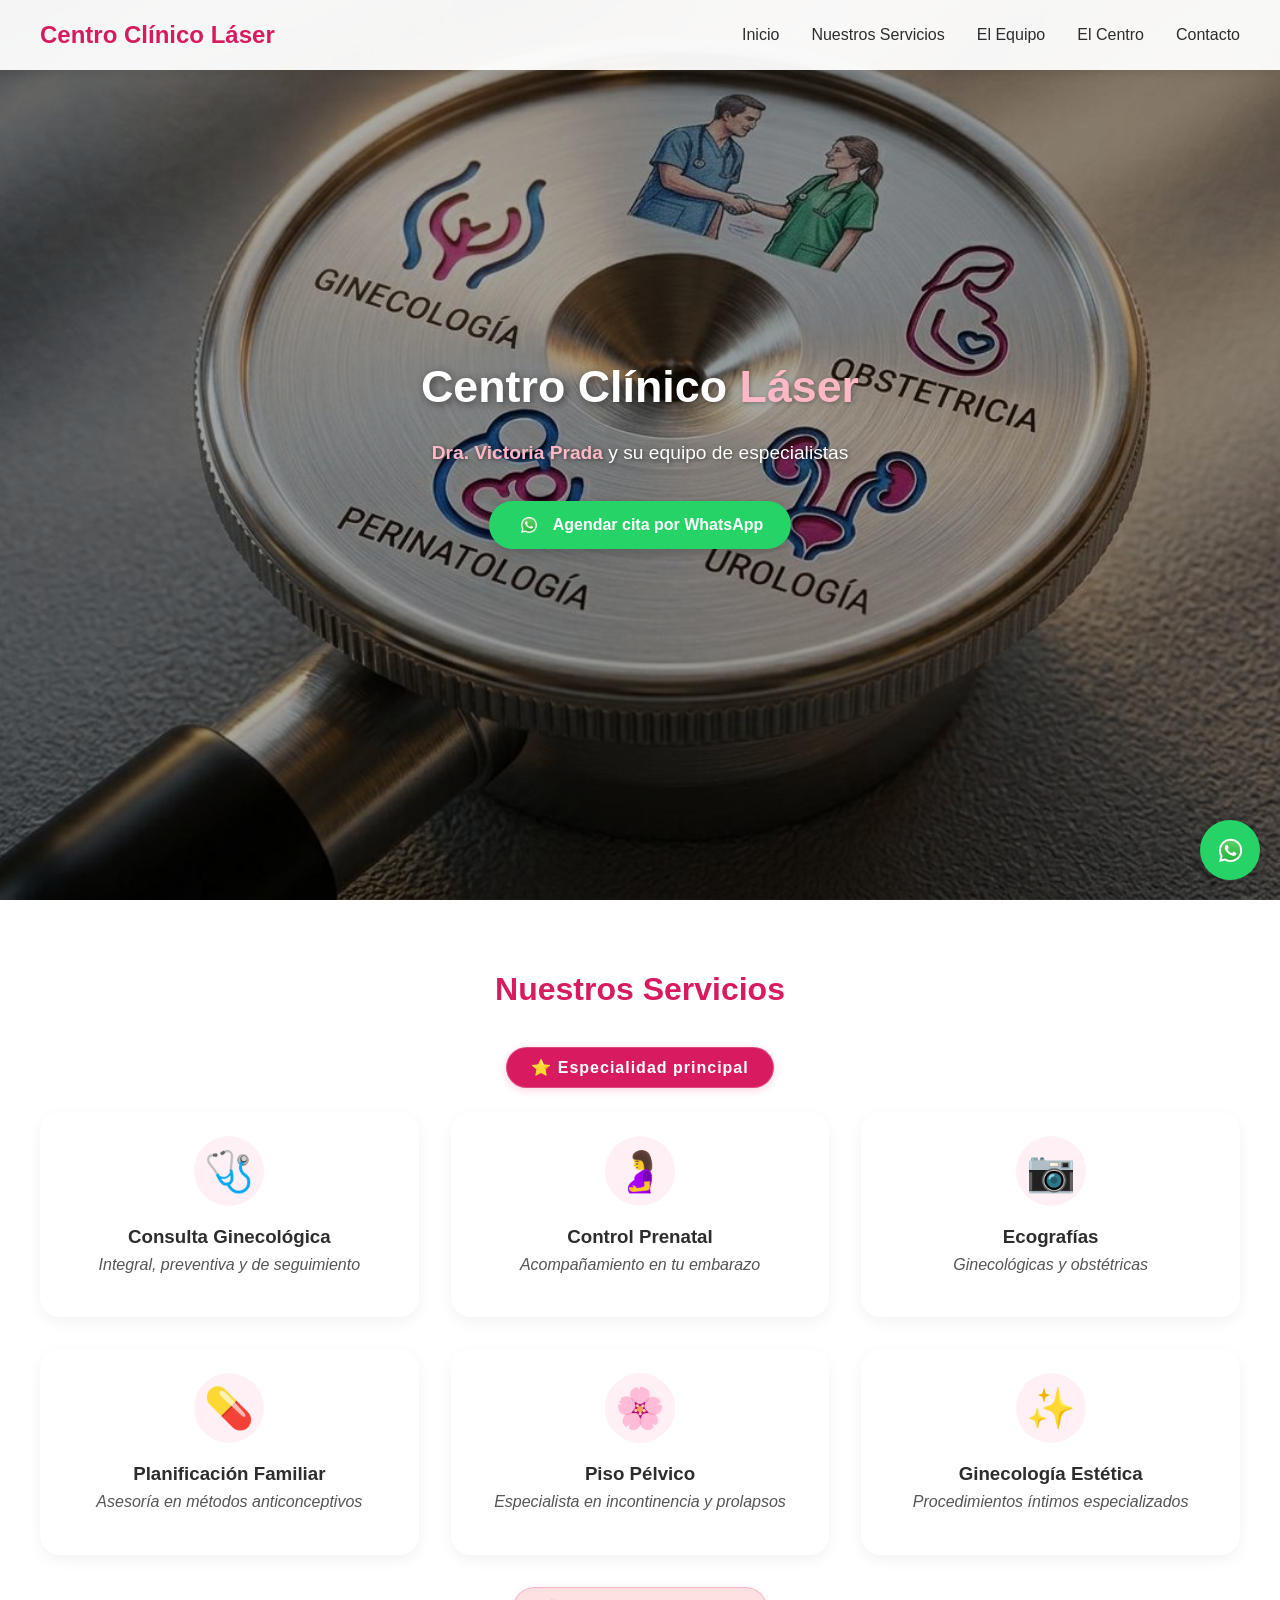
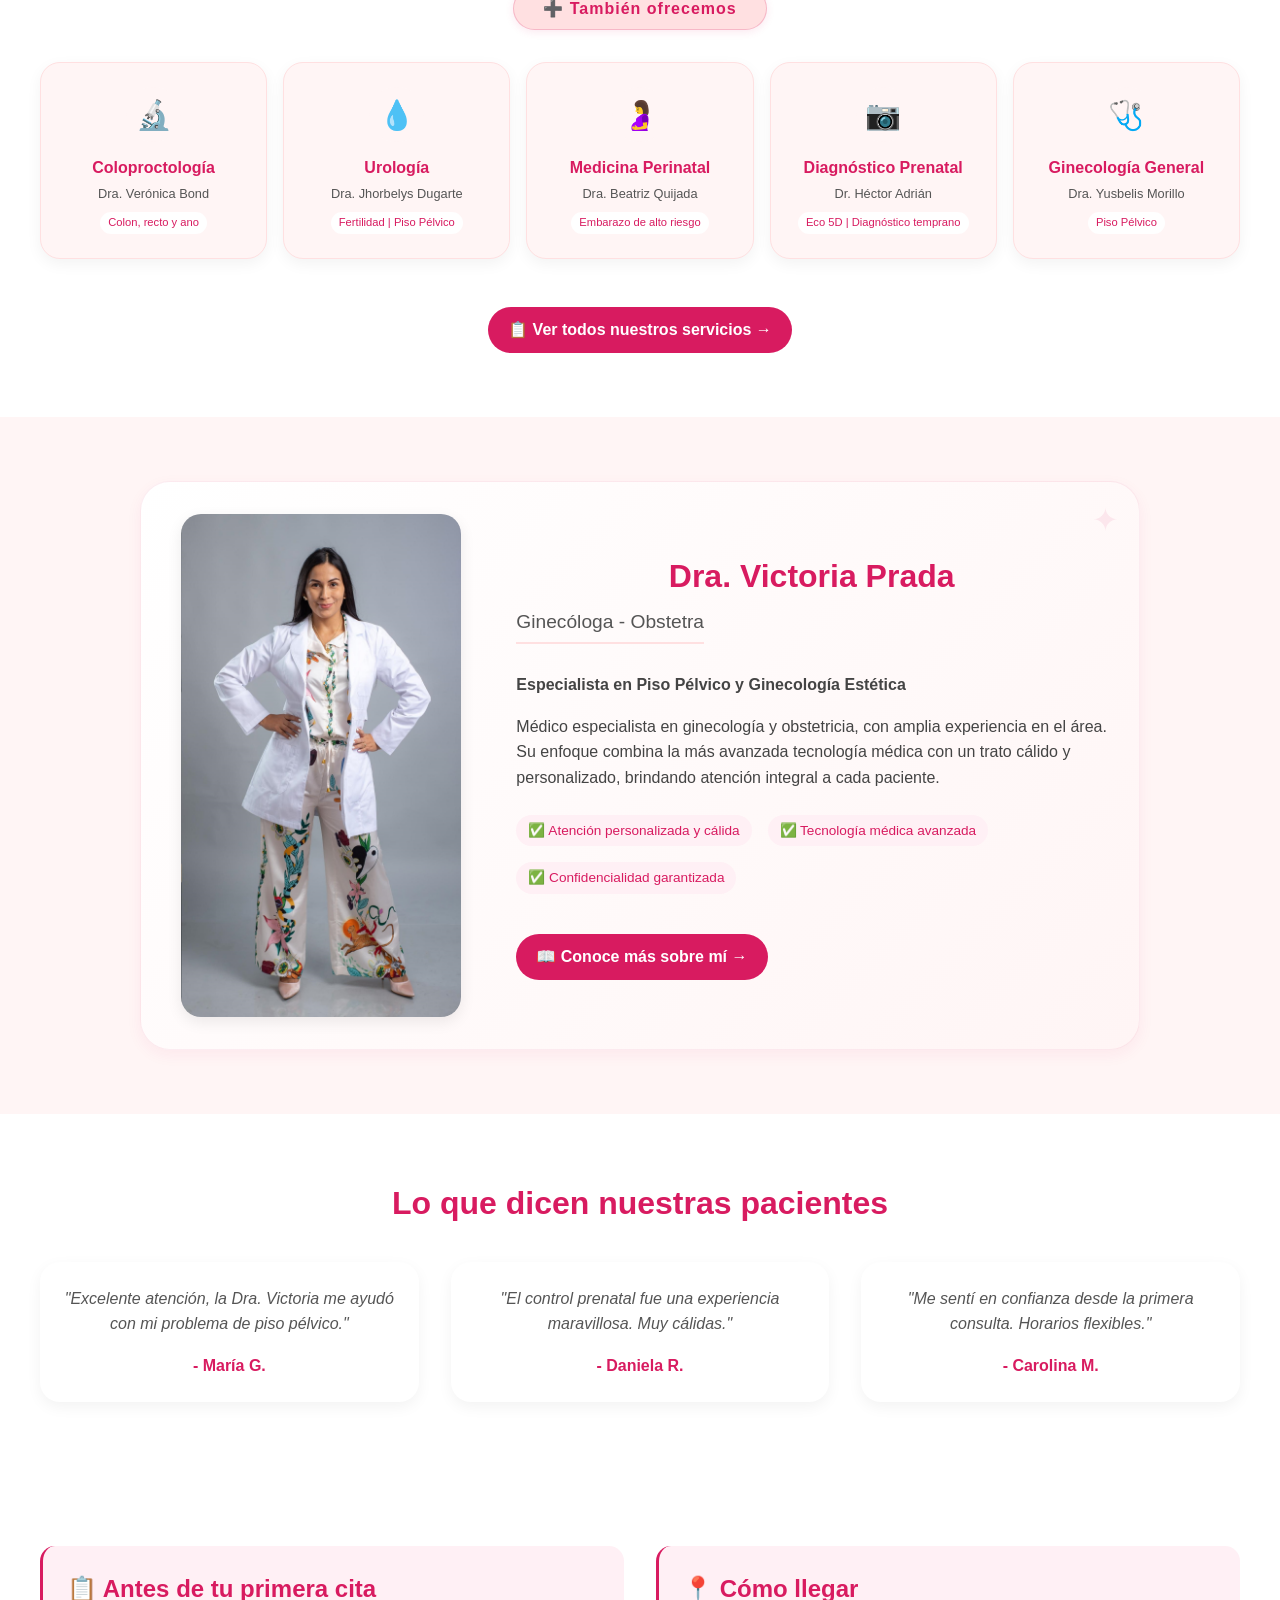
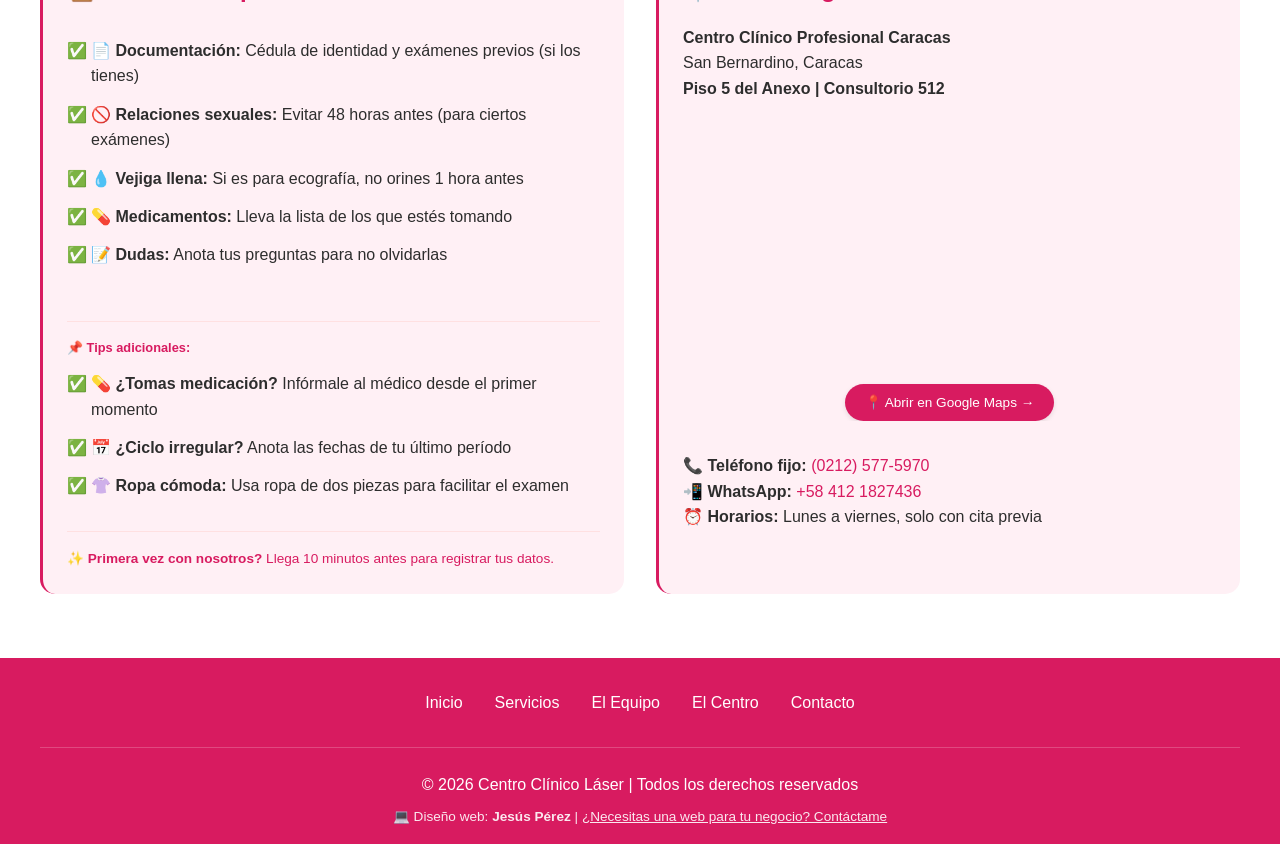
==== index.html @ b069aa0d "Add files via upload" ====
<!DOCTYPE html>
<html lang="es">
<head>
    <meta charset="UTF-8">
    <meta name="viewport" content="width=device-width, initial-scale=1.0, user-scalable=yes">
    <title>Centro Clínico Láser | Ginecología, Coloproctología, Urología y más en Caracas</title>
    <link rel="stylesheet" href="style.css">
    <link rel="icon" type="image/x-icon" href="img/favicon.ico">
</head>
<body>

    <!-- NAVBAR -->
    <nav class="navbar">
        <div class="container">
            <a href="index.html" class="logo">Centro Clínico Láser</a>
            <div class="menu-icon" id="menuIcon">☰</div>
            <ul class="nav-links" id="navLinks">
                <li><a href="index.html">Inicio</a></li>
                <li><a href="servicios.html">Nuestros Servicios</a></li>
                <li><a href="equipo-colaborador.html">El Equipo</a></li>
                <li><a href="sobre-nosotros.html">El Centro</a></li>
                <li><a href="index.html#contacto">Contacto</a></li>
            </ul>
        </div>
    </nav>

    <!-- HERO CON FONDO + FILTRO -->
    <section class="hero">
        <div class="hero-content">
            <h1>Centro Clínico <span class="destacar">Láser</span></h1>
            <p><span class="dra-destacar">Dra. Victoria Prada</span> y su equipo de especialistas</p>
            <a href="https://wa.me/584121827436" class="btn-whatsapp" target="_blank" rel="noopener noreferrer">
                <img src="img/whatsapp-icon.png" alt="WhatsApp" class="wa-icon">
                <span>Agendar cita por WhatsApp</span>
            </a>
        </div>
    </section>

    <!-- NUESTROS SERVICIOS (PRINCIPALES + COLABORADORES) -->
    <section id="servicios" class="section">
        <div class="container">
            <h2>Nuestros Servicios</h2>

            <!-- Servicios principales (Dra. Victoria) -->
            <div class="badge-especialidad-principal">
                <span>⭐ Especialidad principal</span>
            </div>
            <div class="testimonios-grid">
                <div class="testimonio-card">
                    <div class="servicio-icono-circular">🩺</div>
                    <h3>Consulta Ginecológica</h3>
                    <p>Integral, preventiva y de seguimiento</p>
                </div>
                <div class="testimonio-card">
                    <div class="servicio-icono-circular">🤰</div>
                    <h3>Control Prenatal</h3>
                    <p>Acompañamiento en tu embarazo</p>
                </div>
                <div class="testimonio-card">
                    <div class="servicio-icono-circular">📷</div>
                    <h3>Ecografías</h3>
                    <p>Ginecológicas y obstétricas</p>
                </div>
                <div class="testimonio-card">
                    <div class="servicio-icono-circular">💊</div>
                    <h3>Planificación Familiar</h3>
                    <p>Asesoría en métodos anticonceptivos</p>
                </div>
                <div class="testimonio-card">
                    <div class="servicio-icono-circular">🌸</div>
                    <h3>Piso Pélvico</h3>
                    <p>Especialista en incontinencia y prolapsos</p>
                </div>
                <div class="testimonio-card">
                    <div class="servicio-icono-circular">✨</div>
                    <h3>Ginecología Estética</h3>
                    <p>Procedimientos íntimos especializados</p>
                </div>
            </div>

            <!-- Separador visual (agrandado) -->
            <div class="separador-servicios">
                <span>➕ También ofrecemos</span>
            </div>

            <!-- Servicios de especialistas colaboradores -->
            <div class="servicios-colaboradores-grid">
                <div class="servicio-colab-card">
                    <div class="servicio-icono-pequeno">🔬</div>
                    <h3>Coloproctología</h3>
                    <p>Dra. Verónica Bond</p>
                    <span class="servicio-tag">Colon, recto y ano</span>
                </div>
                <div class="servicio-colab-card">
                    <div class="servicio-icono-pequeno">💧</div>
                    <h3>Urología</h3>
                    <p>Dra. Jhorbelys Dugarte</p>
                    <span class="servicio-tag">Fertilidad | Piso Pélvico</span>
                </div>
                <div class="servicio-colab-card">
                    <div class="servicio-icono-pequeno">🤰</div>
                    <h3>Medicina Perinatal</h3>
                    <p>Dra. Beatriz Quijada</p>
                    <span class="servicio-tag">Embarazo de alto riesgo</span>
                </div>
                <div class="servicio-colab-card">
                    <div class="servicio-icono-pequeno">📷</div>
                    <h3>Diagnóstico Prenatal</h3>
                    <p>Dr. Héctor Adrián</p>
                    <span class="servicio-tag">Eco 5D | Diagnóstico temprano</span>
                </div>
                <div class="servicio-colab-card">
                    <div class="servicio-icono-pequeno">🩺</div>
                    <h3>Ginecología General</h3>
                    <p>Dra. Yusbelis Morillo</p>
                    <span class="servicio-tag">Piso Pélvico</span>
                </div>
            </div>

            <div style="text-align: center; margin-top: 2rem;">
                <a href="servicios.html" class="btn-secundario">📋 Ver todos nuestros servicios →</a>
            </div>
        </div>
    </section>

    <!-- SECCIÓN PRINCIPAL: DRA. VICTORIA PRADA -->
    <section id="dra-principal" class="section" style="background: #FFF5F5;">
        <div class="container">
            <div class="dra-destacada dra-index">
                <div class="dra-foto">
                    <img src="Recursos/img4.jpeg" alt="Dra. Victoria Prada">
                </div>
                <div class="dra-info">
                    <h2>Dra. Victoria Prada</h2>
                    <h3>Ginecóloga - Obstetra</h3>
                    <p><strong>Especialista en Piso Pélvico y Ginecología Estética</strong></p>
                    <p>Médico especialista en ginecología y obstetricia, con amplia experiencia en el área. Su enfoque combina la más avanzada tecnología médica con un trato cálido y personalizado, brindando atención integral a cada paciente.</p>
                    <div class="dra-destacados">
                        <span>✅ Atención personalizada y cálida</span>
                        <span>✅ Tecnología médica avanzada</span>
                        <span>✅ Confidencialidad garantizada</span>
                    </div>
                    <a href="sobre-nosotros.html" class="btn-secundario">📖 Conoce más sobre mí →</a>
                </div>
            </div>
        </div>
    </section>

    <!-- TESTIMONIOS -->
    <section class="section">
        <div class="container">
            <h2>Lo que dicen nuestras pacientes</h2>
            <div class="testimonios-grid">
                <div class="testimonio-card">
                    <p>"Excelente atención, la Dra. Victoria me ayudó con mi problema de piso pélvico."</p>
                    <div class="paciente">- María G.</div>
                </div>
                <div class="testimonio-card">
                    <p>"El control prenatal fue una experiencia maravillosa. Muy cálidas."</p>
                    <div class="paciente">- Daniela R.</div>
                </div>
                <div class="testimonio-card">
                    <p>"Me sentí en confianza desde la primera consulta. Horarios flexibles."</p>
                    <div class="paciente">- Carolina M.</div>
                </div>
            </div>
        </div>
    </section>

    <!-- CÓMO PREPARAR TU CONSULTA + UBICACIÓN + TIPS -->
    <section id="contacto" class="section">
        <div class="container">
            <div class="flex-dos-columnas">

                <!-- Columna izquierda: Cómo preparar tu consulta -->
                <div class="preparacion-card">
                    <h3>📋 Antes de tu primera cita</h3>
                    <ul>
                        <li>📄 <strong>Documentación:</strong> Cédula de identidad y exámenes previos (si los tienes)</li>
                        <li>🚫 <strong>Relaciones sexuales:</strong> Evitar 48 horas antes (para ciertos exámenes)</li>
                        <li>💧 <strong>Vejiga llena:</strong> Si es para ecografía, no orines 1 hora antes</li>
                        <li>💊 <strong>Medicamentos:</strong> Lleva la lista de los que estés tomando</li>
                        <li>📝 <strong>Dudas:</strong> Anota tus preguntas para no olvidarlas</li>
                    </ul>

                    <div style="margin-top: 1.5rem; padding-top: 1rem; border-top: 1px solid #FFE0E1;">
                        <p style="font-size: 0.8rem; color: #D81B60; margin-bottom: 0.5rem;">📌 <strong>Tips adicionales:</strong></p>
                        <ul>
                            <li>💊 <strong>¿Tomas medicación?</strong> Infórmale al médico desde el primer momento</li>
                            <li>📅 <strong>¿Ciclo irregular?</strong> Anota las fechas de tu último período</li>
                            <li>👚 <strong>Ropa cómoda:</strong> Usa ropa de dos piezas para facilitar el examen</li>
                        </ul>
                    </div>

                    <div style="margin-top: 1rem; padding-top: 1rem; border-top: 1px solid #FFE0E1;">
                        <p style="font-size: 0.85rem; color: #D81B60;">✨ <strong>Primera vez con nosotros?</strong> Llega 10 minutos antes para registrar tus datos.</p>
                    </div>
                </div>

                <!-- Columna derecha: Ubicación -->
                <div class="ubicacion-card">
                    <h3>📍 Cómo llegar</h3>
                    <p><strong>Centro Clínico Profesional Caracas</strong><br>San Bernardino, Caracas</p>
                    <p><strong>Piso 5 del Anexo | Consultorio 512</strong></p>

                    <div class="mapa">
                        <iframe 
                            src="https://www.google.com/maps/embed?pb=!1m18!1m12!1m3!1d3922.882932880826!2d-66.90144372483553!3d10.509885889623112!2m3!1f0!2f0!3f0!3m2!1i1024!2i768!4f13.1!3m3!1m2!1s0x8c2a5933c9a17fd3%3A0xaadf5f044b56b763!2sHospital%20de%20Cl%C3%ADnicas%20Caracas!5e0!3m2!1ses-419!2sve!4v1777513761220!5m2!1ses-419!2sve" 
                            width="100%" 
                            height="250" 
                            style="border:0; border-radius: 12px;" 
                            allowfullscreen="" 
                            loading="lazy" 
                            referrerpolicy="no-referrer-when-downgrade">
                        </iframe>
                        <div style="text-align: center;">
                            <a href="https://www.google.com/maps?ll=10.509886,-66.898869&z=15&t=m&hl=es-419&gl=VE&mapclient=embed&cid=12312664378302707555" class="btn-maps" target="_blank" rel="noopener noreferrer" style="margin-top: 1rem">📍 Abrir en Google Maps →</a>
                        </div>
                    </div>

                    <div style="margin-top: 1rem;">
                        <p>📞 <strong>Teléfono fijo:</strong> <a href="tel:+582125775970" style="color: #D81B60; text-decoration: none;">(0212) 577-5970</a><br>
                        📲 <strong>WhatsApp:</strong> <a href="https://wa.me/584121827436" style="color: #D81B60; text-decoration: none;" target="_blank" rel="noopener noreferrer">+58 412 1827436</a><br>
                        ⏰ <strong>Horarios:</strong> Lunes a viernes, solo con cita previa</p>
                    </div>
                </div>
            </div>
        </div>
    </section>

    <!-- FOOTER -->
    <footer style="background: #D81B60; color: white; padding: 2rem 0 1rem 0;">
        <div class="container">
            <div style="display: flex; justify-content: center; gap: 2rem; flex-wrap: wrap; margin-bottom: 2rem;">
                <a href="index.html" style="color: white; text-decoration: none;">Inicio</a>
                <a href="servicios.html" style="color: white; text-decoration: none;">Servicios</a>
                <a href="equipo-colaborador.html" style="color: white; text-decoration: none;">El Equipo</a>
                <a href="sobre-nosotros.html" style="color: white; text-decoration: none;">El Centro</a>
                <a href="index.html#contacto" style="color: white; text-decoration: none;">Contacto</a>
            </div>

            <div style="text-align: center; border-top: 1px solid rgba(255,255,255,0.2); padding-top: 1.5rem;">
                <p style="margin-bottom: 0.5rem;">© 2026 Centro Clínico Láser | Todos los derechos reservados</p>
                <p style="font-size: 0.85rem; opacity: 0.9;">
                    💻 Diseño web: <strong>Jesús Pérez</strong> | 
                    <a href="https://forms.gle/ci2whmRBoocPAq5g7" style="color: white; text-decoration: underline;" target="_blank" rel="noopener noreferrer">¿Necesitas una web para tu negocio? Contáctame</a>
                </p>
            </div>
        </div>
    </footer>

    <!-- WHATSAPP FLOTANTE -->
    <a href="https://wa.me/584121827436" class="whatsapp-flotante" target="_blank" rel="noopener noreferrer">
        <img src="img/whatsapp-icon.png" alt="WhatsApp" style="width: 35px; height: 35px;">
    </a>

    <script>
        const menuIcon = document.getElementById('menuIcon');
        const navLinks = document.getElementById('navLinks');
        if (menuIcon) {
            menuIcon.addEventListener('click', () => {
                navLinks.classList.toggle('active');
            });
        }
    </script>
</body>
</html>
---- style.css ----
/* ============================================
   1. RESET Y BASE
   ============================================ */
* {
    margin: 0;
    padding: 0;
    box-sizing: border-box;
}

body {
    font-family: 'Segoe UI', Tahoma, Geneva, Verdana, sans-serif;
    line-height: 1.6;
    color: #2D2D2D;
}

.container {
    max-width: 1200px;
    margin: 0 auto;
}

.section {
    padding: 4rem 2rem;
}

.section h2 {
    text-align: center;
    color: #D81B60;
    font-size: 2rem;
    margin-bottom: 2rem;
}

/* ============================================
   2. NAVBAR Y MENÚ
   ============================================ */
.navbar {
    position: fixed;
    top: 0;
    width: 100%;
    background: rgba(255, 255, 255, 0.95);
    box-shadow: 0 2px 10px rgba(0,0,0,0.1);
    z-index: 1000;
    padding: 1rem 2rem;
}

.navbar .container {
    display: flex;
    justify-content: space-between;
    align-items: center;
    flex-wrap: wrap;
}

.logo {
    font-size: 1.5rem;
    font-weight: bold;
    color: #D81B60;
    text-decoration: none;
}

.nav-links {
    display: flex;
    gap: 2rem;
    list-style: none;
}

.nav-links a {
    text-decoration: none;
    color: #2D2D2D;
    font-weight: 500;
    transition: color 0.2s ease;
}

.nav-links a:hover { color: #D81B60; }

.menu-icon {
    display: none;
    font-size: 1.8rem;
    cursor: pointer;
}

/* ============================================
   3. HERO
   ============================================ */
.hero {
    height: 100vh;
    background-image: url('fondo-clinica-ia.jpg');
    background-size: cover;
    background-position: center;
    position: relative;
    display: flex;
    align-items: center;
    justify-content: center;
    text-align: center;
}

.hero::before {
    content: "";
    position: absolute;
    top: 0;
    left: 0;
    width: 100%;
    height: 100%;
    background: rgba(0, 0, 0, 0.35);
    z-index: 1;
}

.hero-content {
    position: relative;
    z-index: 2;
    max-width: 800px;
    padding: 2rem;
}

.hero-content h1 {
    font-size: 2.8rem;
    margin-bottom: 1rem;
    color: white;
    text-shadow: 2px 2px 8px rgba(0, 0, 0, 0.5);
}

.hero-content h1 .destacar {
    color: #FFB7C5;
    text-shadow: 1px 1px 4px rgba(0, 0, 0, 0.3);
}

.hero-content p {
    font-size: 1.2rem;
    margin-bottom: 2rem;
    color: white;
    text-shadow: 1px 1px 4px rgba(0, 0, 0, 0.5);
    font-weight: 500;
}

.hero-content p .dra-destacar {
    color: #FFB7C5;
    font-weight: bold;
}

/* ============================================
   4. BOTONES
   ============================================ */
.btn-whatsapp {
    background-color: #25D366;
    color: white;
    padding: 12px 28px;
    border-radius: 60px;
    text-decoration: none;
    font-weight: bold;
    display: inline-flex;
    align-items: center;
    justify-content: center;
    gap: 12px;
    transition: transform 0.15s ease, background-color 0.2s ease;
    font-size: 1rem;
    line-height: 1;
    border: none;
    cursor: pointer;
    box-shadow: 0 4px 12px rgba(0, 0, 0, 0.2);
}

.btn-whatsapp:hover {
    background-color: #128C7E;
    transform: scale(1.01);
}

.btn-whatsapp .wa-icon {
    width: 24px;
    height: 24px;
    display: block;
    flex-shrink: 0;
}

.btn-secundario {
    background-color: #D81B60;
    color: white;
    padding: 10px 20px;
    border-radius: 50px;
    text-decoration: none;
    font-weight: bold;
    display: inline-block;
    margin-top: 1rem;
    transition: background-color 0.2s ease;
}

.btn-secundario:hover { background-color: #AD1457; }

.whatsapp-flotante {
    position: fixed;
    bottom: 20px;
    right: 20px;
    background-color: #25D366;
    width: 60px;
    height: 60px;
    border-radius: 50%;
    display: flex;
    align-items: center;
    justify-content: center;
    text-decoration: none;
    box-shadow: 0 2px 10px rgba(0,0,0,0.2);
    transition: transform 0.2s ease;
    z-index: 1000;
}

.whatsapp-flotante:hover { transform: scale(1.05); }
.whatsapp-flotante img { width: 35px; height: 35px; }

.btn-wa-card {
    background-color: #25D366;
    color: white;
    border: none;
    padding: 10px 15px;
    border-radius: 30px;
    font-size: 0.9rem;
    font-weight: bold;
    cursor: pointer;
    margin-top: 1rem;
    width: 100%;
    transition: background-color 0.2s ease;
    font-family: inherit;
}

.btn-wa-card:hover { background-color: #128C7E; }

.btn-maps {
    display: inline-block;
    background-color: #D81B60;
    color: white;
    font-size: 0.85rem;
    font-weight: 500;
    text-decoration: none;
    padding: 8px 20px;
    border-radius: 30px;
    margin-top: 0.5rem;
    transition: background-color 0.2s ease, transform 0.15s ease;
    box-shadow: 0 2px 5px rgba(0, 0, 0, 0.1);
}

.btn-maps:hover {
    background-color: #AD1457;
    transform: translateY(-1px);
    box-shadow: 0 4px 8px rgba(0, 0, 0, 0.1);
}

/* ============================================
   5. GRIDS Y TARJETAS
   ============================================ */
.testimonios-grid,
.servicios-grid,
.especialidades-grid {
    display: grid;
    grid-template-columns: repeat(auto-fit, minmax(280px, 1fr));
    gap: 2rem;
    margin-top: 1rem;
}

.servicios-colaboradores-grid {
    display: grid;
    grid-template-columns: repeat(auto-fit, minmax(200px, 1fr));
    gap: 1rem;
    margin-top: 1rem;
}

.objetivos-grid {
    display: grid;
    grid-template-columns: repeat(2, 1fr);
    gap: 2rem;
    margin-top: 1rem;
    max-width: 900px;
    margin-left: auto;
    margin-right: auto;
}

.equipo-grid {
    display: grid;
    grid-template-columns: repeat(auto-fit, minmax(280px, 1fr));
    gap: 2rem;
    justify-content: center;
}

/* Estilo base de tarjetas */
.testimonio-card,
.servicio-card,
.especialidad-card,
.servicio-colab-card,
.equipo-card {
    background: white;
    border-radius: 20px;
    padding: 1.5rem;
    text-align: center;
    box-shadow: 0 5px 15px rgba(0,0,0,0.05);
    transition: transform 0.2s ease, box-shadow 0.2s ease;
}

.testimonio-card:hover,
.servicio-card:hover,
.especialidad-card:hover,
.servicio-colab-card:hover,
.equipo-card:hover {
    transform: translateY(-3px);
    box-shadow: 0 8px 20px rgba(0,0,0,0.08);
}

/* Testimonios */
.testimonio-card p {
    font-style: italic;
    margin-bottom: 1rem;
    color: #555;
}

.testimonio-card .paciente {
    font-weight: bold;
    color: #D81B60;
}

/* Servicios y especialidades */
.servicio-card h3,
.especialidad-card h3 {
    color: #D81B60;
    margin: 1rem 0 0.5rem;
}

.servicio-card p,
.especialidad-card p {
    color: #555;
    font-size: 0.9rem;
}

/* Servicios colaboradores */
.servicio-colab-card {
    background: #FFF5F5;
    border: 1px solid #FFE0E1;
}

.servicio-colab-card:hover { border-color: #FFB7C5; }

.servicio-colab-card h3 {
    color: #D81B60;
    font-size: 1rem;
    margin: 0.5rem 0 0.2rem;
}

.servicio-colab-card p {
    color: #555;
    font-size: 0.8rem;
    margin: 0;
}

.servicio-colab-card .servicio-tag {
    display: inline-block;
    background: white;
    color: #D81B60;
    font-size: 0.7rem;
    padding: 2px 8px;
    border-radius: 20px;
    margin-top: 0.5rem;
}

/* Iconos */
.especialidad-icono,
.servicio-icono {
    font-size: 3rem;
    margin-bottom: 1rem;
}

/* Imagen circular para servicios */
.servicio-card .servicio-imagen {
    font-size: 3rem;
    background: #FFF0F5;
    width: 80px;
    height: 80px;
    display: flex;
    align-items: center;
    justify-content: center;
    border-radius: 50%;
    margin: 0 auto 1rem;
    transition: transform 0.2s ease;
}

.servicio-card:hover .servicio-imagen { transform: scale(1.03); }

/* Tarjetas de valores (destacadas) */
.objetivo-card {
    background: linear-gradient(135deg, #FFFFFF 0%, #FFF5F5 100%);
    border-radius: 24px;
    padding: 2rem 1.5rem;
    text-align: center;
    box-shadow: 0 5px 12px rgba(216, 27, 96, 0.05);
    transition: transform 0.2s ease, box-shadow 0.2s ease;
    position: relative;
    border: 1px solid rgba(216, 27, 96, 0.1);
    cursor: default;
}

.objetivo-card:hover {
    transform: translateY(-4px);
    box-shadow: 0 10px 20px rgba(216, 27, 96, 0.1);
    border-color: rgba(216, 27, 96, 0.2);
}

.objetivo-card::before {
    content: "✦";
    position: absolute;
    top: 10px;
    right: 15px;
    font-size: 2rem;
    color: rgba(216, 27, 96, 0.08);
    font-family: monospace;
    pointer-events: none;
    transition: opacity 0.2s ease;
}

.objetivo-card:hover::before {
    color: rgba(216, 27, 96, 0.15);
}

.objetivo-card h3 {
    color: #D81B60;
    margin-bottom: 1rem;
    font-size: 1.4rem;
    font-weight: 600;
    display: inline-block;
    background: #FFF0F5;
    padding: 0.3rem 1rem;
    border-radius: 40px;
    letter-spacing: 0.5px;
}

.objetivo-card p {
    color: #4A4A4A;
    font-size: 0.95rem;
    line-height: 1.6;
    margin: 0;
}

/* ============================================
   6. EQUIPO COLABORADOR
   ============================================ */
.equipo-foto {
    width: 130px;
    height: 130px;
    border-radius: 50%;
    object-fit: cover;
    margin: 0 auto 1rem;
    background: #FFE0E1;
    display: block;
}

.equipo-card h3 {
    color: #D81B60;
    margin-bottom: 0.5rem;
    font-size: 1.2rem;
}

.equipo-card p { color: #555; font-size: 0.9rem; }

.equipo-card-destacado {
    background: linear-gradient(135deg, #FFF5F5 0%, #FFF0F5 100%);
    border: 2px solid #D81B60;
    box-shadow: 0 8px 20px rgba(216, 27, 96, 0.1);
    will-change: transform;
    transform: translateZ(0);
}

.equipo-card-destacado .equipo-foto {
    border: 3px solid #D81B60;
    margin-top: 0.5rem;
}

.equipo-card-destacado h3 { font-size: 1.3rem; }

.especialidad-badge {
    display: inline-block;
    font-size: 0.7rem;
    padding: 4px 14px;
    border-radius: 30px;
    margin-bottom: 12px;
    font-weight: 500;
    letter-spacing: 0.5px;
}

.badge-principal {
    background: #D81B60;
    color: white;
    box-shadow: 0 2px 5px rgba(0,0,0,0.1);
}

.badge-secundario {
    background: #FFE0E1;
    color: #D81B60;
    border: 1px solid #FFB7C5;
}

.especialista-detalle {
    display: none;
    background: #FFF5F5;
    border-radius: 20px;
    padding: 2rem;
    margin: 1rem auto 2rem;
    max-width: 800px;
    box-shadow: 0 5px 15px rgba(0,0,0,0.05);
    scroll-margin-top: 80px;
}

.especialista-detalle.active { display: block; }

/* ============================================
   7. SOBRE NOSOTROS Y DR. VICTORIA
   ============================================ */
.sobre-header {
    background: #FFF0F5;
    padding: 120px 2rem 4rem;
    text-align: center;
}

.sobre-header h1 {
    color: #D81B60;
    font-size: 2.5rem;
}

/* Tarjeta de historia y misión */
.dra-destacada {
    background: linear-gradient(135deg, #FFFFFF 0%, #FFF5F5 100%);
    border-radius: 30px;
    padding: 2rem;
    box-shadow: 0 5px 15px rgba(216, 27, 96, 0.06);
    transition: transform 0.2s ease, box-shadow 0.2s ease, border 0.2s ease;
    max-width: 1000px;
    margin: 0 auto;
    position: relative;
    border: 1px solid rgba(216, 27, 96, 0.08);
}

.dra-destacada:hover {
    transform: translateY(-4px);
    box-shadow: 0 15px 30px rgba(216, 27, 96, 0.12);
    background: linear-gradient(135deg, #FFF5F5 0%, #FFE0E1 100%);
    border: 2px solid #D81B60;
}

.dra-destacada::before {
    content: "✦";
    position: absolute;
    top: 15px;
    right: 20px;
    font-size: 2rem;
    color: rgba(216, 27, 96, 0.08);
    font-family: monospace;
    pointer-events: none;
    transition: opacity 0.2s ease;
}

.dra-destacada:hover::before {
    color: rgba(216, 27, 96, 0.2);
}

.dra-destacada h2 .destacar {
    color: #D81B60;
    position: relative;
    display: inline-block;
}

.dra-destacada h2 .destacar::after {
    content: "";
    position: absolute;
    bottom: -2px;
    left: 0;
    width: 100%;
    height: 2px;
    background: #D81B60;
    transform: scaleX(0);
    transition: transform 0.2s ease;
    transform-origin: bottom right;
}

.dra-destacada:hover h2 .destacar::after {
    transform: scaleX(1);
    transform-origin: bottom left;
}

.dra-foto { flex: 1; min-width: 200px; }
.dra-foto img {
    width: 100%;
    max-width: 280px;
    border-radius: 20px;
    object-fit: cover;
    display: block;
    margin: 0 auto;
    box-shadow: 0 5px 15px rgba(0, 0, 0, 0.08);
}

.dra-info { flex: 2; }
.dra-info h2 {
    color: #D81B60;
    font-size: 2rem;
    margin-bottom: 0.25rem;
}

.dra-info h3 {
    color: #555;
    font-size: 1.2rem;
    font-weight: normal;
    margin-bottom: 0.75rem;
    border-bottom: 2px solid #FFE0E1;
    display: inline-block;
    padding-bottom: 5px;
}

.dra-info p { color: #444; line-height: 1.6; margin: 1rem 0; }

.dra-destacados {
    display: flex;
    flex-wrap: wrap;
    gap: 1rem;
    margin: 1.5rem 0;
}

.dra-destacados span {
    background: #FFF0F5;
    padding: 5px 12px;
    border-radius: 20px;
    font-size: 0.85rem;
    color: #D81B60;
}

.socia-detalle {
    background: white;
    border-radius: 20px;
    padding: 2rem;
    margin-bottom: 2rem;
    box-shadow: 0 5px 20px rgba(0,0,0,0.05);
    display: grid;
    grid-template-columns: 200px 1fr;
    gap: 2rem;
    align-items: start;
}

.socia-detalle img {
    width: 100%;
    border-radius: 15px;
    object-fit: cover;
}

.socia-detalle h3 {
    color: #D81B60;
    font-size: 1.8rem;
    margin-bottom: 0.5rem;
}

.socia-detalle .especialidad {
    color: #D81B60;
    font-weight: bold;
    margin-bottom: 1rem;
}

/* ============================================
   8. PREPARACIÓN CONSULTA Y UBICACIÓN
   ============================================ */
.flex-dos-columnas {
    display: grid;
    grid-template-columns: 1fr 1fr;
    gap: 2rem;
    margin-top: 1rem;
    align-items: stretch;
}

.preparacion-card, .ubicacion-card {
    background: #FFF0F5;
    padding: 1.5rem;
    border-radius: 15px;
    border-left: 3px solid #D81B60;
    display: flex;
    flex-direction: column;
    height: 100%;
}

.preparacion-card h3, .ubicacion-card h3 {
    color: #D81B60;
    margin-bottom: 1rem;
    font-size: 1.5rem;
}

.preparacion-card ul {
    list-style: none;
    padding-left: 0;
    flex: 1;
    margin-bottom: 1rem;
}

.preparacion-card li {
    margin: 0.8rem 0;
    padding-left: 1.5rem;
    position: relative;
}

.preparacion-card li::before {
    content: "✅";
    position: absolute;
    left: 0;
    color: #25D366;
}

.preparacion-card > div:last-child { margin-top: auto; }

.mapa {
    margin: 1rem 0;
    border-radius: 10px;
    overflow: hidden;
}

.mapa iframe {
    width: 100%;
    height: 250px;
    border-radius: 12px;
    display: block;
}

/* ============================================
   9. SERVICIO DETALLE Y FAQ
   ============================================ */
.servicio-detalle {
    background: white;
    border-radius: 20px;
    padding: 2rem;
    margin-bottom: 2rem;
    box-shadow: 0 5px 15px rgba(0,0,0,0.05);
    display: grid;
    grid-template-columns: 100px 1fr;
    gap: 1.5rem;
    align-items: start;
}

.servicio-detalle .servicio-icono {
    font-size: 3rem;
    text-align: center;
    background: #FFF0F5;
    border-radius: 15px;
    padding: 1rem;
}

.servicio-info h3 {
    color: #D81B60;
    font-size: 1.5rem;
    margin-bottom: 0.5rem;
}

.servicio-info .detalle {
    color: #555;
    font-size: 0.95rem;
    margin-top: 0.8rem;
}

.faq-servicios { max-width: 800px; margin: 2rem auto 0; }
.faq-question {
    background: #FFF5F5;
    margin: 1rem 0;
    padding: 1rem 1.5rem;
    border-radius: 12px;
    cursor: pointer;
    transition: background 0.2s ease;
}

.faq-question:hover { background: #FFE0E1; }
.faq-question h4 {
    color: #D81B60;
    display: flex;
    justify-content: space-between;
    align-items: center;
}

.faq-question .faq-respuesta {
    display: none;
    margin-top: 0.8rem;
    color: #555;
    border-top: 1px solid #FFE0E1;
    padding-top: 0.8rem;
}

.faq-question.active .faq-respuesta { display: block; }

.boton-volver { text-align: center; margin: 2rem 0; }

/* ============================================
   10. RESPONSIVE
   ============================================ */
@media (max-width: 768px) {
    .menu-icon { display: block; }
    .nav-links {
        display: none;
        width: 100%;
        flex-direction: column;
        text-align: center;
        padding: 1rem 0;
    }
    .nav-links.active { display: flex; }
    
    .hero-content h1 { font-size: 2rem; }
    .hero-content p { font-size: 1rem; }
    .btn-whatsapp { padding: 10px 20px; font-size: 0.9rem; }
    .btn-whatsapp .wa-icon { width: 20px; height: 20px; }
    
    .section { padding: 2rem 1rem; }
    
    .flex-dos-columnas,
    .socia-detalle,
    .dra-destacada,
    .servicio-detalle {
        grid-template-columns: 1fr;
        text-align: center;
    }
    
    .especialidades-grid,
    .testimonios-grid,
    .servicios-grid,
    .equipo-grid {
        grid-template-columns: 1fr;
    }
    
    .objetivos-grid {
        grid-template-columns: 1fr;
        gap: 1rem;
    }
    
    .objetivo-card { padding: 1.2rem; }
    .objetivo-card h3 { font-size: 1.2rem; }
    
    .servicios-colaboradores-grid { grid-template-columns: 1fr; gap: 0.8rem; }
    .servicio-colab-card { padding: 0.8rem; }
    
    .equipo-card-destacado { transform: scale(1); }
    .equipo-card-destacado:hover { transform: translateY(-3px); }
    .equipo-foto { width: 100px; height: 100px; }
    
    .especialista-detalle {
        padding: 1.2rem;
        margin: 1rem;
        scroll-margin-top: 70px;
    }
    .especialista-detalle .btn-secundario { margin-top: 1rem; }
    
    .socia-detalle img { max-width: 200px; margin: 0 auto; }
    .dra-foto img { max-width: 200px; }
    .dra-info h2 { font-size: 1.6rem; }
    .dra-destacados { justify-content: center; }
}

/* ============================================
   11. OPTIMIZACIONES DE RENDIMIENTO
   ============================================ */
@media (prefers-reduced-motion: reduce) {
    * {
        animation-duration: 0.01ms !important;
        transition-duration: 0.01ms !important;
    }
}

html {
    scroll-behavior: smooth;
}
/* Estilo para el index (foto a la izquierda) */
.dra-destacada.dra-index {
    display: flex;
    flex-direction: row;
    align-items: center;
    gap: 3rem;
}

.dra-destacada.dra-index .dra-foto {
    flex: 1;
    min-width: 200px;
}

.dra-destacada.dra-index .dra-info {
    flex: 2;
    text-align: left;
}

/* Responsive para móvil en index */
@media (max-width: 768px) {
    .dra-destacada.dra-index {
        flex-direction: column;
        text-align: center;
    }
    
    .dra-destacada.dra-index .dra-info {
        text-align: center;
    }
    
    .dra-destacada.dra-index .dra-destacados {
        justify-content: center;
    }
}

/* ===== ICONOS CIRCULARES PARA TARJETAS DE SERVICIOS ===== */
.servicio-icono-circular {
    font-size: 2.5rem;
    background: #FFF0F5;
    width: 70px;
    height: 70px;
    display: flex;
    align-items: center;
    justify-content: center;
    border-radius: 50%;
    margin: 0 auto 1rem;
    transition: transform 0.2s ease;
}

.testimonio-card:hover .servicio-icono-circular {
    transform: scale(1.05);
}

/* Iconos pequeños para colaboradores */
.servicio-icono-pequeno {
    font-size: 1.8rem;
    background: #FFF5F5;
    width: 55px;
    height: 55px;
    display: flex;
    align-items: center;
    justify-content: center;
    border-radius: 50%;
    margin: 0 auto 0.8rem;
    transition: transform 0.2s ease;
}

.servicio-colab-card:hover .servicio-icono-pequeno {
    transform: scale(1.05);
}

/* ===== SEPARADOR "TAMBIÉN OFRECEMOS" ===== */
.separador-servicios {
    text-align: center;
    margin: 2rem auto;
    max-width: 350px;
}

.separador-servicios span {
    background: #FFE0E1;
    color: #D81B60;
    padding: 0.5rem 1.8rem;
    border-radius: 40px;
    font-size: 1rem;
    font-weight: 600;
    letter-spacing: 1px;
    display: inline-block;
    box-shadow: 0 2px 8px rgba(216, 27, 96, 0.1);
    border: 1px solid rgba(216, 27, 96, 0.2);
}

/* Versión responsive */
@media (max-width: 768px) {
    .separador-servicios span {
        font-size: 0.85rem;
        padding: 0.4rem 1.4rem;
    }
}

/* ===== BADGE DE ESPECIALIDAD PRINCIPAL ===== */
.badge-especialidad-principal {
    text-align: center;
    margin-bottom: 1.5rem;
}

.badge-especialidad-principal span {
    background: #D81B60;
    color: white;
    padding: 0.4rem 1.5rem;
    border-radius: 40px;
    font-size: 1rem;
    font-weight: 600;
    letter-spacing: 1px;
    display: inline-block;
    box-shadow: 0 2px 8px rgba(216, 27, 96, 0.2);
    border: 1px solid rgba(255, 255, 255, 0.2);
}

/* Versión responsive */
@media (max-width: 768px) {
    .badge-especialidad-principal span {
        font-size: 0.85rem;
        padding: 0.4rem 1.4rem;
    }
}
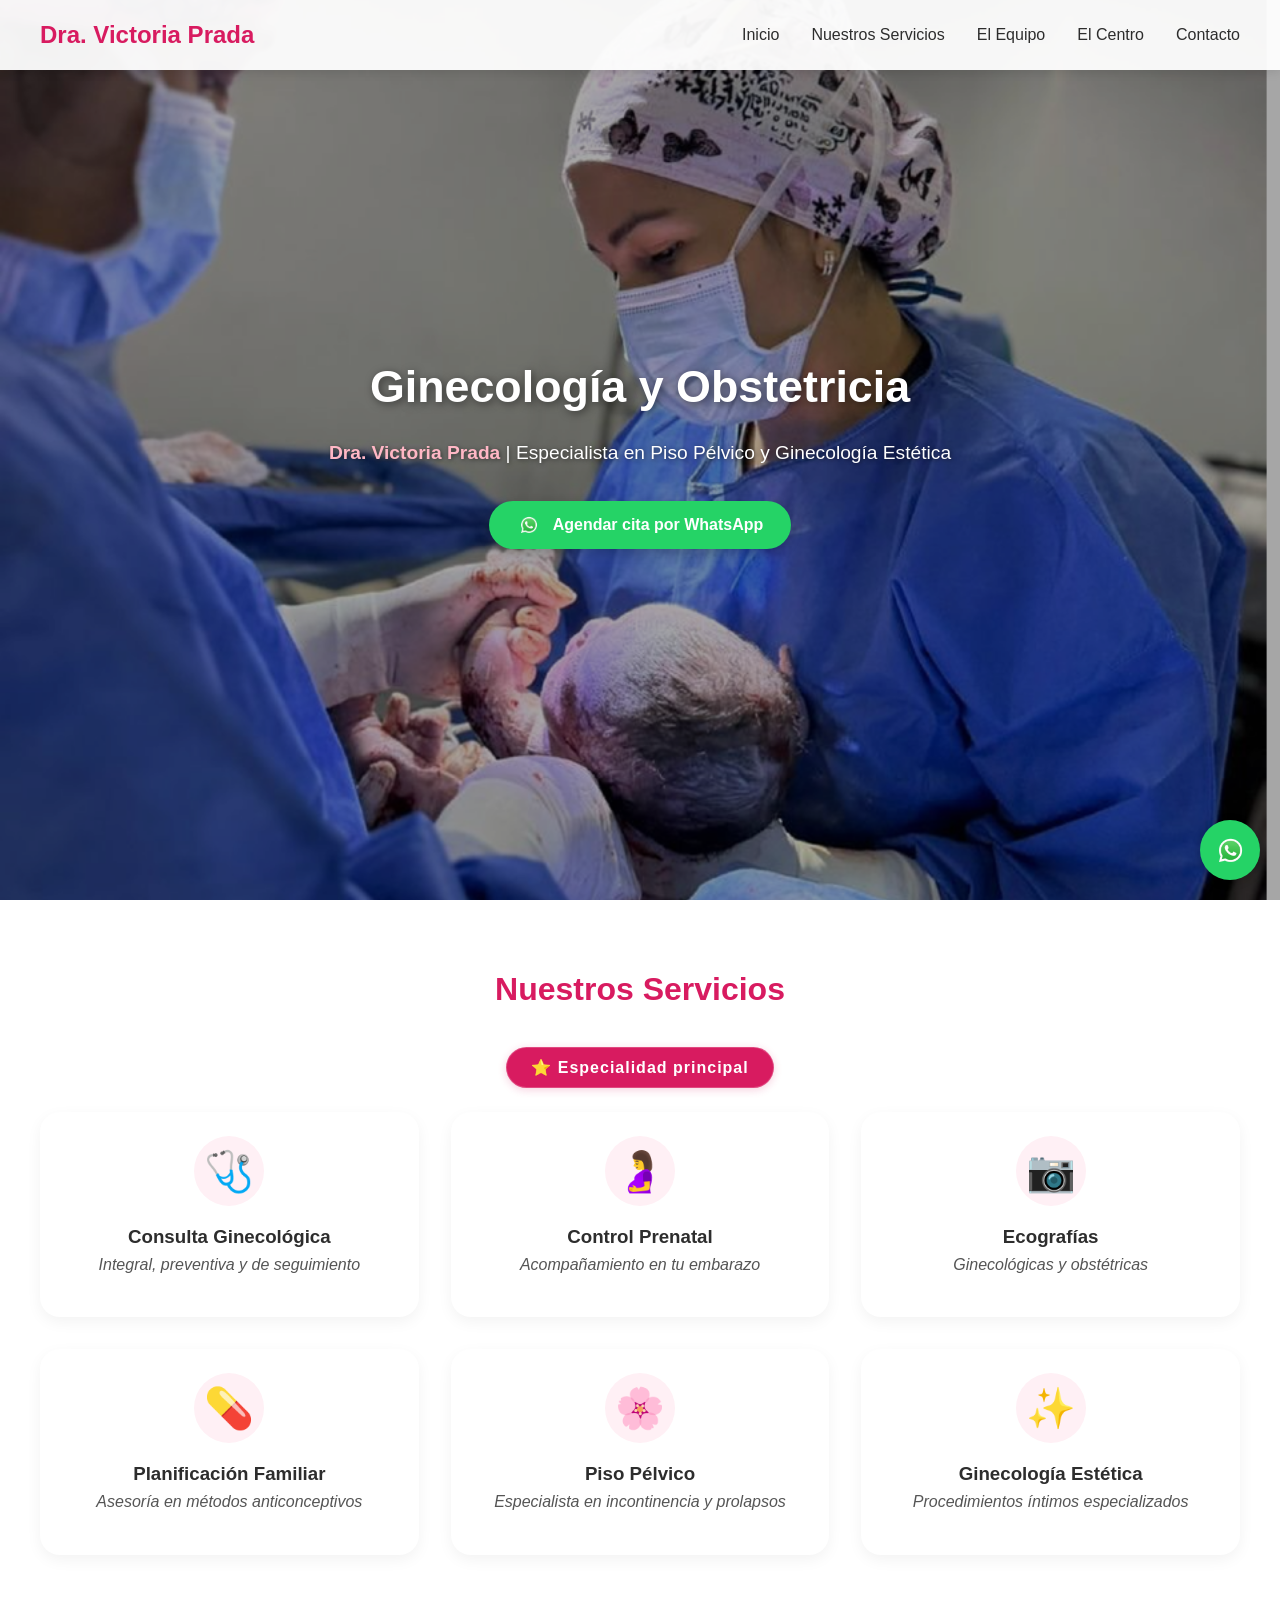
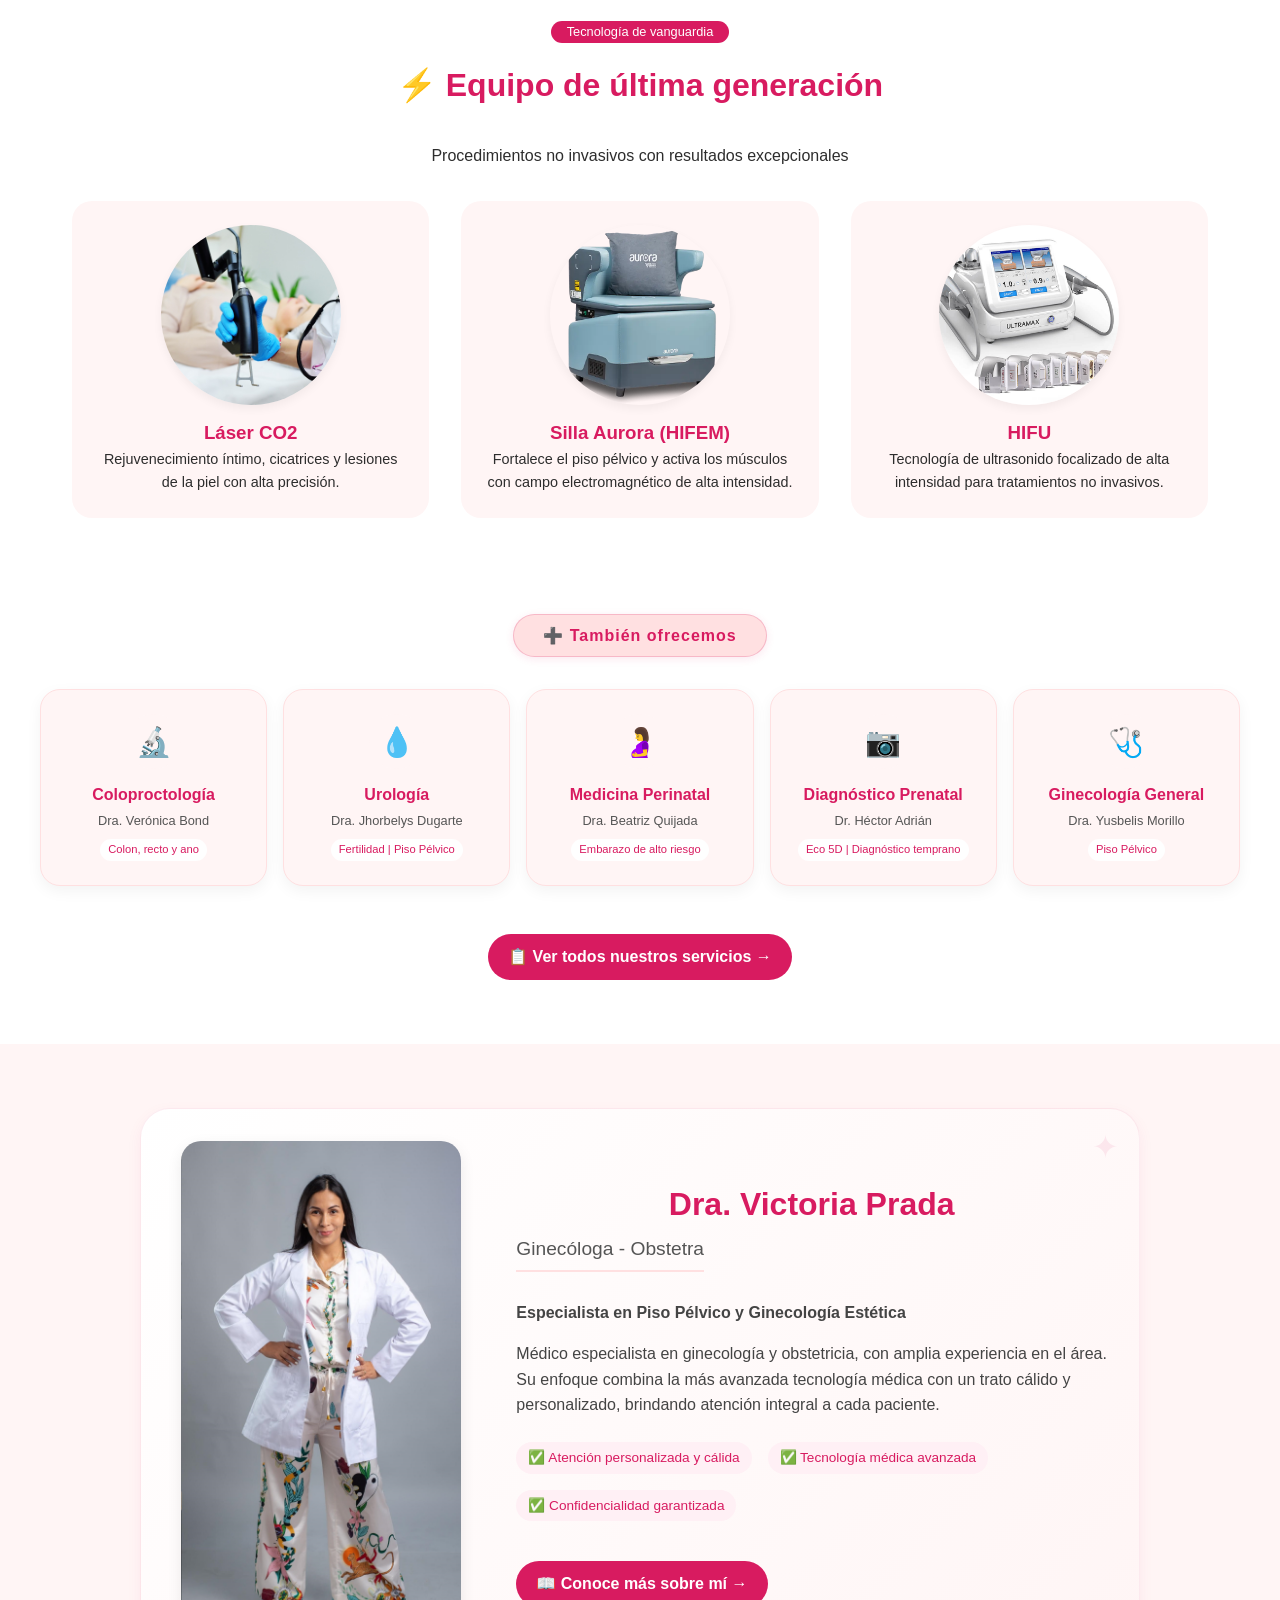
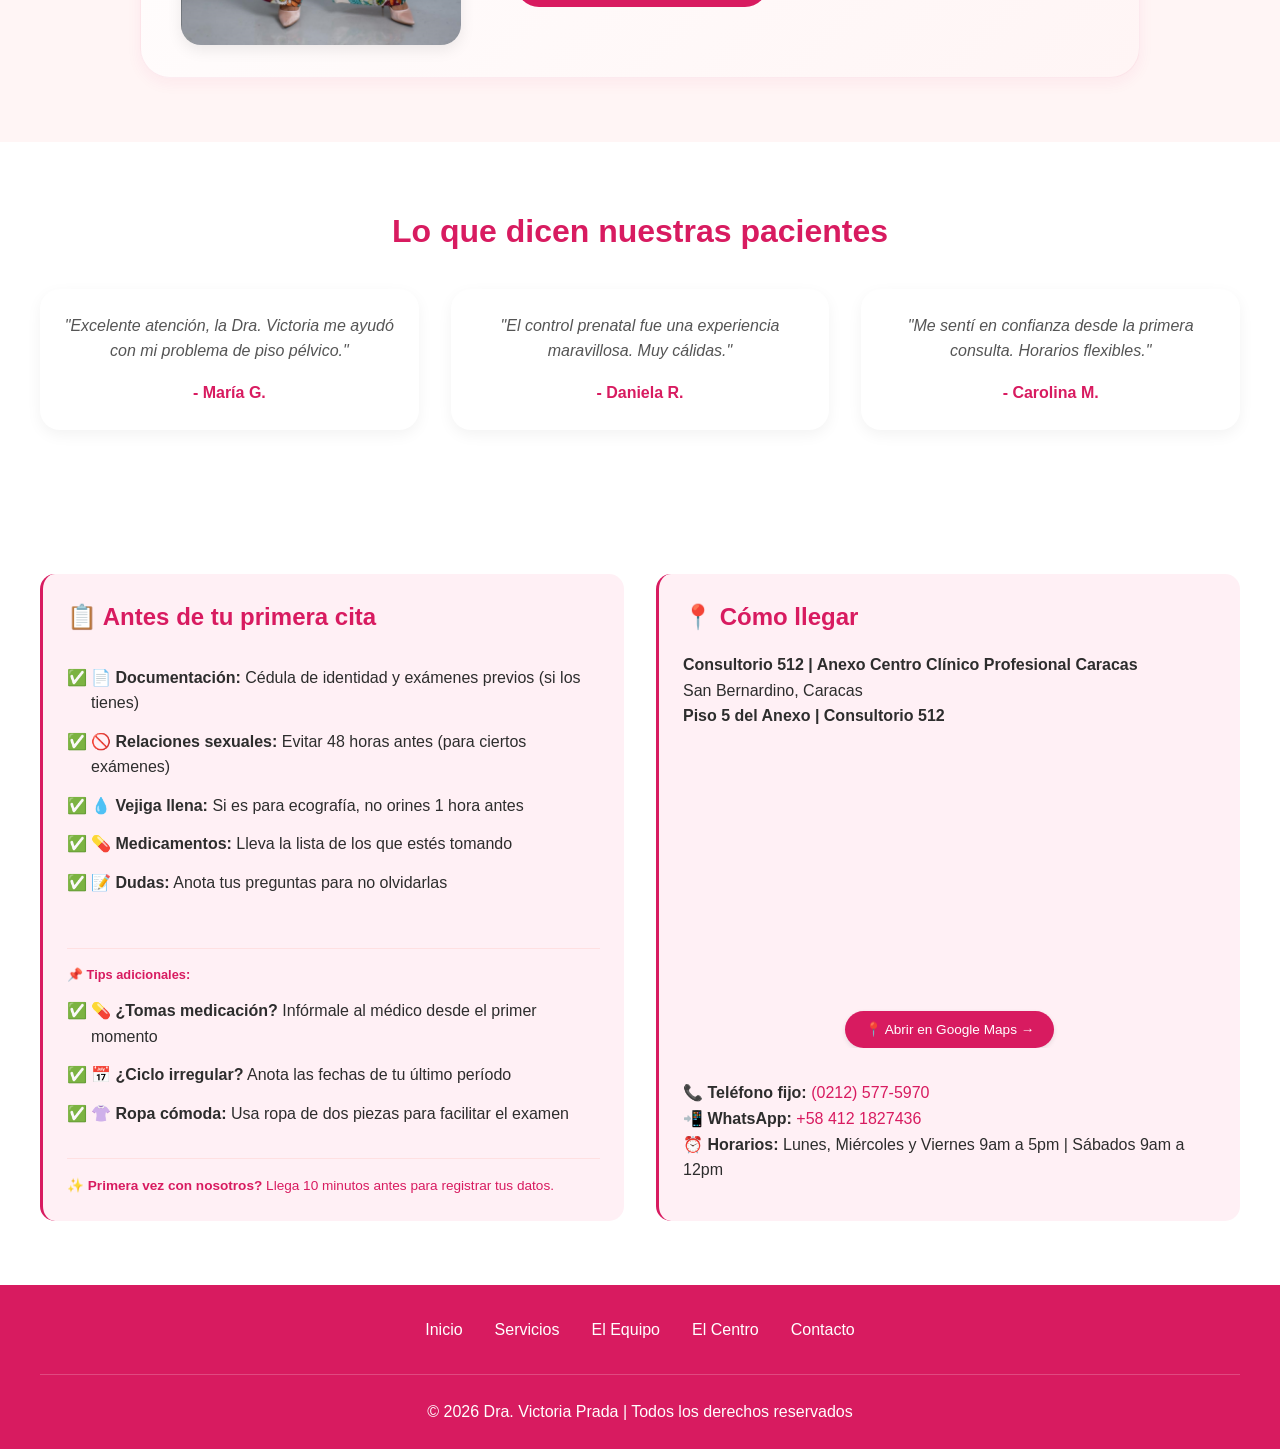
==== commit e5938fd6: "img" ====
--- a/index.html
+++ b/index.html
@@ -3,7 +3,7 @@
 <head>
     <meta charset="UTF-8">
     <meta name="viewport" content="width=device-width, initial-scale=1.0, user-scalable=yes">
-    <title>Centro Clínico Láser | Ginecología, Coloproctología, Urología y más en Caracas</title>
+    <title>Ginecóloga en Caracas | Dra. Victoria Prada - Piso Pélvico y Obstetricia</title>
     <link rel="stylesheet" href="style.css">
     <link rel="icon" type="image/x-icon" href="img/favicon.ico">
 </head>
@@ -12,7 +12,7 @@
     <!-- NAVBAR -->
     <nav class="navbar">
         <div class="container">
-            <a href="index.html" class="logo">Centro Clínico Láser</a>
+            <a href="index.html" class="logo">Dra. Victoria Prada</a>
             <div class="menu-icon" id="menuIcon">☰</div>
             <ul class="nav-links" id="navLinks">
                 <li><a href="index.html">Inicio</a></li>
@@ -27,8 +27,8 @@
     <!-- HERO CON FONDO + FILTRO -->
     <section class="hero">
         <div class="hero-content">
-            <h1>Centro Clínico <span class="destacar">Láser</span></h1>
-            <p><span class="dra-destacar">Dra. Victoria Prada</span> y su equipo de especialistas</p>
+            <h1>Ginecología y Obstetricia</h1>
+            <p><span class="dra-destacar">Dra. Victoria Prada</span> | Especialista en Piso Pélvico y Ginecología Estética</p>
             <a href="https://wa.me/584121827436" class="btn-whatsapp" target="_blank" rel="noopener noreferrer">
                 <img src="img/whatsapp-icon.png" alt="WhatsApp" class="wa-icon">
                 <span>Agendar cita por WhatsApp</span>
@@ -77,6 +77,56 @@
                     <p>Procedimientos íntimos especializados</p>
                 </div>
             </div>
+
+            <!-- SECCIÓN DE TECNOLOGÍA DE PUNTA (CON IMÁGENES) -->
+<section class="section" style="background: #FFFFFF;">
+    <div class="container">
+        <div style="text-align: center; margin-bottom: 2rem;">
+            <span style="background: #D81B60; color: white; padding: 0.2rem 1rem; border-radius: 20px; font-size: 0.8rem;">Tecnología de vanguardia</span>
+            <h2 style="margin-top: 1rem;">⚡ Equipo de última generación</h2>
+            <p style="max-width: 700px; margin: 0 auto;">Procedimientos no invasivos con resultados excepcionales</p>
+        </div>
+        <div style="display: flex; flex-wrap: wrap; justify-content: center; gap: 2rem;">
+            
+            <div class="tecno-card" style="flex: 1; min-width: 200px; text-align: center; background: #FFF5F5; padding: 1.5rem; border-radius: 20px;">
+                <img src="img/co2.jpg" alt="Láser CO2" style="width: 180px; height: 180px; object-fit: cover; border-radius: 50%; margin: 0 auto 0.8rem; display: block; box-shadow: 0 4px 10px rgba(0,0,0,0.05);">
+                <h3 style="color: #D81B60;">Láser CO2</h3>
+                <p style="font-size: 0.9rem;">Rejuvenecimiento íntimo, cicatrices y lesiones de la piel con alta precisión.</p>
+            </div>
+            
+            <div class="tecno-card" style="flex: 1; min-width: 200px; text-align: center; background: #FFF5F5; padding: 1.5rem; border-radius: 20px;">
+                <img src="img/silla-aurora.jpg" alt="Silla Aurora HIFEM" style="width: 180px; height: 180px; object-fit: cover; border-radius: 50%; margin: 0 auto 0.8rem; display: block; box-shadow: 0 4px 10px rgba(0,0,0,0.05);">
+                <h3 style="color: #D81B60;">Silla Aurora (HIFEM)</h3>
+                <p style="font-size: 0.9rem;">Fortalece el piso pélvico y activa los músculos con campo electromagnético de alta intensidad.</p>
+            </div>
+            
+            <div class="tecno-card" style="flex: 1; min-width: 200px; text-align: center; background: #FFF5F5; padding: 1.5rem; border-radius: 20px;">
+                <img src="img/hifu.jpg" alt="HIFU" style="width: 180px; height: 180px; object-fit: cover; border-radius: 50%; margin: 0 auto 0.8rem; display: block; box-shadow: 0 4px 10px rgba(0,0,0,0.05);">
+                <h3 style="color: #D81B60;">HIFU</h3>
+                <p style="font-size: 0.9rem;">Tecnología de ultrasonido focalizado de alta intensidad para tratamientos no invasivos.</p>
+            </div>
+
+        </div>
+    </div>
+</section>
+
+<script>
+    // Animación al hacer scroll para las tarjetas de tecnología
+    const tecnoCards = document.querySelectorAll('.tecno-card');
+    
+    function verificarTecnoCards() {
+        tecnoCards.forEach(card => {
+            const rect = card.getBoundingClientRect();
+            const estaVisible = rect.top < window.innerHeight - 100;
+            if (estaVisible) {
+                card.classList.add('visible');
+            }
+        });
+    }
+    
+    window.addEventListener('load', verificarTecnoCards);
+    window.addEventListener('scroll', verificarTecnoCards);
+</script>
 
             <!-- Separador visual (agrandado) -->
             <div class="separador-servicios">
@@ -200,7 +250,7 @@
                 <!-- Columna derecha: Ubicación -->
                 <div class="ubicacion-card">
                     <h3>📍 Cómo llegar</h3>
-                    <p><strong>Centro Clínico Profesional Caracas</strong><br>San Bernardino, Caracas</p>
+                    <p><strong>Consultorio 512 | Anexo Centro Clínico Profesional Caracas</strong><br>San Bernardino, Caracas</p>
                     <p><strong>Piso 5 del Anexo | Consultorio 512</strong></p>
 
                     <div class="mapa">
@@ -221,7 +271,7 @@
                     <div style="margin-top: 1rem;">
                         <p>📞 <strong>Teléfono fijo:</strong> <a href="tel:+582125775970" style="color: #D81B60; text-decoration: none;">(0212) 577-5970</a><br>
                         📲 <strong>WhatsApp:</strong> <a href="https://wa.me/584121827436" style="color: #D81B60; text-decoration: none;" target="_blank" rel="noopener noreferrer">+58 412 1827436</a><br>
-                        ⏰ <strong>Horarios:</strong> Lunes a viernes, solo con cita previa</p>
+                        ⏰ <strong>Horarios:</strong> Lunes, Miércoles y Viernes 9am a 5pm | Sábados 9am a 12pm</p>
                     </div>
                 </div>
             </div>
@@ -240,11 +290,12 @@
             </div>
 
             <div style="text-align: center; border-top: 1px solid rgba(255,255,255,0.2); padding-top: 1.5rem;">
-                <p style="margin-bottom: 0.5rem;">© 2026 Centro Clínico Láser | Todos los derechos reservados</p>
-                <p style="font-size: 0.85rem; opacity: 0.9;">
+                <p style="margin-bottom: 0.5rem;">© 2026 Dra. Victoria Prada | Todos los derechos reservados</p>
+                                <!--<p style="font-size: 0.85rem; opacity: 0.9;">
                     💻 Diseño web: <strong>Jesús Pérez</strong> | 
                     <a href="https://forms.gle/ci2whmRBoocPAq5g7" style="color: white; text-decoration: underline;" target="_blank" rel="noopener noreferrer">¿Necesitas una web para tu negocio? Contáctame</a>
                 </p>
+            -->
             </div>
         </div>
     </footer>
--- a/style.css
+++ b/style.css
@@ -82,7 +82,7 @@
    ============================================ */
 .hero {
     height: 100vh;
-    background-image: url('fondo-clinica-ia.jpg');
+    background-image: url('../img/background(2).png');
     background-size: cover;
     background-position: center;
     position: relative;
@@ -978,4 +978,59 @@
         font-size: 0.85rem;
         padding: 0.4rem 1.4rem;
     }
-}+}
+
+.btn-emergencia {
+    display: inline-block;
+    background-color: #DC3545;
+    color: white;
+    font-size: 1.2rem;
+    font-weight: bold;
+    padding: 12px 32px;
+    border-radius: 60px;
+    text-decoration: none;
+    transition: all 0.3s ease;
+    box-shadow: 0 4px 15px rgba(220, 53, 69, 0.4);
+    animation: pulse 1.8s infinite;
+    border: none;
+    cursor: pointer;
+    letter-spacing: 1px;
+}
+
+.btn-emergencia:hover {
+    background-color: #B02A37;
+    transform: scale(1.03);
+    box-shadow: 0 8px 25px rgba(220, 53, 69, 0.5);
+}
+
+@keyframes pulse {
+    0% {
+        transform: scale(1);
+        box-shadow: 0 4px 15px rgba(220, 53, 69, 0.4);
+    }
+    50% {
+        transform: scale(1.02);
+        box-shadow: 0 8px 25px rgba(220, 53, 69, 0.6);
+    }
+    100% {
+        transform: scale(1);
+        box-shadow: 0 4px 15px rgba(220, 53, 69, 0.4);
+    }
+}
+
+/* ===== ANIMACIONES PARA TARJETAS DE TECNOLOGÍA ===== */
+.tecno-card {
+    opacity: 0;
+    transform: translateY(30px);
+    transition: opacity 0.6s ease, transform 0.6s ease;
+}
+
+.tecno-card.visible {
+    opacity: 1;
+    transform: translateY(0);
+}
+
+/* Retrasos escalonados para cada tarjeta */
+.tecno-card:nth-child(1) { transition-delay: 0.1s; }
+.tecno-card:nth-child(2) { transition-delay: 0.3s; }
+.tecno-card:nth-child(3) { transition-delay: 0.5s; }
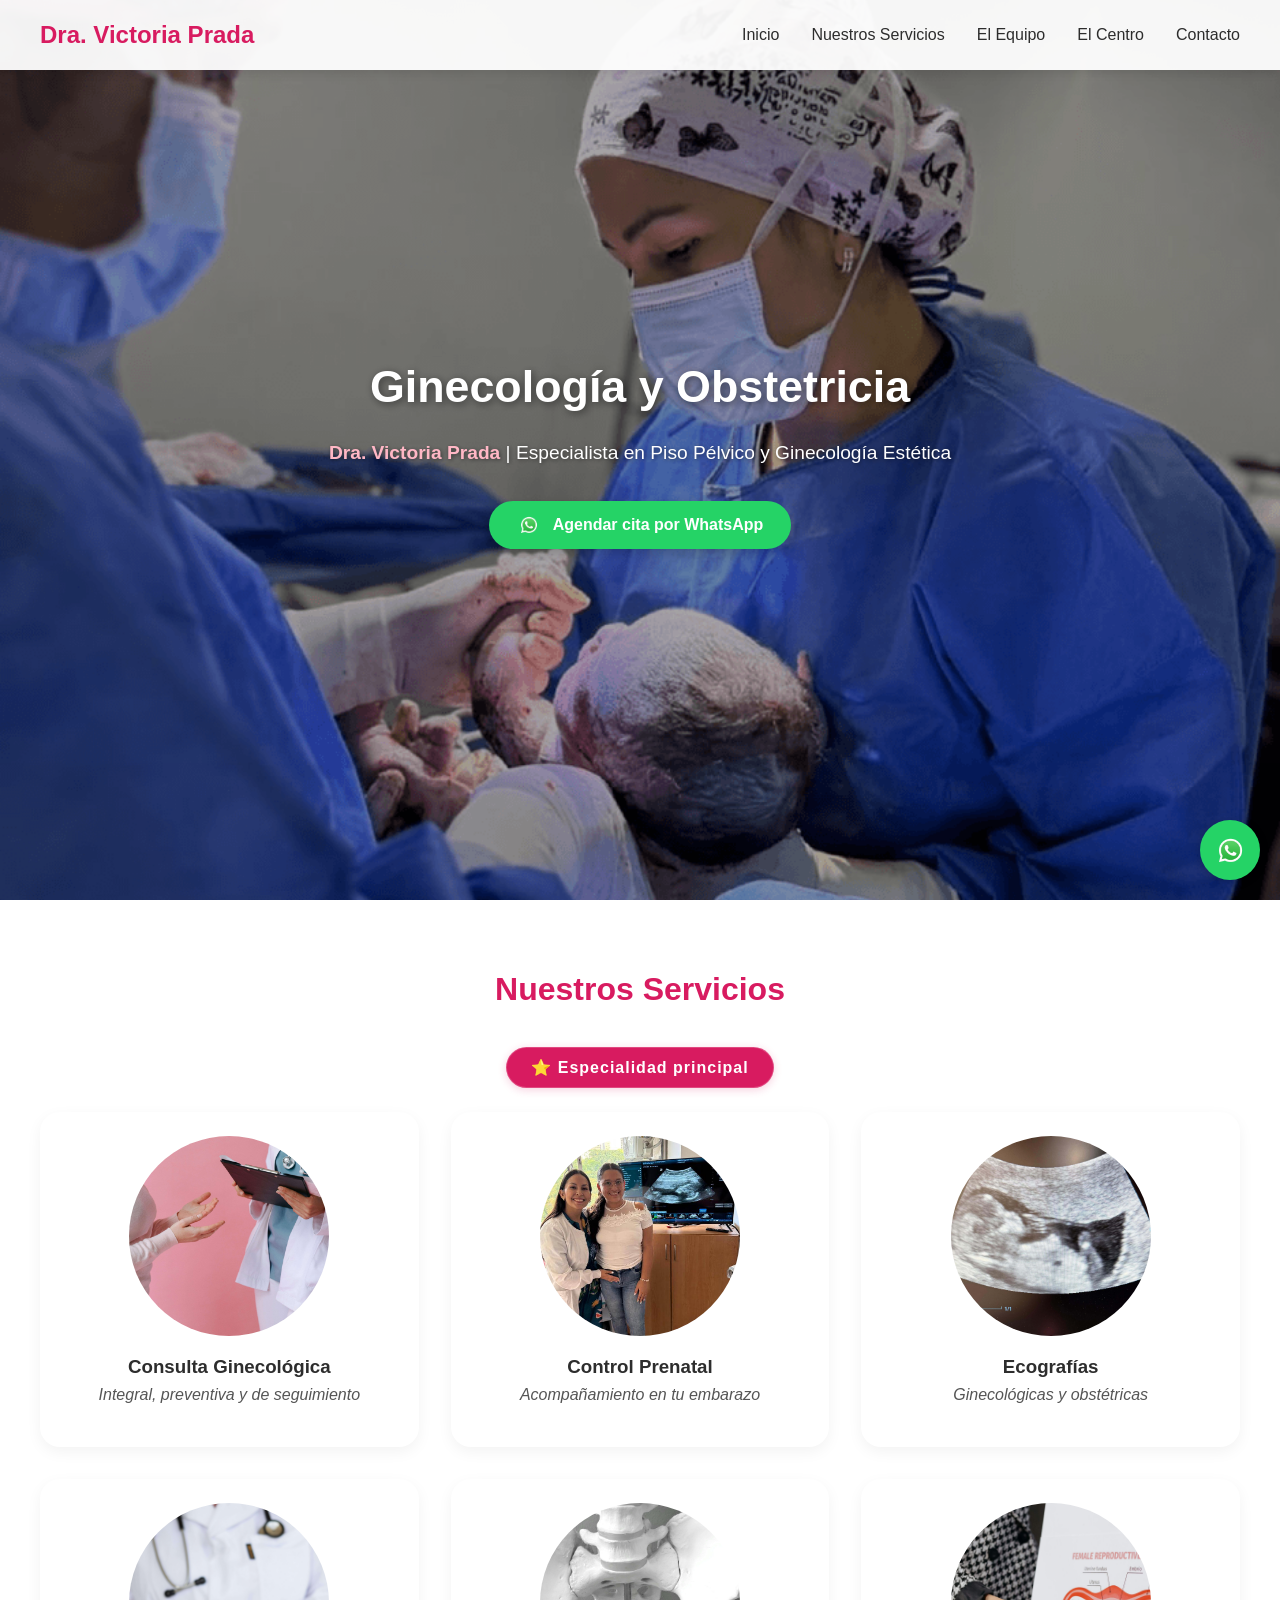
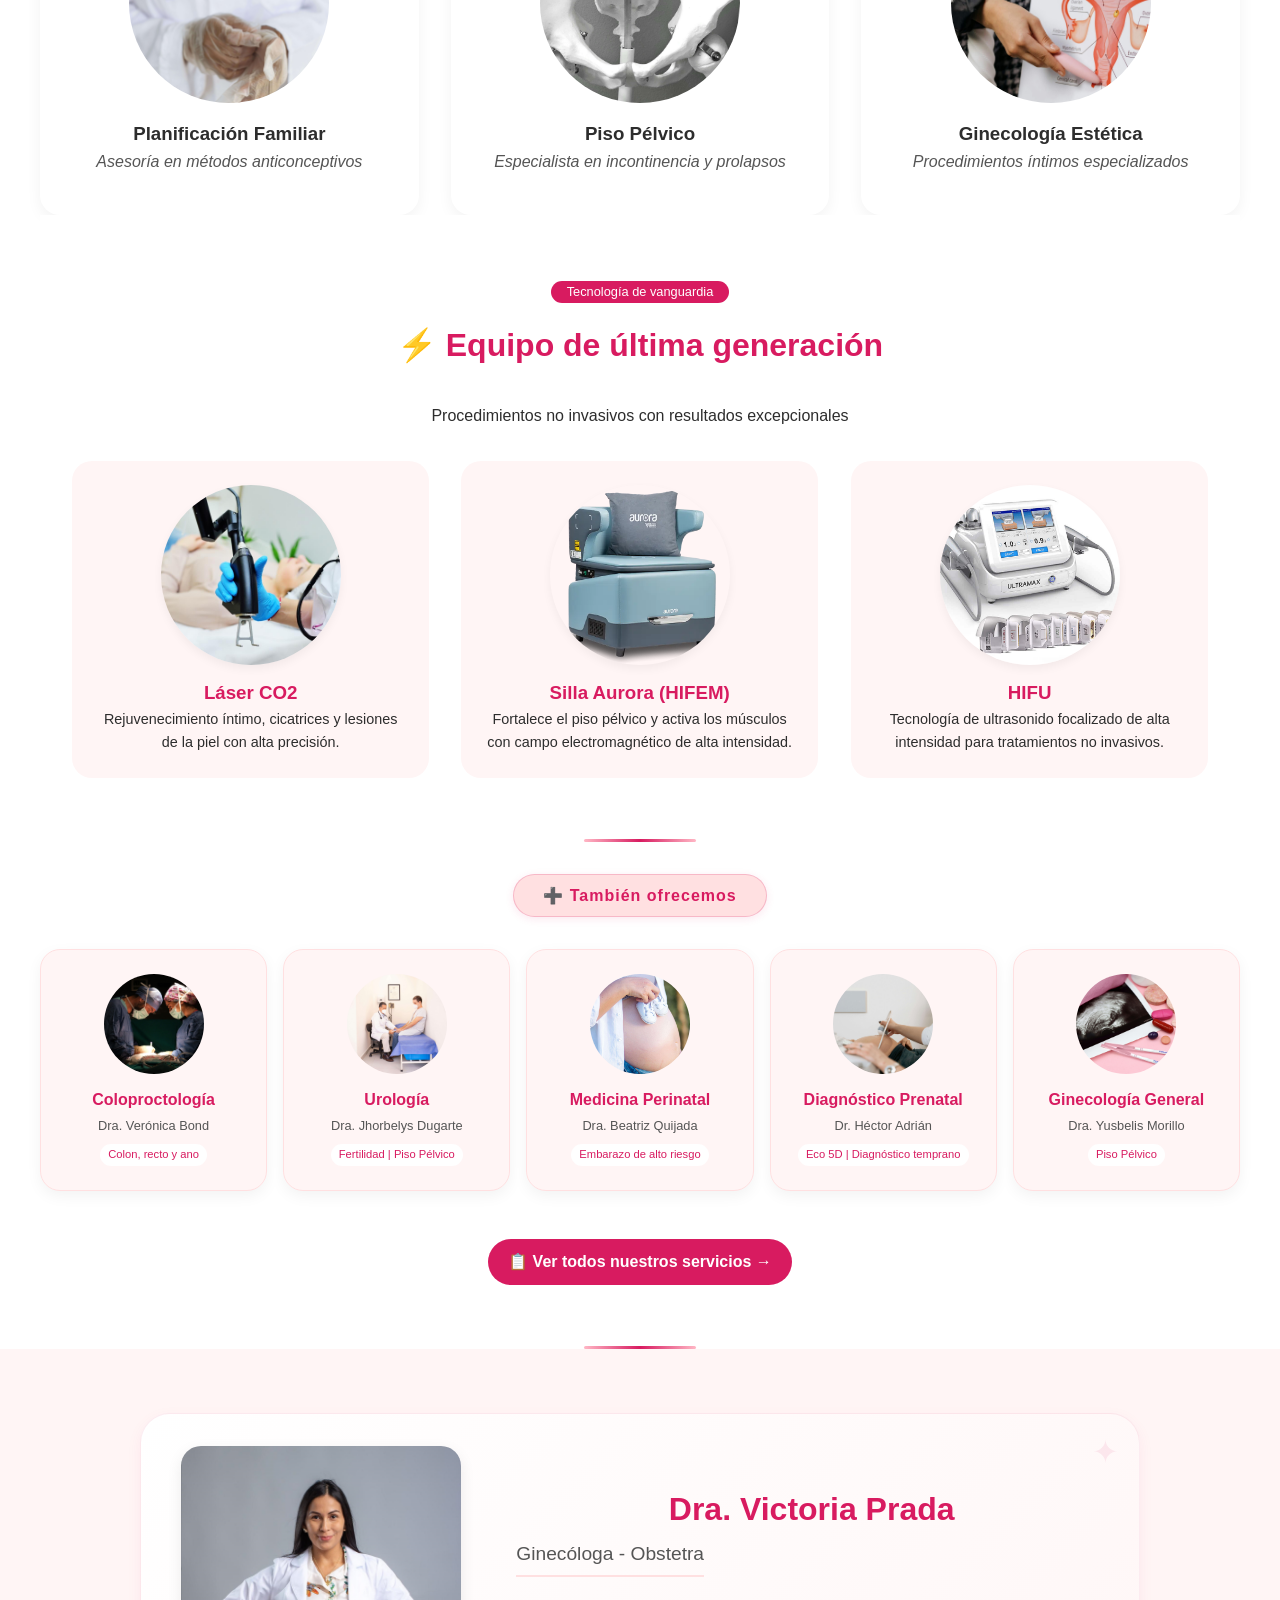
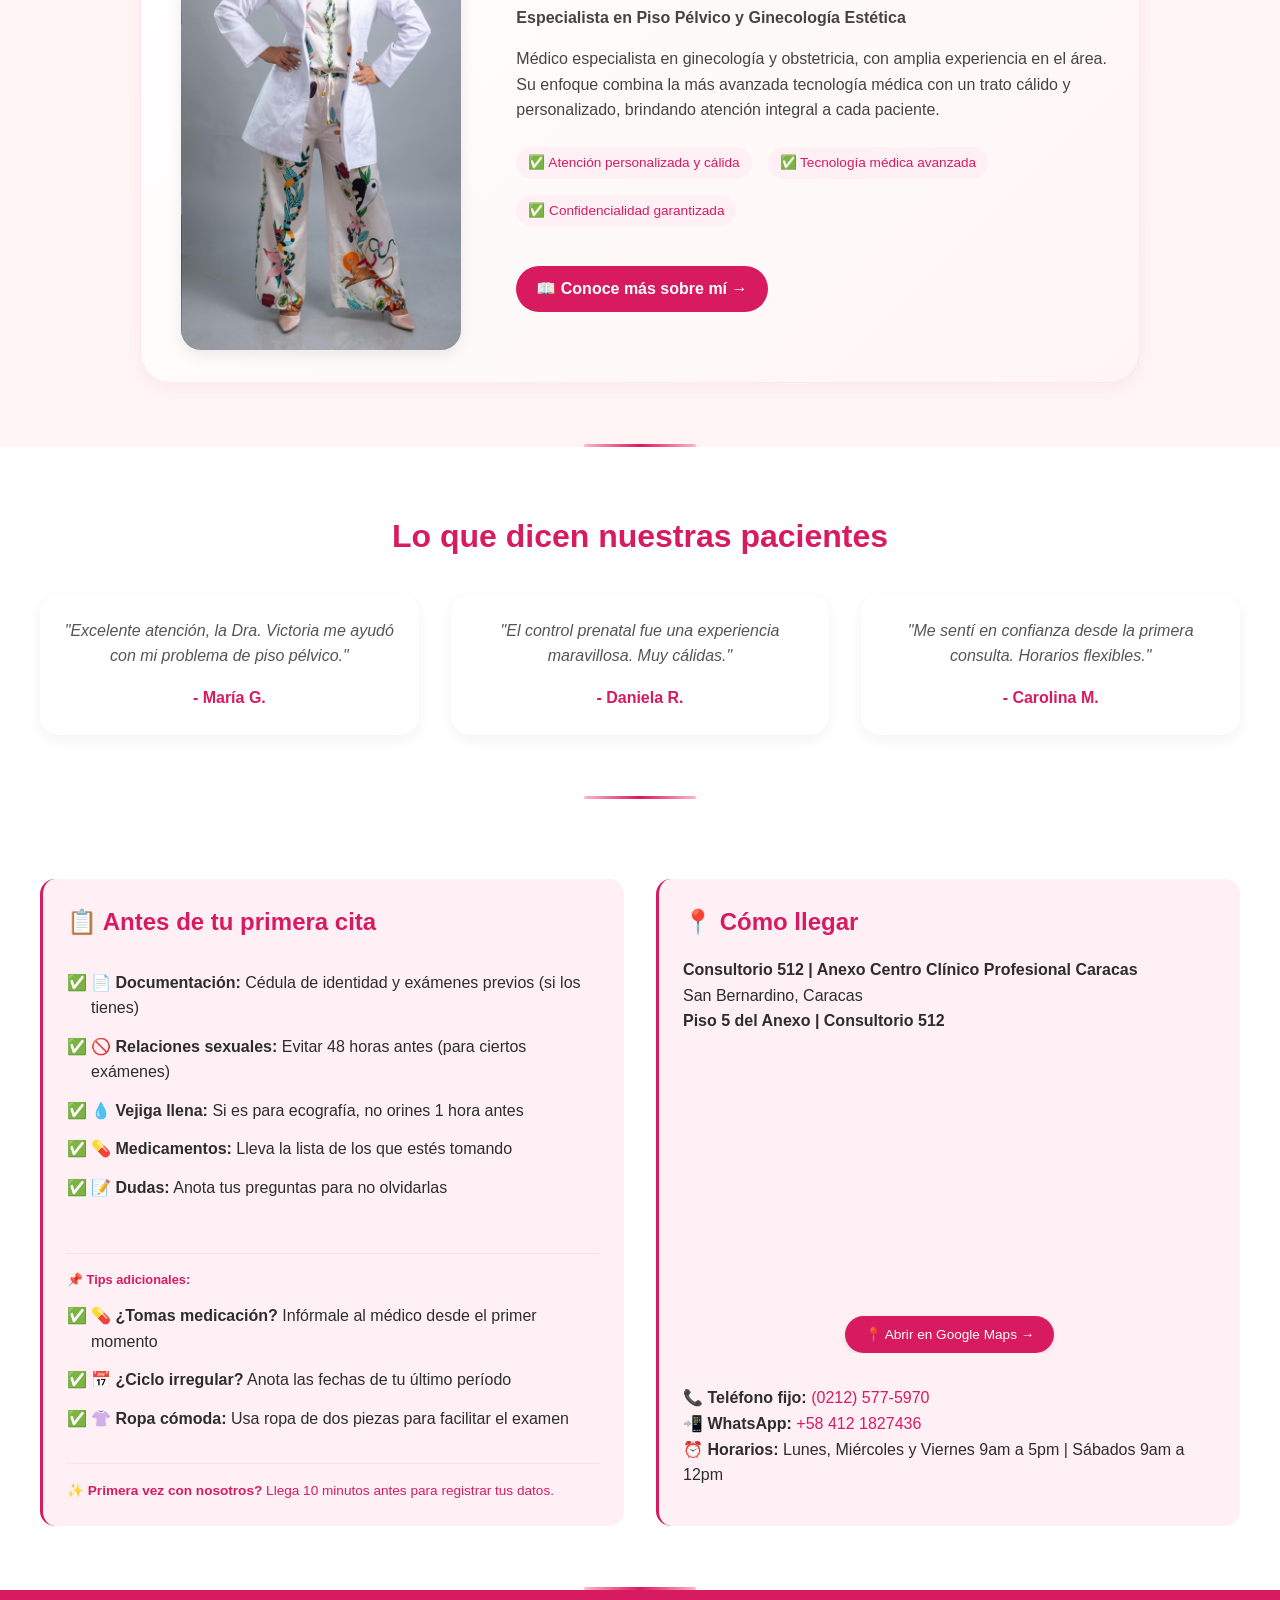
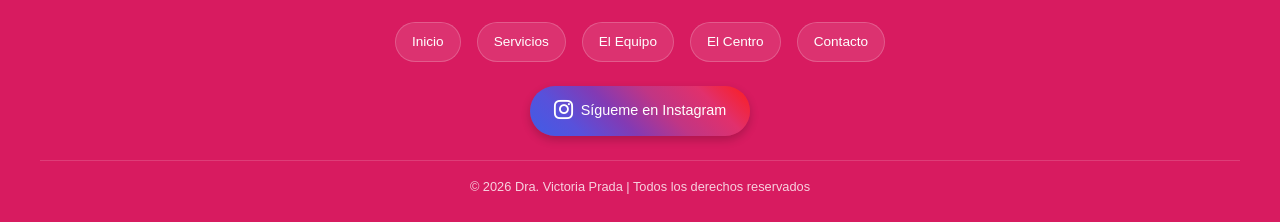
==== commit ff6464d8: "Add files via upload" ====
--- a/index.html
+++ b/index.html
@@ -6,6 +6,7 @@
     <title>Ginecóloga en Caracas | Dra. Victoria Prada - Piso Pélvico y Obstetricia</title>
     <link rel="stylesheet" href="style.css">
     <link rel="icon" type="image/x-icon" href="img/favicon.ico">
+    <link rel="stylesheet" href="https://cdn.jsdelivr.net/npm/bootstrap-icons@1.11.3/font/bootstrap-icons.min.css">
 </head>
 <body>
 
@@ -47,88 +48,70 @@
             </div>
             <div class="testimonios-grid">
                 <div class="testimonio-card">
-                    <div class="servicio-icono-circular">🩺</div>
+                    <img src="img/consulta-ginecologica.jpg" loading="lazy" alt="Consulta Ginecológica" class="servicio-icono-circular" style="width: 200px; height: 200px; object-fit: cover;">
                     <h3>Consulta Ginecológica</h3>
                     <p>Integral, preventiva y de seguimiento</p>
                 </div>
                 <div class="testimonio-card">
-                    <div class="servicio-icono-circular">🤰</div>
+                    <img src="img/control-pre.jpeg" loading="lazy" alt="Control Prenatal" class="servicio-icono-circular" style="width: 200px; height: 200px; object-fit: cover;">
                     <h3>Control Prenatal</h3>
                     <p>Acompañamiento en tu embarazo</p>
                 </div>
                 <div class="testimonio-card">
-                    <div class="servicio-icono-circular">📷</div>
+                    <img src="img/ecografias.jpeg" loading="lazy" alt="Ecografías" class="servicio-icono-circular" style="width: 200px; height: 200px; object-fit: cover;">
                     <h3>Ecografías</h3>
                     <p>Ginecológicas y obstétricas</p>
                 </div>
                 <div class="testimonio-card">
-                    <div class="servicio-icono-circular">💊</div>
+                    <img src="img/planificacion-familiar.jpg" loading="lazy" alt="Planificación Familiar" class="servicio-icono-circular" style="width: 200px; height: 200px; object-fit: cover;">
                     <h3>Planificación Familiar</h3>
                     <p>Asesoría en métodos anticonceptivos</p>
                 </div>
                 <div class="testimonio-card">
-                    <div class="servicio-icono-circular">🌸</div>
+                    <img src="img/piso-pelvico.jpg" loading="lazy" alt="Piso Pélvico" class="servicio-icono-circular" style="width: 200px; height: 200px; object-fit: cover;">
                     <h3>Piso Pélvico</h3>
                     <p>Especialista en incontinencia y prolapsos</p>
                 </div>
                 <div class="testimonio-card">
-                    <div class="servicio-icono-circular">✨</div>
+                    <img src="img/estetica.jpg" loading="lazy" alt="Ginecología Estética" class="servicio-icono-circular" style="width: 200px; height: 200px; object-fit: cover;">
                     <h3>Ginecología Estética</h3>
                     <p>Procedimientos íntimos especializados</p>
                 </div>
             </div>
 
-            <!-- SECCIÓN DE TECNOLOGÍA DE PUNTA (CON IMÁGENES) -->
-<section class="section" style="background: #FFFFFF;">
-    <div class="container">
-        <div style="text-align: center; margin-bottom: 2rem;">
-            <span style="background: #D81B60; color: white; padding: 0.2rem 1rem; border-radius: 20px; font-size: 0.8rem;">Tecnología de vanguardia</span>
-            <h2 style="margin-top: 1rem;">⚡ Equipo de última generación</h2>
-            <p style="max-width: 700px; margin: 0 auto;">Procedimientos no invasivos con resultados excepcionales</p>
-        </div>
-        <div style="display: flex; flex-wrap: wrap; justify-content: center; gap: 2rem;">
-            
-            <div class="tecno-card" style="flex: 1; min-width: 200px; text-align: center; background: #FFF5F5; padding: 1.5rem; border-radius: 20px;">
-                <img src="img/co2.jpg" alt="Láser CO2" style="width: 180px; height: 180px; object-fit: cover; border-radius: 50%; margin: 0 auto 0.8rem; display: block; box-shadow: 0 4px 10px rgba(0,0,0,0.05);">
-                <h3 style="color: #D81B60;">Láser CO2</h3>
-                <p style="font-size: 0.9rem;">Rejuvenecimiento íntimo, cicatrices y lesiones de la piel con alta precisión.</p>
-            </div>
-            
-            <div class="tecno-card" style="flex: 1; min-width: 200px; text-align: center; background: #FFF5F5; padding: 1.5rem; border-radius: 20px;">
-                <img src="img/silla-aurora.jpg" alt="Silla Aurora HIFEM" style="width: 180px; height: 180px; object-fit: cover; border-radius: 50%; margin: 0 auto 0.8rem; display: block; box-shadow: 0 4px 10px rgba(0,0,0,0.05);">
-                <h3 style="color: #D81B60;">Silla Aurora (HIFEM)</h3>
-                <p style="font-size: 0.9rem;">Fortalece el piso pélvico y activa los músculos con campo electromagnético de alta intensidad.</p>
-            </div>
-            
-            <div class="tecno-card" style="flex: 1; min-width: 200px; text-align: center; background: #FFF5F5; padding: 1.5rem; border-radius: 20px;">
-                <img src="img/hifu.jpg" alt="HIFU" style="width: 180px; height: 180px; object-fit: cover; border-radius: 50%; margin: 0 auto 0.8rem; display: block; box-shadow: 0 4px 10px rgba(0,0,0,0.05);">
-                <h3 style="color: #D81B60;">HIFU</h3>
-                <p style="font-size: 0.9rem;">Tecnología de ultrasonido focalizado de alta intensidad para tratamientos no invasivos.</p>
-            </div>
-
-        </div>
-    </div>
-</section>
-
-<script>
-    // Animación al hacer scroll para las tarjetas de tecnología
-    const tecnoCards = document.querySelectorAll('.tecno-card');
-    
-    function verificarTecnoCards() {
-        tecnoCards.forEach(card => {
-            const rect = card.getBoundingClientRect();
-            const estaVisible = rect.top < window.innerHeight - 100;
-            if (estaVisible) {
-                card.classList.add('visible');
-            }
-        });
-    }
-    
-    window.addEventListener('load', verificarTecnoCards);
-    window.addEventListener('scroll', verificarTecnoCards);
-</script>
-
-            <!-- Separador visual (agrandado) -->
+            <!-- SECCIÓN DE TECNOLOGÍA DE PUNTA -->
+            <section class="section" style="background: #FFFFFF;">
+                <div class="container">
+                    <div style="text-align: center; margin-bottom: 2rem;">
+                        <span style="background: #D81B60; color: white; padding: 0.2rem 1rem; border-radius: 20px; font-size: 0.8rem;">Tecnología de vanguardia</span>
+                        <h2 style="margin-top: 1rem;">⚡ Equipo de última generación</h2>
+                        <p style="max-width: 700px; margin: 0 auto;">Procedimientos no invasivos con resultados excepcionales</p>
+                    </div>
+                    <div style="display: flex; flex-wrap: wrap; justify-content: center; gap: 2rem;">
+                        
+                        <div class="tecno-card" style="flex: 1; min-width: 200px; text-align: center; background: #FFF5F5; padding: 1.5rem; border-radius: 20px;">
+                            <img src="img/co2.jpg" loading="lazy" alt="Láser CO2" style="width: 180px; height: 180px; object-fit: cover; border-radius: 50%; margin: 0 auto 0.8rem; display: block; box-shadow: 0 4px 10px rgba(0,0,0,0.05);">
+                            <h3 style="color: #D81B60;">Láser CO2</h3>
+                            <p style="font-size: 0.9rem;">Rejuvenecimiento íntimo, cicatrices y lesiones de la piel con alta precisión.</p>
+                        </div>
+                        
+                        <div class="tecno-card" style="flex: 1; min-width: 200px; text-align: center; background: #FFF5F5; padding: 1.5rem; border-radius: 20px;">
+                            <img src="img/silla-aurora.jpg" loading="lazy" alt="Silla Aurora HIFEM" style="width: 180px; height: 180px; object-fit: cover; border-radius: 50%; margin: 0 auto 0.8rem; display: block; box-shadow: 0 4px 10px rgba(0,0,0,0.05);">
+                            <h3 style="color: #D81B60;">Silla Aurora (HIFEM)</h3>
+                            <p style="font-size: 0.9rem;">Fortalece el piso pélvico y activa los músculos con campo electromagnético de alta intensidad.</p>
+                        </div>
+                        
+                        <div class="tecno-card" style="flex: 1; min-width: 200px; text-align: center; background: #FFF5F5; padding: 1.5rem; border-radius: 20px;">
+                            <img src="img/hifu.jpg" loading="lazy" alt="HIFU" style="width: 180px; height: 180px; object-fit: cover; border-radius: 50%; margin: 0 auto 0.8rem; display: block; box-shadow: 0 4px 10px rgba(0,0,0,0.05);">
+                            <h3 style="color: #D81B60;">HIFU</h3>
+                            <p style="font-size: 0.9rem;">Tecnología de ultrasonido focalizado de alta intensidad para tratamientos no invasivos.</p>
+                        </div>
+
+                    </div>
+                </div>
+            </section>
+
+            <!-- Separador visual -->
             <div class="separador-servicios">
                 <span>➕ También ofrecemos</span>
             </div>
@@ -136,31 +119,31 @@
             <!-- Servicios de especialistas colaboradores -->
             <div class="servicios-colaboradores-grid">
                 <div class="servicio-colab-card">
-                    <div class="servicio-icono-pequeno">🔬</div>
+                    <img src="img/coloproctologia.jpg" loading="lazy" alt="Coloproctología" class="servicio-icono-pequeno" style="width: 100px; height: 100px; object-fit: cover; border-radius: 50%; margin: 0 auto 0.8rem; display: block;">
                     <h3>Coloproctología</h3>
                     <p>Dra. Verónica Bond</p>
                     <span class="servicio-tag">Colon, recto y ano</span>
                 </div>
                 <div class="servicio-colab-card">
-                    <div class="servicio-icono-pequeno">💧</div>
+                    <img src="img/urologia.jpg" loading="lazy" alt="Urología" class="servicio-icono-pequeno" style="width: 100px; height: 100px; object-fit: cover; border-radius: 50%; margin: 0 auto 0.8rem; display: block;">
                     <h3>Urología</h3>
                     <p>Dra. Jhorbelys Dugarte</p>
                     <span class="servicio-tag">Fertilidad | Piso Pélvico</span>
                 </div>
                 <div class="servicio-colab-card">
-                    <div class="servicio-icono-pequeno">🤰</div>
+                    <img src="img/perinatal.jpg" loading="lazy" alt="Medicina Perinatal" class="servicio-icono-pequeno" style="width: 100px; height: 100px; object-fit: cover; border-radius: 50%; margin: 0 auto 0.8rem; display: block;">
                     <h3>Medicina Perinatal</h3>
                     <p>Dra. Beatriz Quijada</p>
                     <span class="servicio-tag">Embarazo de alto riesgo</span>
                 </div>
                 <div class="servicio-colab-card">
-                    <div class="servicio-icono-pequeno">📷</div>
+                    <img src="img/diagnostico-prenatal.jpg" loading="lazy" alt="Diagnóstico Prenatal" class="servicio-icono-pequeno" style="width: 100px; height: 100px; object-fit: cover; border-radius: 50%; margin: 0 auto 0.8rem; display: block;">
                     <h3>Diagnóstico Prenatal</h3>
                     <p>Dr. Héctor Adrián</p>
                     <span class="servicio-tag">Eco 5D | Diagnóstico temprano</span>
                 </div>
                 <div class="servicio-colab-card">
-                    <div class="servicio-icono-pequeno">🩺</div>
+                    <img src="img/ginecologia-general.jpg" loading="lazy" alt="Ginecología General" class="servicio-icono-pequeno" style="width: 100px; height: 100px; object-fit: cover; border-radius: 50%; margin: 0 auto 0.8rem; display: block;">
                     <h3>Ginecología General</h3>
                     <p>Dra. Yusbelis Morillo</p>
                     <span class="servicio-tag">Piso Pélvico</span>
@@ -178,7 +161,7 @@
         <div class="container">
             <div class="dra-destacada dra-index">
                 <div class="dra-foto">
-                    <img src="Recursos/img4.jpeg" alt="Dra. Victoria Prada">
+                    <img src="Recursos/img4.jpeg" loading="lazy" alt="Dra. Victoria Prada">
                 </div>
                 <div class="dra-info">
                     <h2>Dra. Victoria Prada</h2>
@@ -278,27 +261,33 @@
         </div>
     </section>
 
-    <!-- FOOTER -->
-    <footer style="background: #D81B60; color: white; padding: 2rem 0 1rem 0;">
-        <div class="container">
-            <div style="display: flex; justify-content: center; gap: 2rem; flex-wrap: wrap; margin-bottom: 2rem;">
-                <a href="index.html" style="color: white; text-decoration: none;">Inicio</a>
-                <a href="servicios.html" style="color: white; text-decoration: none;">Servicios</a>
-                <a href="equipo-colaborador.html" style="color: white; text-decoration: none;">El Equipo</a>
-                <a href="sobre-nosotros.html" style="color: white; text-decoration: none;">El Centro</a>
-                <a href="index.html#contacto" style="color: white; text-decoration: none;">Contacto</a>
-            </div>
-
-            <div style="text-align: center; border-top: 1px solid rgba(255,255,255,0.2); padding-top: 1.5rem;">
-                <p style="margin-bottom: 0.5rem;">© 2026 Dra. Victoria Prada | Todos los derechos reservados</p>
-                                <!--<p style="font-size: 0.85rem; opacity: 0.9;">
-                    💻 Diseño web: <strong>Jesús Pérez</strong> | 
-                    <a href="https://forms.gle/ci2whmRBoocPAq5g7" style="color: white; text-decoration: underline;" target="_blank" rel="noopener noreferrer">¿Necesitas una web para tu negocio? Contáctame</a>
-                </p>
-            -->
-            </div>
-        </div>
-    </footer>
+<!-- FOOTER MEJORADO -->
+<footer style="background: #D81B60; color: white; padding: 2rem 0 1rem 0;">
+    <div class="container">
+        
+        <!-- Links rápidos con diseño de botones -->
+        <div class="footer-links" style="display: flex; justify-content: center; gap: 1rem; flex-wrap: wrap; margin-bottom: 1.5rem;">
+            <a href="index.html" class="footer-btn">Inicio</a>
+            <a href="servicios.html" class="footer-btn">Servicios</a>
+            <a href="equipo-colaborador.html" class="footer-btn">El Equipo</a>
+            <a href="sobre-nosotros.html" class="footer-btn">El Centro</a>
+            <a href="index.html#contacto" class="footer-btn">Contacto</a>
+        </div>
+
+        <!-- Redes Sociales con botón más elegante -->
+        <div style="text-align: center; margin-bottom: 1.5rem;">
+            <a href="https://www.instagram.com/dravictoriaprada/" target="_blank" rel="noopener noreferrer" class="instagram-btn">
+                <i class="bi bi-instagram"></i>
+                <span>Sígueme en Instagram</span>
+            </a>
+        </div>
+
+        <!-- Copyright -->
+        <div style="text-align: center; border-top: 1px solid rgba(255,255,255,0.15); padding-top: 1rem;">
+            <p style="margin-bottom: 0.5rem; font-size: 0.8rem; opacity: 0.8;">© 2026 Dra. Victoria Prada | Todos los derechos reservados</p>
+        </div>
+    </div>
+</footer>
 
     <!-- WHATSAPP FLOTANTE -->
     <a href="https://wa.me/584121827436" class="whatsapp-flotante" target="_blank" rel="noopener noreferrer">
@@ -313,6 +302,58 @@
                 navLinks.classList.toggle('active');
             });
         }
+
+        // Animación optimizada al hacer scroll
+        const tecnoCards = document.querySelectorAll('.tecno-card');
+        
+        function verificarTecnoCards() {
+            tecnoCards.forEach(card => {
+                if (!card.classList.contains('visible')) {
+                    const rect = card.getBoundingClientRect();
+                    const estaVisible = rect.top < window.innerHeight - 50;
+                    if (estaVisible) {
+                        card.classList.add('visible');
+                    }
+                }
+            });
+        }
+        
+        let ticking = false;
+        window.addEventListener('scroll', () => {
+            if (!ticking) {
+                requestAnimationFrame(() => {
+                    verificarTecnoCards();
+                    ticking = false;
+                });
+                ticking = true;
+            }
+        });
+        
+        window.addEventListener('DOMContentLoaded', verificarTecnoCards);
     </script>
+
+    <!-- NAVBAR INFERIOR (MÓVIL) -->
+<div class="bottom-nav">
+    <a href="index.html" class="bottom-nav-item active">
+        <span>🏠</span>
+        <span><strong>Inicio</strong></span>
+    </a>
+    <a href="servicios.html" class="bottom-nav-item">
+        <span>📋</span>
+        <span><strong>Servicios</strong></span>
+    </a>
+    <a href="equipo-colaborador.html" class="bottom-nav-item">
+        <span>👥</span>
+        <span><strong>Equipo</strong></span>
+    </a>
+    <a href="sobre-nosotros.html" class="bottom-nav-item">
+        <span>📍</span>
+        <span><strong>Centro</strong></span>
+    </a>
+    <a href="index.html#contacto" class="bottom-nav-item">
+        <span>📞</span>
+        <span><strong>Contacto</strong></span>
+    </a>
+</div>
 </body>
 </html>
--- a/style.css
+++ b/style.css
@@ -82,7 +82,7 @@
    ============================================ */
 .hero {
     height: 100vh;
-    background-image: url('../img/background(2).png');
+    background-image: url('img/background(2).png');
     background-size: cover;
     background-position: center;
     position: relative;
@@ -276,108 +276,37 @@
     justify-content: center;
 }
 
-/* Estilo base de tarjetas */
-.testimonio-card,
-.servicio-card,
-.especialidad-card,
-.servicio-colab-card,
+/* Estilo base de tarjetas colaboradores (MEJORADO) */
 .equipo-card {
     background: white;
-    border-radius: 20px;
-    padding: 1.5rem;
+    border-radius: 24px;
+    padding: 1.8rem 1.2rem;
     text-align: center;
     box-shadow: 0 5px 15px rgba(0,0,0,0.05);
-    transition: transform 0.2s ease, box-shadow 0.2s ease;
-}
-
-.testimonio-card:hover,
-.servicio-card:hover,
-.especialidad-card:hover,
-.servicio-colab-card:hover,
+    transition: all 0.3s cubic-bezier(0.2, 0.9, 0.4, 1.1);
+    cursor: pointer;
+    border: 1px solid rgba(216, 27, 96, 0.08);
+}
+
 .equipo-card:hover {
-    transform: translateY(-3px);
-    box-shadow: 0 8px 20px rgba(0,0,0,0.08);
-}
-
-/* Testimonios */
-.testimonio-card p {
-    font-style: italic;
-    margin-bottom: 1rem;
+    transform: translateY(-8px);
+    box-shadow: 0 20px 30px rgba(216, 27, 96, 0.15);
+    border-color: #D81B60;
+}
+
+.equipo-card h3 {
+    color: #D81B60;
+    margin-bottom: 0.5rem;
+    font-size: 1.2rem;
+}
+
+.equipo-card p {
     color: #555;
-}
-
-.testimonio-card .paciente {
-    font-weight: bold;
-    color: #D81B60;
-}
-
-/* Servicios y especialidades */
-.servicio-card h3,
-.especialidad-card h3 {
-    color: #D81B60;
-    margin: 1rem 0 0.5rem;
-}
-
-.servicio-card p,
-.especialidad-card p {
-    color: #555;
-    font-size: 0.9rem;
-}
-
-/* Servicios colaboradores */
-.servicio-colab-card {
-    background: #FFF5F5;
-    border: 1px solid #FFE0E1;
-}
-
-.servicio-colab-card:hover { border-color: #FFB7C5; }
-
-.servicio-colab-card h3 {
-    color: #D81B60;
-    font-size: 1rem;
-    margin: 0.5rem 0 0.2rem;
-}
-
-.servicio-colab-card p {
-    color: #555;
-    font-size: 0.8rem;
-    margin: 0;
-}
-
-.servicio-colab-card .servicio-tag {
-    display: inline-block;
-    background: white;
-    color: #D81B60;
-    font-size: 0.7rem;
-    padding: 2px 8px;
-    border-radius: 20px;
-    margin-top: 0.5rem;
-}
-
-/* Iconos */
-.especialidad-icono,
-.servicio-icono {
-    font-size: 3rem;
-    margin-bottom: 1rem;
-}
-
-/* Imagen circular para servicios */
-.servicio-card .servicio-imagen {
-    font-size: 3rem;
-    background: #FFF0F5;
-    width: 80px;
-    height: 80px;
-    display: flex;
-    align-items: center;
-    justify-content: center;
-    border-radius: 50%;
-    margin: 0 auto 1rem;
-    transition: transform 0.2s ease;
-}
-
-.servicio-card:hover .servicio-imagen { transform: scale(1.03); }
-
-/* Tarjetas de valores (destacadas) */
+    font-size: 0.85rem;
+    margin: 0.5rem 0;
+}
+
+/* Estilo de tarjetas de valores */
 .objetivo-card {
     background: linear-gradient(135deg, #FFFFFF 0%, #FFF5F5 100%);
     border-radius: 24px;
@@ -431,41 +360,17 @@
     margin: 0;
 }
 
-/* ============================================
-   6. EQUIPO COLABORADOR
-   ============================================ */
-.equipo-foto {
-    width: 130px;
-    height: 130px;
-    border-radius: 50%;
-    object-fit: cover;
-    margin: 0 auto 1rem;
-    background: #FFE0E1;
-    display: block;
-}
-
-.equipo-card h3 {
-    color: #D81B60;
-    margin-bottom: 0.5rem;
-    font-size: 1.2rem;
-}
-
-.equipo-card p { color: #555; font-size: 0.9rem; }
-
-.equipo-card-destacado {
-    background: linear-gradient(135deg, #FFF5F5 0%, #FFF0F5 100%);
-    border: 2px solid #D81B60;
-    box-shadow: 0 8px 20px rgba(216, 27, 96, 0.1);
-    will-change: transform;
-    transform: translateZ(0);
-}
-
-.equipo-card-destacado .equipo-foto {
-    border: 3px solid #D81B60;
-    margin-top: 0.5rem;
-}
-
-.equipo-card-destacado h3 { font-size: 1.3rem; }
+/* Testimonios */
+.testimonio-card p {
+    font-style: italic;
+    margin-bottom: 1rem;
+    color: #555;
+}
+
+.testimonio-card .paciente {
+    font-weight: bold;
+    color: #D81B60;
+}
 
 .especialidad-badge {
     display: inline-block;
@@ -489,6 +394,9 @@
     border: 1px solid #FFB7C5;
 }
 
+/* ============================================
+   6. DETALLE DEL ESPECIALISTA
+   ============================================ */
 .especialista-detalle {
     display: none;
     background: #FFF5F5;
@@ -516,7 +424,6 @@
     font-size: 2.5rem;
 }
 
-/* Tarjeta de historia y misión */
 .dra-destacada {
     background: linear-gradient(135deg, #FFFFFF 0%, #FFF5F5 100%);
     border-radius: 30px;
@@ -779,21 +686,58 @@
 .boton-volver { text-align: center; margin: 2rem 0; }
 
 /* ============================================
-   10. RESPONSIVE
+   10. RESPONSIVE (MEDIA QUERIES UNIFICADAS)
    ============================================ */
 @media (max-width: 768px) {
-    .menu-icon { display: block; }
+    .navbar {
+        background: #D81B60;
+        padding: 0.8rem 1rem;
+    }
+    
+    .logo {
+        color: white;
+        font-size: 1.2rem;
+    }
+    
+    .menu-icon {
+        color: white;
+        font-size: 2rem;
+        display: block;
+    }
+    
     .nav-links {
         display: none;
         width: 100%;
         flex-direction: column;
         text-align: center;
-        padding: 1rem 0;
-    }
+        background: #D81B60;
+        margin-top: 0.5rem;
+        border-radius: 12px;
+        overflow: hidden;
+    }
+    
     .nav-links.active { display: flex; }
+    
+    .nav-links a {
+        color: white;
+        padding: 0.8rem 1.2rem;
+        display: block;
+        border-bottom: 1px solid rgba(255, 255, 255, 0.1);
+        transition: all 0.2s ease;
+    }
+    
+    .nav-links a:last-child { border-bottom: none; }
+    
+    .nav-links a:hover {
+        background: rgba(255, 255, 255, 0.2);
+        color: white;
+        padding-left: 1.5rem;
+        border-radius: 8px;
+    }
     
     .hero-content h1 { font-size: 2rem; }
     .hero-content p { font-size: 1rem; }
+    
     .btn-whatsapp { padding: 10px 20px; font-size: 0.9rem; }
     .btn-whatsapp .wa-icon { width: 20px; height: 20px; }
     
@@ -827,7 +771,6 @@
     
     .equipo-card-destacado { transform: scale(1); }
     .equipo-card-destacado:hover { transform: translateY(-3px); }
-    .equipo-foto { width: 100px; height: 100px; }
     
     .especialista-detalle {
         padding: 1.2rem;
@@ -836,10 +779,23 @@
     }
     .especialista-detalle .btn-secundario { margin-top: 1rem; }
     
-    .socia-detalle img { max-width: 200px; margin: 0 auto; }
-    .dra-foto img { max-width: 200px; }
+    .footer-links { display: none !important; }
+    
+    .whatsapp-flotante { bottom: 90px; }
+    
+    body { padding-bottom: 70px; }
+    
+    .socia-detalle img,
+    .dra-foto img { max-width: 200px; margin: 0 auto; }
+    
     .dra-info h2 { font-size: 1.6rem; }
     .dra-destacados { justify-content: center; }
+    
+    .separador-servicios span,
+    .badge-especialidad-principal span {
+        font-size: 0.85rem;
+        padding: 0.4rem 1.4rem;
+    }
 }
 
 /* ============================================
@@ -852,10 +808,11 @@
     }
 }
 
-html {
-    scroll-behavior: smooth;
-}
-/* Estilo para el index (foto a la izquierda) */
+html { scroll-behavior: smooth; }
+
+/* ============================================
+   12. ESTILOS PARA INDEX (FOTO IZQUIERDA)
+   ============================================ */
 .dra-destacada.dra-index {
     display: flex;
     flex-direction: row;
@@ -873,33 +830,29 @@
     text-align: left;
 }
 
-/* Responsive para móvil en index */
 @media (max-width: 768px) {
     .dra-destacada.dra-index {
         flex-direction: column;
         text-align: center;
     }
-    
     .dra-destacada.dra-index .dra-info {
         text-align: center;
     }
-    
     .dra-destacada.dra-index .dra-destacados {
         justify-content: center;
     }
 }
 
-/* ===== ICONOS CIRCULARES PARA TARJETAS DE SERVICIOS ===== */
+/* ============================================
+   13. ICONOS CIRCULARES (PARA SERVICIOS)
+   ============================================ */
 .servicio-icono-circular {
-    font-size: 2.5rem;
-    background: #FFF0F5;
     width: 70px;
     height: 70px;
-    display: flex;
-    align-items: center;
-    justify-content: center;
     border-radius: 50%;
     margin: 0 auto 1rem;
+    display: block;
+    object-fit: cover;
     transition: transform 0.2s ease;
 }
 
@@ -907,17 +860,13 @@
     transform: scale(1.05);
 }
 
-/* Iconos pequeños para colaboradores */
 .servicio-icono-pequeno {
-    font-size: 1.8rem;
-    background: #FFF5F5;
     width: 55px;
     height: 55px;
-    display: flex;
-    align-items: center;
-    justify-content: center;
     border-radius: 50%;
     margin: 0 auto 0.8rem;
+    display: block;
+    object-fit: cover;
     transition: transform 0.2s ease;
 }
 
@@ -925,7 +874,9 @@
     transform: scale(1.05);
 }
 
-/* ===== SEPARADOR "TAMBIÉN OFRECEMOS" ===== */
+/* ============================================
+   14. SEPARADORES Y BADGES
+   ============================================ */
 .separador-servicios {
     text-align: center;
     margin: 2rem auto;
@@ -945,15 +896,6 @@
     border: 1px solid rgba(216, 27, 96, 0.2);
 }
 
-/* Versión responsive */
-@media (max-width: 768px) {
-    .separador-servicios span {
-        font-size: 0.85rem;
-        padding: 0.4rem 1.4rem;
-    }
-}
-
-/* ===== BADGE DE ESPECIALIDAD PRINCIPAL ===== */
 .badge-especialidad-principal {
     text-align: center;
     margin-bottom: 1.5rem;
@@ -972,36 +914,35 @@
     border: 1px solid rgba(255, 255, 255, 0.2);
 }
 
-/* Versión responsive */
-@media (max-width: 768px) {
-    .badge-especialidad-principal span {
-        font-size: 0.85rem;
-        padding: 0.4rem 1.4rem;
-    }
-}
-
+/* ============================================
+   15. BOTÓN DE EMERGENCIA
+   ============================================ */
 .btn-emergencia {
-    display: inline-block;
+    display: inline-flex;
+    align-items: center;
+    justify-content: center;
+    gap: 12px;
     background-color: #DC3545;
     color: white;
-    font-size: 1.2rem;
+    font-size: 1.1rem;
     font-weight: bold;
-    padding: 12px 32px;
+    padding: 12px 28px;
     border-radius: 60px;
     text-decoration: none;
-    transition: all 0.3s ease;
+    transition: transform 0.2s ease, background-color 0.2s ease;
     box-shadow: 0 4px 15px rgba(220, 53, 69, 0.4);
     animation: pulse 1.8s infinite;
     border: none;
     cursor: pointer;
-    letter-spacing: 1px;
 }
 
 .btn-emergencia:hover {
     background-color: #B02A37;
-    transform: scale(1.03);
+    transform: scale(1.02);
     box-shadow: 0 8px 25px rgba(220, 53, 69, 0.5);
 }
+
+.btn-emergencia img { width: 28px; height: 28px; }
 
 @keyframes pulse {
     0% {
@@ -1018,11 +959,14 @@
     }
 }
 
-/* ===== ANIMACIONES PARA TARJETAS DE TECNOLOGÍA ===== */
+/* ============================================
+   16. ANIMACIONES PARA TARJETAS DE TECNOLOGÍA
+   ============================================ */
 .tecno-card {
     opacity: 0;
     transform: translateY(30px);
     transition: opacity 0.6s ease, transform 0.6s ease;
+    will-change: transform, opacity;
 }
 
 .tecno-card.visible {
@@ -1030,7 +974,956 @@
     transform: translateY(0);
 }
 
-/* Retrasos escalonados para cada tarjeta */
 .tecno-card:nth-child(1) { transition-delay: 0.1s; }
 .tecno-card:nth-child(2) { transition-delay: 0.3s; }
-.tecno-card:nth-child(3) { transition-delay: 0.5s; }+.tecno-card:nth-child(3) { transition-delay: 0.5s; }
+
+/* ============================================
+   17. BOTTOM NAVIGATION (MÓVIL)
+   ============================================ */
+.bottom-nav {
+    position: fixed;
+    bottom: 0;
+    left: 0;
+    width: 100%;
+    background: white;
+    display: flex;
+    justify-content: space-around;
+    padding: 8px 0 12px;
+    box-shadow: 0 -2px 10px rgba(0,0,0,0.1);
+    z-index: 1000;
+    border-top: 1px solid #FFE0E1;
+}
+
+.bottom-nav-item {
+    display: flex;
+    flex-direction: column;
+    align-items: center;
+    text-decoration: none;
+    color: #888;
+    font-size: 0.7rem;
+    transition: color 0.2s;
+}
+
+.bottom-nav-item span:first-child {
+    font-size: 1.4rem;
+    margin-bottom: 2px;
+}
+
+.bottom-nav-item.active { color: #D81B60; }
+.bottom-nav-item:hover { color: #D81B60; }
+
+@media (min-width: 769px) {
+    .bottom-nav { display: none; }
+}
+
+/* ============================================
+   18. TARJETA DESTACADA DE DRA. VICTORIA EN EQUIPO
+   ============================================ */
+.dra-destacada-equipo {
+    display: flex;
+    align-items: center;
+    gap: 3rem;
+    background: linear-gradient(135deg, #FFFFFF 0%, #FFF5F5 100%);
+    border-radius: 30px;
+    padding: 2rem;
+    box-shadow: 0 10px 30px rgba(216, 27, 96, 0.1);
+    max-width: 1000px;
+    margin: 0 auto;
+    border: 1px solid rgba(216, 27, 96, 0.2);
+}
+
+.dra-foto-equipo {
+    flex: 1;
+    min-width: 200px;
+}
+
+.dra-foto-equipo img {
+    width: 100%;
+    max-width: 280px;
+    border-radius: 20px;
+    object-fit: cover;
+    display: block;
+    margin: 0 auto;
+    box-shadow: 0 5px 15px rgba(0, 0, 0, 0.1);
+}
+
+.dra-info-equipo { flex: 2; }
+
+.dra-info-equipo h2 {
+    color: #D81B60;
+    font-size: 2rem;
+    margin-bottom: 0.25rem;
+}
+
+.dra-info-equipo h3 {
+    color: #555;
+    font-size: 1.2rem;
+    font-weight: normal;
+    margin-bottom: 0.75rem;
+    border-bottom: 2px solid #FFE0E1;
+    display: inline-block;
+    padding-bottom: 5px;
+}
+
+.dra-info-equipo p { color: #444; line-height: 1.6; margin: 1rem 0; }
+
+.dra-destacados-equipo {
+    display: flex;
+    flex-wrap: wrap;
+    gap: 1rem;
+    margin: 1rem 0;
+}
+
+.dra-destacados-equipo span {
+    background: #FFF0F5;
+    padding: 5px 12px;
+    border-radius: 20px;
+    font-size: 0.85rem;
+    color: #D81B60;
+}
+
+@media (max-width: 768px) {
+    .dra-destacada-equipo {
+        flex-direction: column;
+        text-align: center;
+        padding: 1.5rem;
+        gap: 1.5rem;
+    }
+    .dra-foto-equipo img { max-width: 200px; }
+    .dra-info-equipo h2 { font-size: 1.6rem; }
+    .dra-destacados-equipo { justify-content: center; }
+}
+
+/* ============================================
+   19. ICONOS BOOTSTRAP PARA ESPECIALISTAS (MEJORADO)
+   ============================================ */
+.equipo-icono-bootstrap {
+    width: 100px;
+    height: 100px;
+    border-radius: 50%;
+    display: flex;
+    align-items: center;
+    justify-content: center;
+    margin: 0 auto 1rem;
+    background: linear-gradient(135deg, #FFF5F5 0%, #FFE0E1 100%);
+    transition: all 0.4s cubic-bezier(0.2, 0.9, 0.4, 1.1);
+    box-shadow: 0 8px 20px rgba(216, 27, 96, 0.15);
+    border: 2px solid rgba(216, 27, 96, 0.1);
+    position: relative;
+    overflow: hidden;
+}
+
+/* Efecto de brillo al hacer hover */
+.equipo-icono-bootstrap::before {
+    content: "";
+    position: absolute;
+    top: -50%;
+    left: -50%;
+    width: 200%;
+    height: 200%;
+    background: radial-gradient(circle, rgba(255,255,255,0.3) 0%, rgba(255,255,255,0) 70%);
+    opacity: 0;
+    transition: opacity 0.4s ease;
+}
+
+.equipo-icono-bootstrap i {
+    font-size: 3.2rem;
+    color: #D81B60;
+    transition: all 0.3s ease;
+    position: relative;
+    z-index: 2;
+}
+
+/* Hover effect */
+.equipo-card:hover .equipo-icono-bootstrap {
+    transform: translateY(-8px) scale(1.08);
+    background: linear-gradient(135deg, #FFE0E1 0%, #D81B60 100%);
+    box-shadow: 0 20px 35px rgba(216, 27, 96, 0.35);
+    border-color: white;
+}
+
+.equipo-card:hover .equipo-icono-bootstrap::before {
+    opacity: 1;
+}
+
+.equipo-card:hover .equipo-icono-bootstrap i {
+    color: white;
+    transform: scale(1.15);
+    filter: drop-shadow(0 2px 5px rgba(0,0,0,0.2));
+}
+
+/* Animación de entrada escalonada */
+.equipo-icono-bootstrap {
+    animation: fadeInUp 0.6s ease backwards;
+}
+
+.equipo-card:nth-child(1) .equipo-icono-bootstrap { animation-delay: 0.1s; }
+.equipo-card:nth-child(2) .equipo-icono-bootstrap { animation-delay: 0.2s; }
+.equipo-card:nth-child(3) .equipo-icono-bootstrap { animation-delay: 0.3s; }
+.equipo-card:nth-child(4) .equipo-icono-bootstrap { animation-delay: 0.4s; }
+.equipo-card:nth-child(5) .equipo-icono-bootstrap { animation-delay: 0.5s; }
+.equipo-card:nth-child(6) .equipo-icono-bootstrap { animation-delay: 0.6s; }
+.equipo-card:nth-child(7) .equipo-icono-bootstrap { animation-delay: 0.7s; }
+
+@keyframes fadeInUp {
+    from {
+        opacity: 0;
+        transform: translateY(30px);
+    }
+    to {
+        opacity: 1;
+        transform: translateY(0);
+    }
+}
+
+/* ============================================
+   TARJETAS DE ESPECIALISTAS (DISEÑO PREMIUM)
+   ============================================ */
+.equipo-card {
+    background: white;
+    border-radius: 28px;
+    padding: 1.8rem 1.2rem;
+    text-align: center;
+    box-shadow: 0 10px 25px rgba(0, 0, 0, 0.05);
+    transition: all 0.4s cubic-bezier(0.2, 0.9, 0.4, 1.1);
+    cursor: pointer;
+    border: 1px solid rgba(216, 27, 96, 0.12);
+    position: relative;
+    overflow: hidden;
+}
+
+/* Efecto de borde inferior animado */
+.equipo-card::after {
+    content: "";
+    position: absolute;
+    bottom: 0;
+    left: 0;
+    width: 0;
+    height: 4px;
+    background: linear-gradient(90deg, #D81B60, #FFB7C5);
+    transition: width 0.4s ease;
+    border-radius: 0 0 28px 28px;
+}
+
+.equipo-card:hover::after {
+    width: 100%;
+}
+
+/* Sombra y elevación al hover */
+.equipo-card:hover {
+    transform: translateY(-8px);
+    box-shadow: 0 20px 35px rgba(216, 27, 96, 0.2);
+    border-color: rgba(216, 27, 96, 0.3);
+}
+
+/* Título del especialista */
+.equipo-card h3 {
+    color: #D81B60;
+    margin-bottom: 0.5rem;
+    font-size: 1.25rem;
+    font-weight: 600;
+    transition: color 0.3s ease;
+}
+
+.equipo-card:hover h3 {
+    color: #AD1457;
+}
+
+/* Especialidad / descripción corta */
+.equipo-card p {
+    color: #666;
+    font-size: 0.85rem;
+    margin: 0.5rem 0;
+    line-height: 1.4;
+}
+
+/* Badge de especialidad */
+.especialidad-badge {
+    display: inline-block;
+    font-size: 0.7rem;
+    padding: 4px 14px;
+    border-radius: 30px;
+    margin-bottom: 12px;
+    font-weight: 500;
+    letter-spacing: 0.5px;
+}
+
+.badge-principal {
+    background: #D81B60;
+    color: white;
+    box-shadow: 0 2px 5px rgba(0,0,0,0.1);
+}
+
+.badge-secundario {
+    background: #FFE0E1;
+    color: #D81B60;
+    border: 1px solid #FFB7C5;
+}
+
+/* Botón dentro de tarjeta */
+.btn-wa-card {
+    background-color: #25D366;
+    color: white;
+    border: none;
+    padding: 10px 15px;
+    border-radius: 30px;
+    font-size: 0.85rem;
+    font-weight: bold;
+    cursor: pointer;
+    margin-top: 1rem;
+    width: 100%;
+    transition: all 0.3s ease;
+    font-family: inherit;
+}
+
+.btn-wa-card:hover {
+    background-color: #128C7E;
+    transform: scale(1.02);
+}
+
+/* ============================================
+   ICONOS BOOTSTRAP PARA ESPECIALISTAS (PREMIUM)
+   ============================================ */
+.equipo-icono-bootstrap {
+    width: 100px;
+    height: 100px;
+    border-radius: 50%;
+    display: flex;
+    align-items: center;
+    justify-content: center;
+    margin: 0 auto 1rem;
+    background: linear-gradient(135deg, #FFF5F5 0%, #FFE0E1 100%);
+    transition: all 0.4s cubic-bezier(0.2, 0.9, 0.4, 1.1);
+    box-shadow: 0 10px 20px rgba(216, 27, 96, 0.12);
+    border: 2px solid rgba(216, 27, 96, 0.15);
+    position: relative;
+    overflow: hidden;
+}
+
+/* Efecto de brillo */
+.equipo-icono-bootstrap::before {
+    content: "";
+    position: absolute;
+    top: -50%;
+    left: -50%;
+    width: 200%;
+    height: 200%;
+    background: radial-gradient(circle, rgba(255,255,255,0.4) 0%, rgba(255,255,255,0) 70%);
+    opacity: 0;
+    transition: opacity 0.4s ease;
+}
+
+.equipo-icono-bootstrap i {
+    font-size: 3.2rem;
+    color: #D81B60;
+    transition: all 0.3s ease;
+    position: relative;
+    z-index: 2;
+}
+
+/* Hover effect del icono */
+.equipo-card:hover .equipo-icono-bootstrap {
+    transform: translateY(-6px) scale(1.08);
+    background: linear-gradient(135deg, #D81B60 0%, #AD1457 100%);
+    box-shadow: 0 15px 30px rgba(216, 27, 96, 0.35);
+    border-color: white;
+}
+
+.equipo-card:hover .equipo-icono-bootstrap::before {
+    opacity: 1;
+}
+
+.equipo-card:hover .equipo-icono-bootstrap i {
+    color: white;
+    transform: scale(1.1);
+    filter: drop-shadow(0 2px 5px rgba(0,0,0,0.2));
+}
+
+/* Animación de entrada */
+.equipo-icono-bootstrap {
+    animation: fadeInUp 0.6s ease backwards;
+}
+
+.equipo-card:nth-child(1) .equipo-icono-bootstrap { animation-delay: 0.1s; }
+.equipo-card:nth-child(2) .equipo-icono-bootstrap { animation-delay: 0.2s; }
+.equipo-card:nth-child(3) .equipo-icono-bootstrap { animation-delay: 0.3s; }
+.equipo-card:nth-child(4) .equipo-icono-bootstrap { animation-delay: 0.4s; }
+.equipo-card:nth-child(5) .equipo-icono-bootstrap { animation-delay: 0.5s; }
+.equipo-card:nth-child(6) .equipo-icono-bootstrap { animation-delay: 0.6s; }
+.equipo-card:nth-child(7) .equipo-icono-bootstrap { animation-delay: 0.7s; }
+
+@keyframes fadeInUp {
+    from {
+        opacity: 0;
+        transform: translateY(30px);
+    }
+    to {
+        opacity: 1;
+        transform: translateY(0);
+    }
+}
+
+/* ============================================
+   ESTILOS PARA EL DETALLE DEL ESPECIALISTA (MEJORADO)
+   ============================================ */
+.detalle-nombre {
+    color: #D81B60;
+    font-size: 1.8rem;
+    margin-bottom: 0.5rem;
+    font-weight: 600;
+}
+
+.detalle-especialidad {
+    font-weight: bold;
+    color: #AD1457;
+    font-size: 1.1rem;
+    margin-bottom: 1rem;
+    padding-bottom: 0.8rem;
+    border-bottom: 2px solid #FFE0E1;
+    display: inline-block;
+}
+
+.detalle-descripcion {
+    color: #4A4A4A;
+    line-height: 1.7;
+    font-size: 1rem;
+    margin: 1rem 0;
+    text-align: justify;
+}
+
+.detalle-mensaje-cita {
+    margin-top: 1.5rem;
+    font-style: italic;
+    color: #D81B60;
+    background: #FFF5F5;
+    padding: 0.8rem 1rem;
+    border-radius: 12px;
+    text-align: center;
+    font-size: 0.9rem;
+    border-left: 3px solid #D81B60;
+}
+
+/* Botón de Instagram en footer */
+footer a[href*="instagram"]:hover {
+    background: rgba(255,255,255,0.3) !important;
+    transform: translateY(-2px);
+}
+
+/* ============================================
+   BOTONES DEL FOOTER (DISEÑO MEJORADO)
+   ============================================ */
+.footer-btn {
+    background: rgba(255, 255, 255, 0.1);
+    color: white;
+    text-decoration: none;
+    padding: 8px 16px;
+    border-radius: 30px;
+    font-size: 0.85rem;
+    font-weight: 500;
+    transition: all 0.3s ease;
+    display: inline-block;
+    backdrop-filter: blur(2px);
+    border: 1px solid rgba(255, 255, 255, 0.2);
+}
+
+.footer-btn:hover {
+    background: rgba(255, 255, 255, 0.25);
+    transform: translateY(-2px);
+    border-color: rgba(255, 255, 255, 0.4);
+}
+
+/* Botón de Instagram */
+.instagram-btn {
+    background: linear-gradient(45deg, #405DE6, #5851DB, #833AB4, #C13584, #E1306C, #FD1D1D);
+    color: white;
+    text-decoration: none;
+    display: inline-flex;
+    align-items: center;
+    gap: 8px;
+    padding: 10px 24px;
+    border-radius: 40px;
+    font-size: 0.9rem;
+    font-weight: 500;
+    transition: all 0.3s ease;
+    border: none;
+    box-shadow: 0 4px 10px rgba(0, 0, 0, 0.2);
+}
+
+.instagram-btn:hover {
+    transform: translateY(-3px);
+    box-shadow: 0 8px 20px rgba(0, 0, 0, 0.3);
+}
+
+.instagram-btn i {
+    font-size: 1.2rem;
+}
+
+/* Responsive para móvil */
+@media (max-width: 768px) {
+    .footer-btn {
+        padding: 6px 12px;
+        font-size: 0.75rem;
+    }
+    
+    .instagram-btn {
+        padding: 8px 18px;
+        font-size: 0.8rem;
+    }
+}
+
+/* ============================================
+   TARJETAS DE RESEÑAS Y SERVICIOS (RESTAURADAS)
+   ============================================ */
+.testimonio-card,
+.servicio-colab-card {
+    background: white;
+    border-radius: 20px;
+    padding: 1.5rem;
+    text-align: center;
+    box-shadow: 0 5px 15px rgba(0,0,0,0.05);
+    transition: transform 0.2s ease, box-shadow 0.2s ease;
+}
+
+.testimonio-card:hover,
+.servicio-colab-card:hover {
+    transform: translateY(-3px);
+    box-shadow: 0 8px 20px rgba(0,0,0,0.08);
+}
+
+.testimonio-card p {
+    font-style: italic;
+    margin-bottom: 1rem;
+    color: #555;
+}
+
+.testimonio-card .paciente {
+    font-weight: bold;
+    color: #D81B60;
+}
+
+/* Servicios colaboradores */
+.servicio-colab-card {
+    background: #FFF5F5;
+    border: 1px solid #FFE0E1;
+}
+
+.servicio-colab-card:hover { 
+    border-color: #FFB7C5; 
+}
+
+.servicio-colab-card h3 {
+    color: #D81B60;
+    font-size: 1rem;
+    margin: 0.5rem 0 0.2rem;
+}
+
+.servicio-colab-card p {
+    color: #555;
+    font-size: 0.8rem;
+    margin: 0;
+}
+
+.servicio-colab-card .servicio-tag {
+    display: inline-block;
+    background: white;
+    color: #D81B60;
+    font-size: 0.7rem;
+    padding: 2px 8px;
+    border-radius: 20px;
+    margin-top: 0.5rem;
+}
+
+/* ============================================
+   TARJETAS DE ESPECIALISTAS (EQUIPO COLABORADOR)
+   ============================================ */
+.equipo-card {
+    background: white;
+    border-radius: 28px;
+    padding: 1.8rem 1.2rem;
+    text-align: center;
+    box-shadow: 0 10px 25px rgba(0, 0, 0, 0.05);
+    transition: all 0.4s cubic-bezier(0.2, 0.9, 0.4, 1.1);
+    cursor: pointer;
+    border: 1px solid rgba(216, 27, 96, 0.12);
+    position: relative;
+    overflow: hidden;
+}
+
+/* Efecto de borde inferior animado */
+.equipo-card::after {
+    content: "";
+    position: absolute;
+    bottom: 0;
+    left: 0;
+    width: 0;
+    height: 4px;
+    background: linear-gradient(90deg, #D81B60, #FFB7C5);
+    transition: width 0.4s ease;
+    border-radius: 0 0 28px 28px;
+}
+
+.equipo-card:hover::after {
+    width: 100%;
+}
+
+.equipo-card:hover {
+    transform: translateY(-8px);
+    box-shadow: 0 20px 35px rgba(216, 27, 96, 0.2);
+    border-color: rgba(216, 27, 96, 0.3);
+}
+
+.equipo-card h3 {
+    color: #D81B60;
+    margin-bottom: 0.5rem;
+    font-size: 1.25rem;
+    font-weight: 600;
+    transition: color 0.3s ease;
+}
+
+.equipo-card:hover h3 {
+    color: #AD1457;
+}
+
+.equipo-card p {
+    color: #666;
+    font-size: 0.85rem;
+    margin: 0.5rem 0;
+    line-height: 1.4;
+}
+
+/* Grids */
+.testimonios-grid,
+.servicios-grid,
+.especialidades-grid {
+    display: grid;
+    grid-template-columns: repeat(auto-fit, minmax(280px, 1fr));
+    gap: 2rem;
+    margin-top: 1rem;
+}
+
+.servicios-colaboradores-grid {
+    display: grid;
+    grid-template-columns: repeat(auto-fit, minmax(200px, 1fr));
+    gap: 1rem;
+    margin-top: 1rem;
+}
+
+.equipo-grid {
+    display: grid;
+    grid-template-columns: repeat(auto-fit, minmax(280px, 1fr));
+    gap: 2rem;
+    justify-content: center;
+}
+
+/* ============================================
+   RESTAURAR TARJETAS DE SERVICIOS (PÁGINA SERVICIOS)
+   ============================================ */
+
+/* Tarjetas de servicios principales (Dra. Victoria) */
+.servicio-card {
+    background: white;
+    border-radius: 20px;
+    padding: 1.5rem;
+    text-align: center;
+    box-shadow: 0 5px 15px rgba(0,0,0,0.05);
+    transition: transform 0.2s ease, box-shadow 0.2s ease;
+}
+
+.servicio-card:hover {
+    transform: translateY(-5px);
+    box-shadow: 0 10px 25px rgba(0,0,0,0.1);
+}
+
+.servicio-card h3 {
+    color: #D81B60;
+    margin: 1rem 0 0.5rem;
+    font-size: 1.2rem;
+}
+
+.servicio-card p {
+    color: #555;
+    font-size: 0.9rem;
+    line-height: 1.4;
+}
+
+/* Icono circular para servicios */
+.servicio-icono-circular {
+    width: 80px;
+    height: 80px;
+    border-radius: 50%;
+    margin: 0 auto 1rem;
+    display: block;
+    object-fit: cover;
+    transition: transform 0.2s ease;
+}
+
+.servicio-card:hover .servicio-icono-circular {
+    transform: scale(1.05);
+}
+
+/* Icono pequeño para especialidades colaboradoras */
+.servicio-icono-pequeno {
+    width: 60px;
+    height: 60px;
+    border-radius: 50%;
+    margin: 0 auto 0.8rem;
+    display: block;
+    object-fit: cover;
+    transition: transform 0.2s ease;
+}
+
+.servicio-card:hover .servicio-icono-pequeno {
+    transform: scale(1.05);
+}
+
+/* ============================================
+   RESTAURAR TARJETAS DE ESPECIALIDADES (SOBRE NOSOTROS)
+   ============================================ */
+
+/* Grid de especialidades */
+.especialidades-grid {
+    display: grid;
+    grid-template-columns: repeat(auto-fit, minmax(280px, 1fr));
+    gap: 2rem;
+    margin-top: 1rem;
+}
+
+/* Tarjetas de especialidades */
+.especialidad-card {
+    background: white;
+    border-radius: 20px;
+    padding: 1.5rem;
+    text-align: center;
+    box-shadow: 0 5px 15px rgba(0,0,0,0.05);
+    transition: transform 0.2s ease, box-shadow 0.2s ease;
+}
+
+.especialidad-card:hover {
+    transform: translateY(-5px);
+    box-shadow: 0 10px 25px rgba(0,0,0,0.1);
+}
+
+.especialidad-card h3 {
+    color: #D81B60;
+    margin: 1rem 0 0.5rem;
+    font-size: 1.2rem;
+}
+
+.especialidad-card p {
+    color: #555;
+    font-size: 0.9rem;
+    line-height: 1.4;
+}
+
+/* Iconos de especialidades */
+.especialidad-icono {
+    font-size: 3rem;
+    margin-bottom: 1rem;
+}
+
+/* ============================================
+   ICONOS BOOTSTRAP PARA ESPECIALIDADES (SOBRE NOSOTROS)
+   ============================================ */
+.especialidad-icono-bootstrap {
+    width: 80px;
+    height: 80px;
+    border-radius: 50%;
+    display: flex;
+    align-items: center;
+    justify-content: center;
+    margin: 0 auto 1rem;
+    background: linear-gradient(135deg, #FFF5F5 0%, #FFE0E1 100%);
+    transition: all 0.3s ease;
+    box-shadow: 0 5px 15px rgba(216, 27, 96, 0.1);
+    border: 1px solid rgba(216, 27, 96, 0.1);
+}
+
+.especialidad-icono-bootstrap i {
+    font-size: 2.5rem;
+    color: #D81B60;
+    transition: all 0.3s ease;
+}
+
+.especialidad-card:hover .especialidad-icono-bootstrap {
+    transform: translateY(-5px);
+    background: linear-gradient(135deg, #FFE0E1 0%, #D81B60 100%);
+    border-color: white;
+    box-shadow: 0 8px 20px rgba(216, 27, 96, 0.2);
+}
+
+.especialidad-card:hover .especialidad-icono-bootstrap i {
+    color: white;
+    transform: scale(1.05);
+}
+
+/* ============================================
+   MEJORAS VISUALES PARA SOBRE NOSOTROS
+   ============================================ */
+
+/* Fondo con patrón de puntos suaves */
+body {
+    background: #FFFFFF;
+    background-image: radial-gradient(#FFE0E1 0.8px, transparent 0.8px);
+    background-size: 50px 50px;
+}
+
+/* Separador decorativo entre secciones */
+.section {
+    position: relative;
+}
+
+.section:not(:last-child)::after {
+    content: "✦";
+    position: absolute;
+    bottom: -1.5rem;
+    left: 50%;
+    transform: translateX(-50%);
+    color: #FFB7C5;
+    font-size: 1.5rem;
+    background: white;
+    padding: 0 1rem;
+    font-family: monospace;
+}
+
+/* Ajuste para que el separador no se vea en la última sección */
+.section:last-child::after {
+    display: none;
+}
+.section {
+    position: relative;
+}
+
+.section:not(:last-child)::after {
+    content: "";
+    position: absolute;
+    bottom: 0;
+    left: 50%;
+    transform: translateX(-50%);
+    width: 80px;
+    height: 3px;
+    background: linear-gradient(90deg, #FFB7C5, #D81B60, #FFB7C5);
+    border-radius: 3px;
+}
+
+/* ============================================
+   FONDO CON TEXTURA DE ACUARELA (SOBRE NOSOTROS)
+   ============================================ */
+body {
+    background: #FFFFFF;
+    position: relative;
+}
+
+body::before {
+    content: "";
+    position: fixed;
+    top: 0;
+    left: 0;
+    width: 100%;
+    height: 100%;
+    background-image: radial-gradient(circle at 20% 30%, rgba(255, 224, 225, 0.2) 0%, transparent 50%),
+                      radial-gradient(circle at 80% 70%, rgba(255, 224, 225, 0.15) 0%, transparent 60%),
+                      radial-gradient(circle at 40% 80%, rgba(216, 27, 96, 0.05) 0%, transparent 70%);
+    pointer-events: none;
+    z-index: -1;
+}
+
+/* ============================================
+   TARJETA PRINCIPAL DE SOBRE NOSOTROS (CON IMAGEN)
+   ============================================ */
+.dra-destacada-sobre {
+    display: flex;
+    align-items: center;
+    gap: 3rem;
+    background: linear-gradient(135deg, #FFFFFF 0%, #FFF5F5 100%);
+    border-radius: 30px;
+    padding: 2rem;
+    box-shadow: 0 10px 30px rgba(216, 27, 96, 0.08);
+    max-width: 1100px;
+    margin: 0 auto;
+    border: 1px solid rgba(216, 27, 96, 0.1);
+    transition: all 0.3s ease;
+}
+
+.dra-destacada-sobre:hover {
+    transform: translateY(-5px);
+    box-shadow: 0 15px 35px rgba(216, 27, 96, 0.15);
+    border-color: rgba(216, 27, 96, 0.2);
+}
+
+.dra-info-sobre {
+    flex: 2;
+}
+
+.dra-info-sobre h2 {
+    color: #D81B60;
+    font-size: 2rem;
+    margin-bottom: 0.5rem;
+}
+
+.dra-info-sobre h2 .destacar {
+    color: #D81B60;
+    position: relative;
+}
+
+.dra-info-sobre h2 .destacar::after {
+    content: "";
+    position: absolute;
+    bottom: -5px;
+    left: 0;
+    width: 100%;
+    height: 3px;
+    background: linear-gradient(90deg, #D81B60, #FFB7C5);
+    border-radius: 3px;
+}
+
+.dra-info-sobre h3 {
+    color: #555;
+    font-size: 1.2rem;
+    font-weight: normal;
+    margin-bottom: 1rem;
+}
+
+.dra-info-sobre p {
+    color: #444;
+    line-height: 1.6;
+    margin: 1rem 0;
+}
+
+.dra-foto-sobre {
+    flex: 1;
+    min-width: 250px;
+}
+
+.dra-foto-sobre img {
+    width: 100%;
+    max-width: 290px;
+    border-radius: 20px;
+    object-fit: cover;
+    display: block;
+    margin: 0 auto;
+    box-shadow: 0 10px 25px rgba(0, 0, 0, 0.1);
+    transition: transform 0.3s ease;
+}
+
+.dra-destacada-sobre:hover .dra-foto-sobre img {
+    transform: scale(1.02);
+}
+
+/* Responsive */
+@media (max-width: 768px) {
+    .dra-destacada-sobre {
+        flex-direction: column-reverse;
+        text-align: center;
+        padding: 1.5rem;
+        gap: 1.5rem;
+    }
+    
+    .dra-foto-sobre img {
+        max-width: 250px;
+    }
+    
+    .dra-info-sobre h2 {
+        font-size: 1.6rem;
+    }
+}
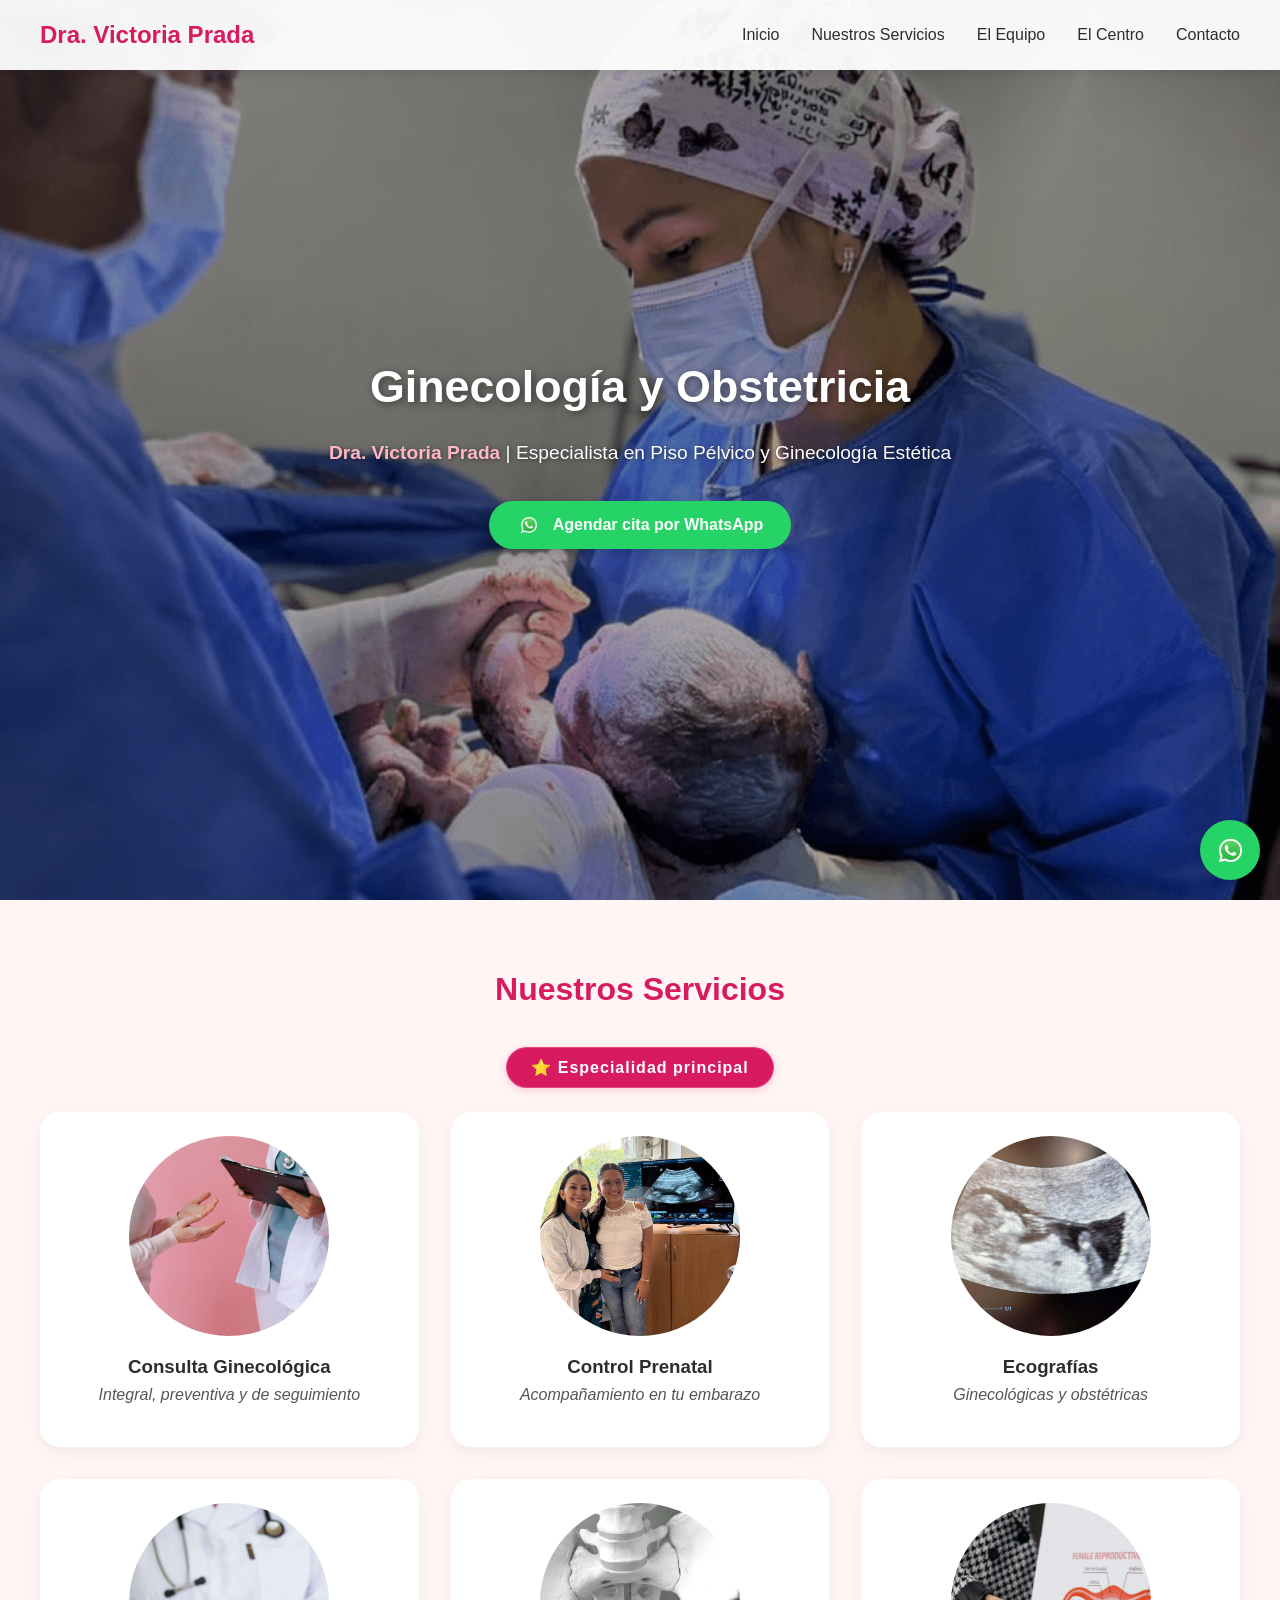
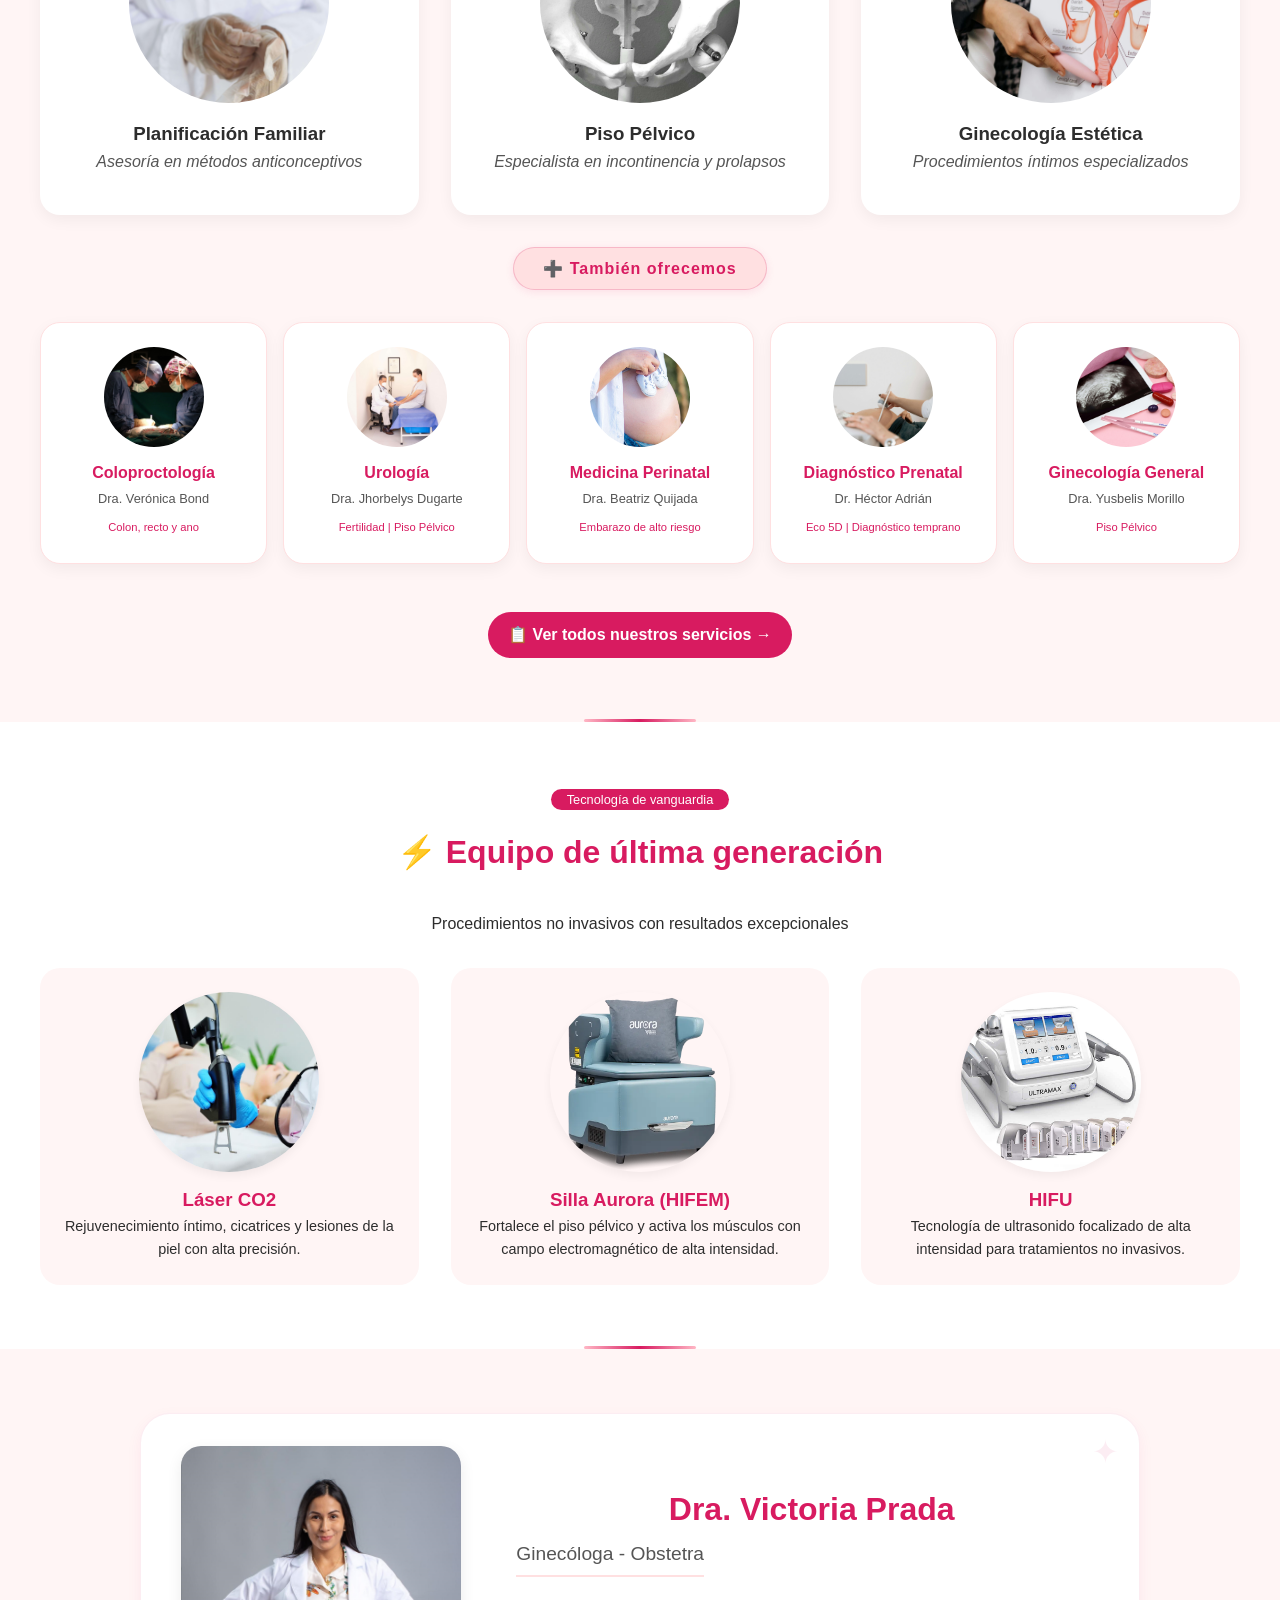
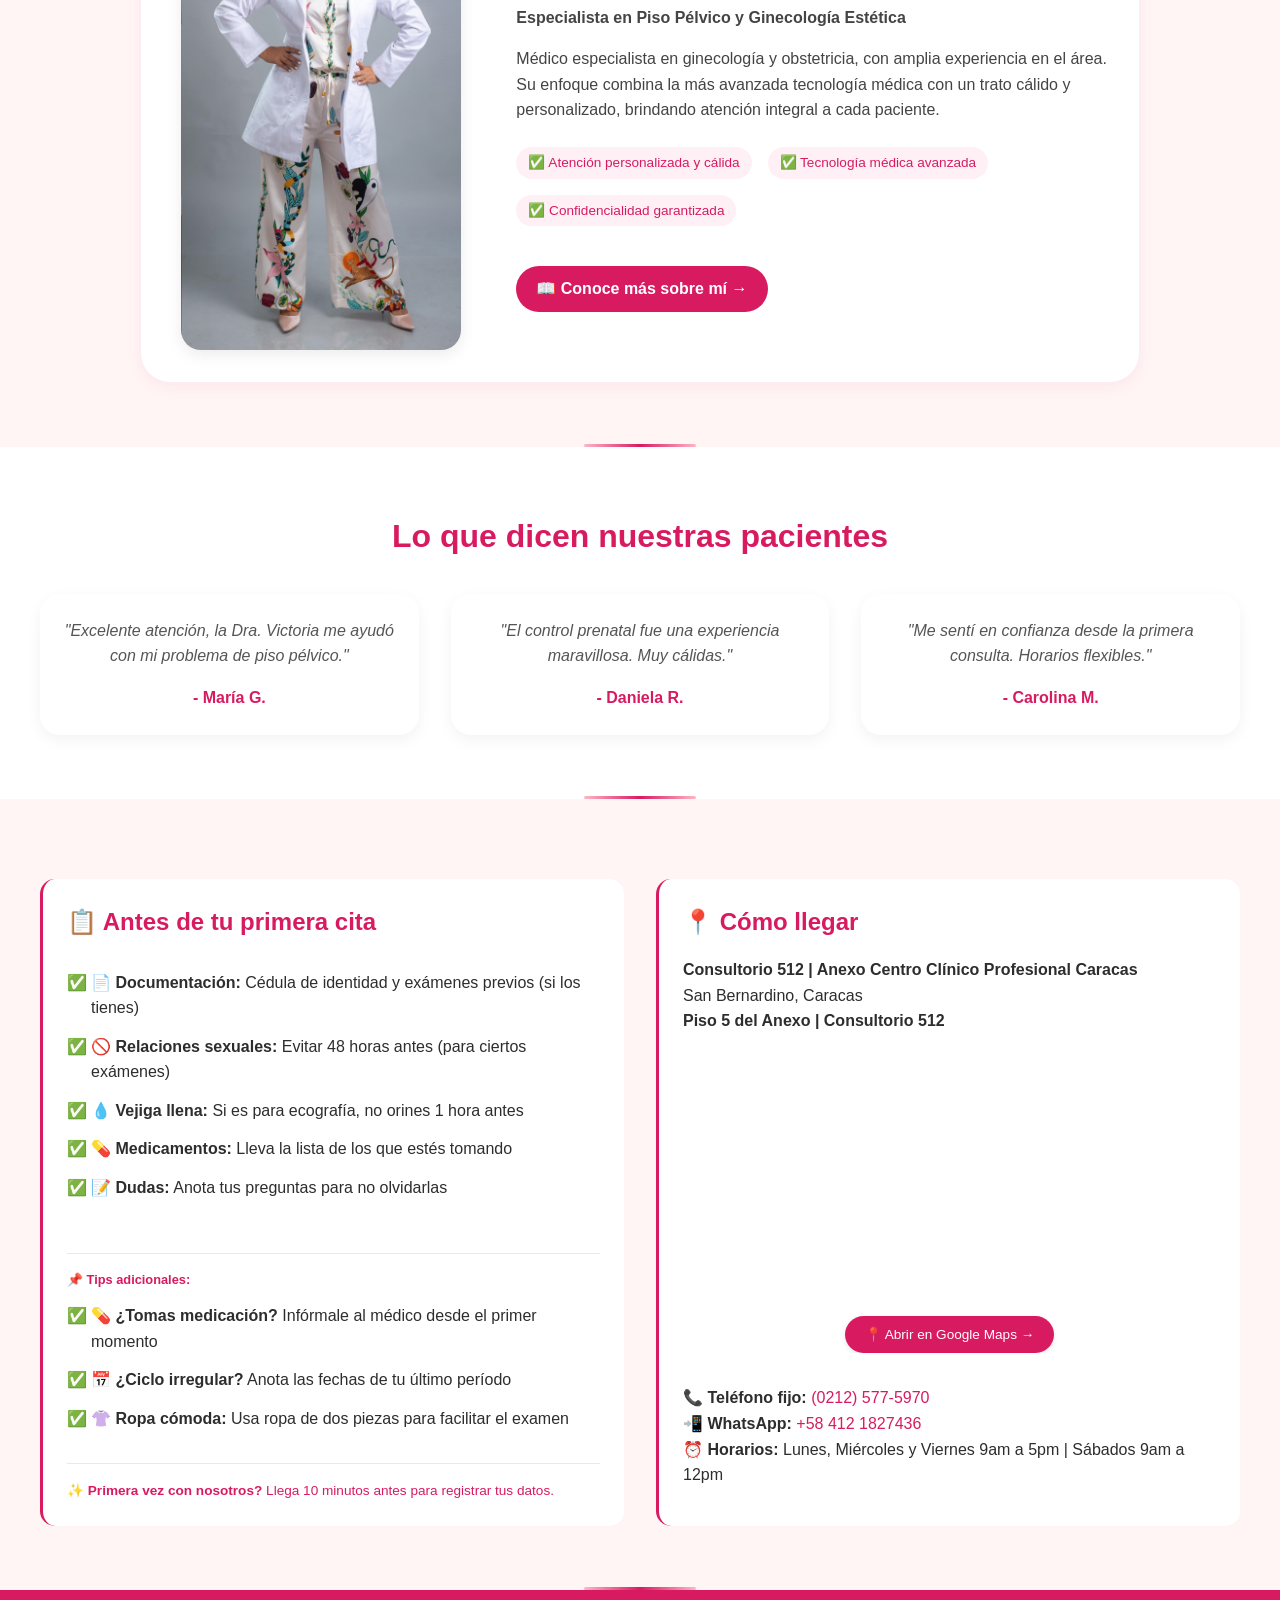
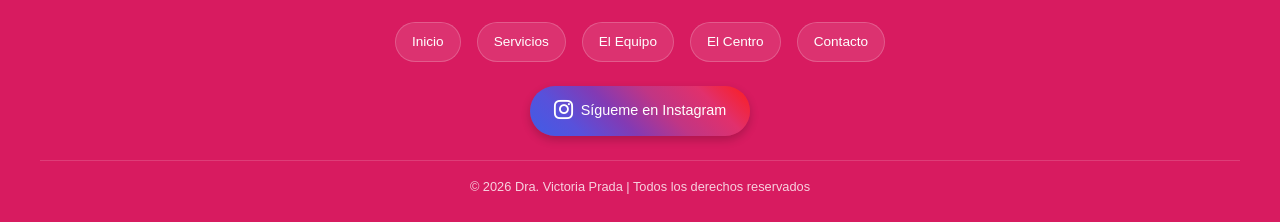
==== commit 31dddfc6: "Add files via upload" ====
--- a/index.html
+++ b/index.html
@@ -37,86 +37,51 @@
         </div>
     </section>
 
-    <!-- NUESTROS SERVICIOS (PRINCIPALES + COLABORADORES) -->
-    <section id="servicios" class="section">
+    <!-- NUESTROS SERVICIOS (FONDO ROSA SUAVE) -->
+    <section id="servicios" class="section" style="background: #FFF5F5;">
         <div class="container">
             <h2>Nuestros Servicios</h2>
 
-            <!-- Servicios principales (Dra. Victoria) -->
             <div class="badge-especialidad-principal">
                 <span>⭐ Especialidad principal</span>
             </div>
             <div class="testimonios-grid">
                 <div class="testimonio-card">
-                    <img src="img/consulta-ginecologica.jpg" loading="lazy" alt="Consulta Ginecológica" class="servicio-icono-circular" style="width: 200px; height: 200px; object-fit: cover;">
+                    <img src="img/consulta-ginecologica.jpg" alt="Consulta Ginecológica" class="servicio-icono-circular" style="width: 200px; height: 200px; object-fit: cover;">
                     <h3>Consulta Ginecológica</h3>
                     <p>Integral, preventiva y de seguimiento</p>
                 </div>
                 <div class="testimonio-card">
-                    <img src="img/control-pre.jpeg" loading="lazy" alt="Control Prenatal" class="servicio-icono-circular" style="width: 200px; height: 200px; object-fit: cover;">
+                    <img src="img/control-pre.jpeg" alt="Control Prenatal" class="servicio-icono-circular" style="width: 200px; height: 200px; object-fit: cover;">
                     <h3>Control Prenatal</h3>
                     <p>Acompañamiento en tu embarazo</p>
                 </div>
                 <div class="testimonio-card">
-                    <img src="img/ecografias.jpeg" loading="lazy" alt="Ecografías" class="servicio-icono-circular" style="width: 200px; height: 200px; object-fit: cover;">
+                    <img src="img/ecografias.jpeg" alt="Ecografías" class="servicio-icono-circular" style="width: 200px; height: 200px; object-fit: cover;">
                     <h3>Ecografías</h3>
                     <p>Ginecológicas y obstétricas</p>
                 </div>
                 <div class="testimonio-card">
-                    <img src="img/planificacion-familiar.jpg" loading="lazy" alt="Planificación Familiar" class="servicio-icono-circular" style="width: 200px; height: 200px; object-fit: cover;">
+                    <img src="img/planificacion-familiar.jpg" alt="Planificación Familiar" class="servicio-icono-circular" style="width: 200px; height: 200px; object-fit: cover;">
                     <h3>Planificación Familiar</h3>
                     <p>Asesoría en métodos anticonceptivos</p>
                 </div>
                 <div class="testimonio-card">
-                    <img src="img/piso-pelvico.jpg" loading="lazy" alt="Piso Pélvico" class="servicio-icono-circular" style="width: 200px; height: 200px; object-fit: cover;">
+                    <img src="img/piso-pelvico.jpg" alt="Piso Pélvico" class="servicio-icono-circular" style="width: 200px; height: 200px; object-fit: cover;">
                     <h3>Piso Pélvico</h3>
                     <p>Especialista en incontinencia y prolapsos</p>
                 </div>
                 <div class="testimonio-card">
-                    <img src="img/estetica.jpg" loading="lazy" alt="Ginecología Estética" class="servicio-icono-circular" style="width: 200px; height: 200px; object-fit: cover;">
+                    <img src="img/estetica.jpg" alt="Ginecología Estética" class="servicio-icono-circular" style="width: 200px; height: 200px; object-fit: cover;">
                     <h3>Ginecología Estética</h3>
                     <p>Procedimientos íntimos especializados</p>
                 </div>
             </div>
 
-            <!-- SECCIÓN DE TECNOLOGÍA DE PUNTA -->
-            <section class="section" style="background: #FFFFFF;">
-                <div class="container">
-                    <div style="text-align: center; margin-bottom: 2rem;">
-                        <span style="background: #D81B60; color: white; padding: 0.2rem 1rem; border-radius: 20px; font-size: 0.8rem;">Tecnología de vanguardia</span>
-                        <h2 style="margin-top: 1rem;">⚡ Equipo de última generación</h2>
-                        <p style="max-width: 700px; margin: 0 auto;">Procedimientos no invasivos con resultados excepcionales</p>
-                    </div>
-                    <div style="display: flex; flex-wrap: wrap; justify-content: center; gap: 2rem;">
-                        
-                        <div class="tecno-card" style="flex: 1; min-width: 200px; text-align: center; background: #FFF5F5; padding: 1.5rem; border-radius: 20px;">
-                            <img src="img/co2.jpg" loading="lazy" alt="Láser CO2" style="width: 180px; height: 180px; object-fit: cover; border-radius: 50%; margin: 0 auto 0.8rem; display: block; box-shadow: 0 4px 10px rgba(0,0,0,0.05);">
-                            <h3 style="color: #D81B60;">Láser CO2</h3>
-                            <p style="font-size: 0.9rem;">Rejuvenecimiento íntimo, cicatrices y lesiones de la piel con alta precisión.</p>
-                        </div>
-                        
-                        <div class="tecno-card" style="flex: 1; min-width: 200px; text-align: center; background: #FFF5F5; padding: 1.5rem; border-radius: 20px;">
-                            <img src="img/silla-aurora.jpg" loading="lazy" alt="Silla Aurora HIFEM" style="width: 180px; height: 180px; object-fit: cover; border-radius: 50%; margin: 0 auto 0.8rem; display: block; box-shadow: 0 4px 10px rgba(0,0,0,0.05);">
-                            <h3 style="color: #D81B60;">Silla Aurora (HIFEM)</h3>
-                            <p style="font-size: 0.9rem;">Fortalece el piso pélvico y activa los músculos con campo electromagnético de alta intensidad.</p>
-                        </div>
-                        
-                        <div class="tecno-card" style="flex: 1; min-width: 200px; text-align: center; background: #FFF5F5; padding: 1.5rem; border-radius: 20px;">
-                            <img src="img/hifu.jpg" loading="lazy" alt="HIFU" style="width: 180px; height: 180px; object-fit: cover; border-radius: 50%; margin: 0 auto 0.8rem; display: block; box-shadow: 0 4px 10px rgba(0,0,0,0.05);">
-                            <h3 style="color: #D81B60;">HIFU</h3>
-                            <p style="font-size: 0.9rem;">Tecnología de ultrasonido focalizado de alta intensidad para tratamientos no invasivos.</p>
-                        </div>
-
-                    </div>
-                </div>
-            </section>
-
-            <!-- Separador visual -->
             <div class="separador-servicios">
                 <span>➕ También ofrecemos</span>
             </div>
 
-            <!-- Servicios de especialistas colaboradores -->
             <div class="servicios-colaboradores-grid">
                 <div class="servicio-colab-card">
                     <img src="img/coloproctologia.jpg" loading="lazy" alt="Coloproctología" class="servicio-icono-pequeno" style="width: 100px; height: 100px; object-fit: cover; border-radius: 50%; margin: 0 auto 0.8rem; display: block;">
@@ -156,12 +121,40 @@
         </div>
     </section>
 
-    <!-- SECCIÓN PRINCIPAL: DRA. VICTORIA PRADA -->
+    <!-- SECCIÓN DE TECNOLOGÍA DE PUNTA (FONDO BLANCO) -->
+    <section class="section" style="background: #FFFFFF;">
+        <div class="container">
+            <div style="text-align: center; margin-bottom: 2rem;">
+                <span style="background: #D81B60; color: white; padding: 0.2rem 1rem; border-radius: 20px; font-size: 0.8rem;">Tecnología de vanguardia</span>
+                <h2 style="margin-top: 1rem;">⚡ Equipo de última generación</h2>
+                <p style="max-width: 700px; margin: 0 auto;">Procedimientos no invasivos con resultados excepcionales</p>
+            </div>
+            <div style="display: flex; flex-wrap: wrap; justify-content: center; gap: 2rem;">
+                <div style="flex: 1; min-width: 200px; text-align: center; background: #FFF5F5; padding: 1.5rem; border-radius: 20px;">
+                    <img src="img/co2.jpg" loading="lazy" alt="Láser CO2" style="width: 180px; height: 180px; object-fit: cover; border-radius: 50%; margin: 0 auto 0.8rem; display: block; box-shadow: 0 4px 10px rgba(0,0,0,0.05);">
+                    <h3 style="color: #D81B60;">Láser CO2</h3>
+                    <p style="font-size: 0.9rem;">Rejuvenecimiento íntimo, cicatrices y lesiones de la piel con alta precisión.</p>
+                </div>
+                <div style="flex: 1; min-width: 200px; text-align: center; background: #FFF5F5; padding: 1.5rem; border-radius: 20px;">
+                    <img src="img/silla-aurora.jpg" loading="lazy" alt="Silla Aurora HIFEM" style="width: 180px; height: 180px; object-fit: cover; border-radius: 50%; margin: 0 auto 0.8rem; display: block; box-shadow: 0 4px 10px rgba(0,0,0,0.05);">
+                    <h3 style="color: #D81B60;">Silla Aurora (HIFEM)</h3>
+                    <p style="font-size: 0.9rem;">Fortalece el piso pélvico y activa los músculos con campo electromagnético de alta intensidad.</p>
+                </div>
+                <div style="flex: 1; min-width: 200px; text-align: center; background: #FFF5F5; padding: 1.5rem; border-radius: 20px;">
+                    <img src="img/hifu.jpg" loading="lazy" alt="HIFU" style="width: 180px; height: 180px; object-fit: cover; border-radius: 50%; margin: 0 auto 0.8rem; display: block; box-shadow: 0 4px 10px rgba(0,0,0,0.05);">
+                    <h3 style="color: #D81B60;">HIFU</h3>
+                    <p style="font-size: 0.9rem;">Tecnología de ultrasonido focalizado de alta intensidad para tratamientos no invasivos.</p>
+                </div>
+            </div>
+        </div>
+    </section>
+
+    <!-- SECCIÓN PRINCIPAL: DRA. VICTORIA PRADA (FONDO ROSA SUAVE) -->
     <section id="dra-principal" class="section" style="background: #FFF5F5;">
         <div class="container">
             <div class="dra-destacada dra-index">
                 <div class="dra-foto">
-                    <img src="Recursos/img4.jpeg" loading="lazy" alt="Dra. Victoria Prada">
+                    <img src="Recursos/img4.jpeg" alt="Dra. Victoria Prada">
                 </div>
                 <div class="dra-info">
                     <h2>Dra. Victoria Prada</h2>
@@ -179,7 +172,7 @@
         </div>
     </section>
 
-    <!-- TESTIMONIOS -->
+    <!-- TESTIMONIOS (FONDO BLANCO) -->
     <section class="section">
         <div class="container">
             <h2>Lo que dicen nuestras pacientes</h2>
@@ -200,12 +193,10 @@
         </div>
     </section>
 
-    <!-- CÓMO PREPARAR TU CONSULTA + UBICACIÓN + TIPS -->
-    <section id="contacto" class="section">
+    <!-- CÓMO PREPARAR TU CONSULTA + UBICACIÓN + TIPS (FONDO ROSA SUAVE) -->
+    <section id="contacto" class="section" style="background: #FFF5F5;">
         <div class="container">
             <div class="flex-dos-columnas">
-
-                <!-- Columna izquierda: Cómo preparar tu consulta -->
                 <div class="preparacion-card">
                     <h3>📋 Antes de tu primera cita</h3>
                     <ul>
@@ -215,7 +206,6 @@
                         <li>💊 <strong>Medicamentos:</strong> Lleva la lista de los que estés tomando</li>
                         <li>📝 <strong>Dudas:</strong> Anota tus preguntas para no olvidarlas</li>
                     </ul>
-
                     <div style="margin-top: 1.5rem; padding-top: 1rem; border-top: 1px solid #FFE0E1;">
                         <p style="font-size: 0.8rem; color: #D81B60; margin-bottom: 0.5rem;">📌 <strong>Tips adicionales:</strong></p>
                         <ul>
@@ -224,18 +214,14 @@
                             <li>👚 <strong>Ropa cómoda:</strong> Usa ropa de dos piezas para facilitar el examen</li>
                         </ul>
                     </div>
-
                     <div style="margin-top: 1rem; padding-top: 1rem; border-top: 1px solid #FFE0E1;">
                         <p style="font-size: 0.85rem; color: #D81B60;">✨ <strong>Primera vez con nosotros?</strong> Llega 10 minutos antes para registrar tus datos.</p>
                     </div>
                 </div>
-
-                <!-- Columna derecha: Ubicación -->
                 <div class="ubicacion-card">
                     <h3>📍 Cómo llegar</h3>
                     <p><strong>Consultorio 512 | Anexo Centro Clínico Profesional Caracas</strong><br>San Bernardino, Caracas</p>
                     <p><strong>Piso 5 del Anexo | Consultorio 512</strong></p>
-
                     <div class="mapa">
                         <iframe 
                             src="https://www.google.com/maps/embed?pb=!1m18!1m12!1m3!1d3922.882932880826!2d-66.90144372483553!3d10.509885889623112!2m3!1f0!2f0!3f0!3m2!1i1024!2i768!4f13.1!3m3!1m2!1s0x8c2a5933c9a17fd3%3A0xaadf5f044b56b763!2sHospital%20de%20Cl%C3%ADnicas%20Caracas!5e0!3m2!1ses-419!2sve!4v1777513761220!5m2!1ses-419!2sve" 
@@ -250,7 +236,6 @@
                             <a href="https://www.google.com/maps?ll=10.509886,-66.898869&z=15&t=m&hl=es-419&gl=VE&mapclient=embed&cid=12312664378302707555" class="btn-maps" target="_blank" rel="noopener noreferrer" style="margin-top: 1rem">📍 Abrir en Google Maps →</a>
                         </div>
                     </div>
-
                     <div style="margin-top: 1rem;">
                         <p>📞 <strong>Teléfono fijo:</strong> <a href="tel:+582125775970" style="color: #D81B60; text-decoration: none;">(0212) 577-5970</a><br>
                         📲 <strong>WhatsApp:</strong> <a href="https://wa.me/584121827436" style="color: #D81B60; text-decoration: none;" target="_blank" rel="noopener noreferrer">+58 412 1827436</a><br>
@@ -261,33 +246,27 @@
         </div>
     </section>
 
-<!-- FOOTER MEJORADO -->
-<footer style="background: #D81B60; color: white; padding: 2rem 0 1rem 0;">
-    <div class="container">
-        
-        <!-- Links rápidos con diseño de botones -->
-        <div class="footer-links" style="display: flex; justify-content: center; gap: 1rem; flex-wrap: wrap; margin-bottom: 1.5rem;">
-            <a href="index.html" class="footer-btn">Inicio</a>
-            <a href="servicios.html" class="footer-btn">Servicios</a>
-            <a href="equipo-colaborador.html" class="footer-btn">El Equipo</a>
-            <a href="sobre-nosotros.html" class="footer-btn">El Centro</a>
-            <a href="index.html#contacto" class="footer-btn">Contacto</a>
-        </div>
-
-        <!-- Redes Sociales con botón más elegante -->
-        <div style="text-align: center; margin-bottom: 1.5rem;">
-            <a href="https://www.instagram.com/dravictoriaprada/" target="_blank" rel="noopener noreferrer" class="instagram-btn">
-                <i class="bi bi-instagram"></i>
-                <span>Sígueme en Instagram</span>
-            </a>
-        </div>
-
-        <!-- Copyright -->
-        <div style="text-align: center; border-top: 1px solid rgba(255,255,255,0.15); padding-top: 1rem;">
-            <p style="margin-bottom: 0.5rem; font-size: 0.8rem; opacity: 0.8;">© 2026 Dra. Victoria Prada | Todos los derechos reservados</p>
-        </div>
-    </div>
-</footer>
+    <!-- FOOTER -->
+    <footer style="background: #D81B60; color: white; padding: 2rem 0 1rem 0;">
+        <div class="container">
+            <div class="footer-links" style="display: flex; justify-content: center; gap: 1rem; flex-wrap: wrap; margin-bottom: 1.5rem;">
+                <a href="index.html" class="footer-btn">Inicio</a>
+                <a href="servicios.html" class="footer-btn">Servicios</a>
+                <a href="equipo-colaborador.html" class="footer-btn">El Equipo</a>
+                <a href="sobre-nosotros.html" class="footer-btn">El Centro</a>
+                <a href="index.html#contacto" class="footer-btn">Contacto</a>
+            </div>
+            <div style="text-align: center; margin-bottom: 1.5rem;">
+                <a href="https://www.instagram.com/dravictoriaprada/" target="_blank" rel="noopener noreferrer" class="instagram-btn">
+                    <i class="bi bi-instagram"></i>
+                    <span>Sígueme en Instagram</span>
+                </a>
+            </div>
+            <div style="text-align: center; border-top: 1px solid rgba(255,255,255,0.15); padding-top: 1rem;">
+                <p style="margin-bottom: 0.5rem; font-size: 0.8rem; opacity: 0.8;">© 2026 Dra. Victoria Prada | Todos los derechos reservados</p>
+            </div>
+        </div>
+    </footer>
 
     <!-- WHATSAPP FLOTANTE -->
     <a href="https://wa.me/584121827436" class="whatsapp-flotante" target="_blank" rel="noopener noreferrer">
@@ -302,58 +281,29 @@
                 navLinks.classList.toggle('active');
             });
         }
-
-        // Animación optimizada al hacer scroll
-        const tecnoCards = document.querySelectorAll('.tecno-card');
-        
-        function verificarTecnoCards() {
-            tecnoCards.forEach(card => {
-                if (!card.classList.contains('visible')) {
-                    const rect = card.getBoundingClientRect();
-                    const estaVisible = rect.top < window.innerHeight - 50;
-                    if (estaVisible) {
-                        card.classList.add('visible');
-                    }
-                }
-            });
-        }
-        
-        let ticking = false;
-        window.addEventListener('scroll', () => {
-            if (!ticking) {
-                requestAnimationFrame(() => {
-                    verificarTecnoCards();
-                    ticking = false;
-                });
-                ticking = true;
-            }
-        });
-        
-        window.addEventListener('DOMContentLoaded', verificarTecnoCards);
     </script>
 
-    <!-- NAVBAR INFERIOR (MÓVIL) -->
-<div class="bottom-nav">
-    <a href="index.html" class="bottom-nav-item active">
-        <span>🏠</span>
-        <span><strong>Inicio</strong></span>
-    </a>
-    <a href="servicios.html" class="bottom-nav-item">
-        <span>📋</span>
-        <span><strong>Servicios</strong></span>
-    </a>
-    <a href="equipo-colaborador.html" class="bottom-nav-item">
-        <span>👥</span>
-        <span><strong>Equipo</strong></span>
-    </a>
-    <a href="sobre-nosotros.html" class="bottom-nav-item">
-        <span>📍</span>
-        <span><strong>Centro</strong></span>
-    </a>
-    <a href="index.html#contacto" class="bottom-nav-item">
-        <span>📞</span>
-        <span><strong>Contacto</strong></span>
-    </a>
-</div>
+    <div class="bottom-nav">
+        <a href="index.html" class="bottom-nav-item active">
+            <span>🏠</span>
+            <span>Inicio</span>
+        </a>
+        <a href="servicios.html" class="bottom-nav-item">
+            <span>📋</span>
+            <span>Servicios</span>
+        </a>
+        <a href="equipo-colaborador.html" class="bottom-nav-item">
+            <span>👥</span>
+            <span>Equipo</span>
+        </a>
+        <a href="sobre-nosotros.html" class="bottom-nav-item">
+            <span>📍</span>
+            <span>Centro</span>
+        </a>
+        <a href="index.html#contacto" class="bottom-nav-item">
+            <span>📞</span>
+            <span>Contacto</span>
+        </a>
+    </div>
 </body>
 </html>
--- a/style.css
+++ b/style.css
@@ -1926,4 +1926,65 @@
     .dra-info-sobre h2 {
         font-size: 1.6rem;
     }
+}
+
+/* ============================================
+   FONDOS INTERCALADOS AUTOMÁTICOS
+   ============================================ */
+
+/* Fondo blanco por defecto para todas las secciones */
+.section {
+    background: #FFFFFF;
+}
+
+/* Las secciones impares (1, 3, 5, 7...) tendrán fondo rosa suave */
+.section:nth-child(odd) {
+    background: #FFF5F5;
+}
+
+/* Excepción: el hero no debe tener fondo rosa (mantiene su imagen) */
+.hero {
+    background: none;
+    background-image: url('img/background(2).png');
+    background-size: cover;
+    background-position: center;
+}
+
+.hero::before {
+    background: rgba(0, 0, 0, 0.35);
+}
+
+/* Excepción: el sobre-header no debe cambiar (ya tiene su propio fondo) */
+.sobre-header {
+    background: #FFF0F5;
+}
+
+/* Excepción: el footer no debe tener fondo rosa */
+footer {
+    background: #D81B60 !important;
+}
+
+/* Asegurar que las tarjetas dentro de secciones no hereden el fondo */
+.preparacion-card,
+.ubicacion-card,
+.dra-destacada,
+.dra-destacada-equipo,
+.dra-destacada-sobre,
+.objetivo-card,
+.especialidad-card,
+.servicio-card,
+.testimonio-card,
+.servicio-colab-card,
+.equipo-card {
+    background: white;
+}
+
+/* Fondo rosa para secciones impares */
+.section:nth-child(odd) {
+    background: #FFFFFF;
+}
+
+/* Fondo blanco para secciones pares */
+.section:nth-child(even) {
+    background: #FFFFFF;
 }
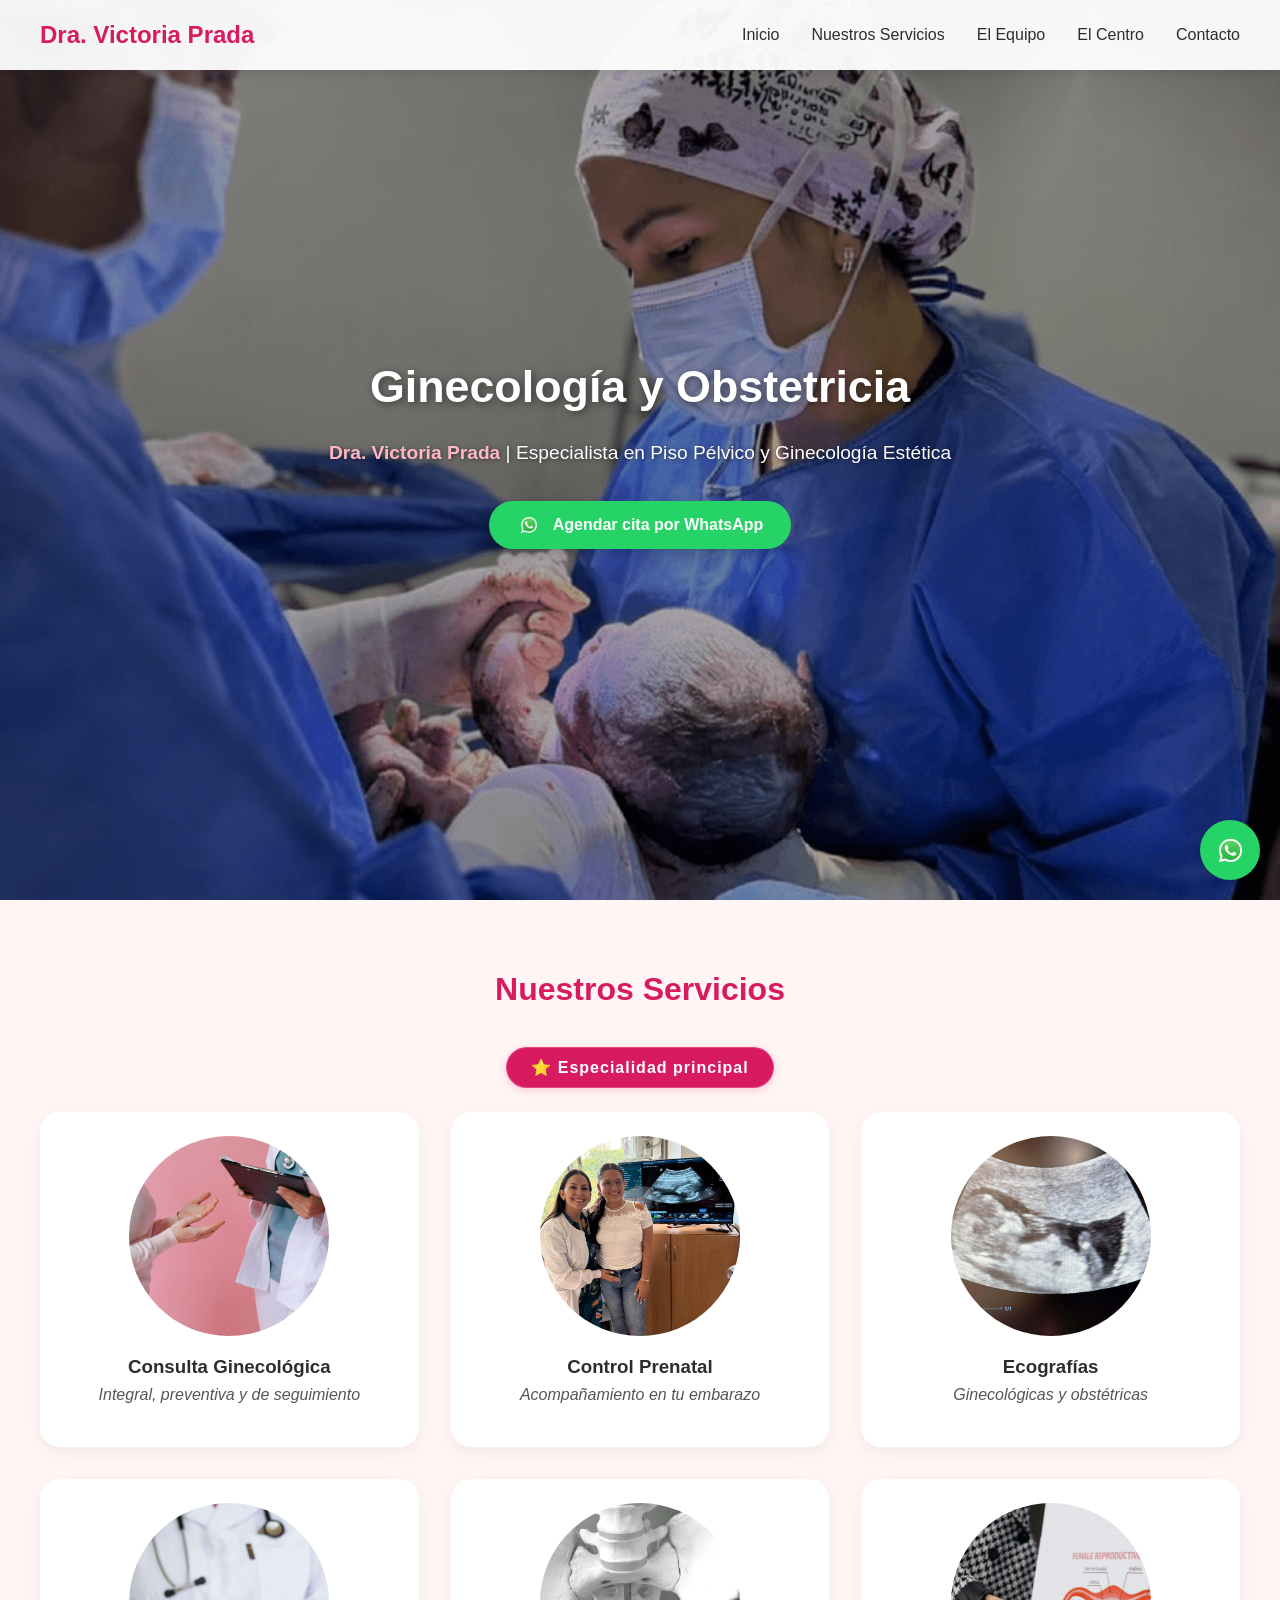
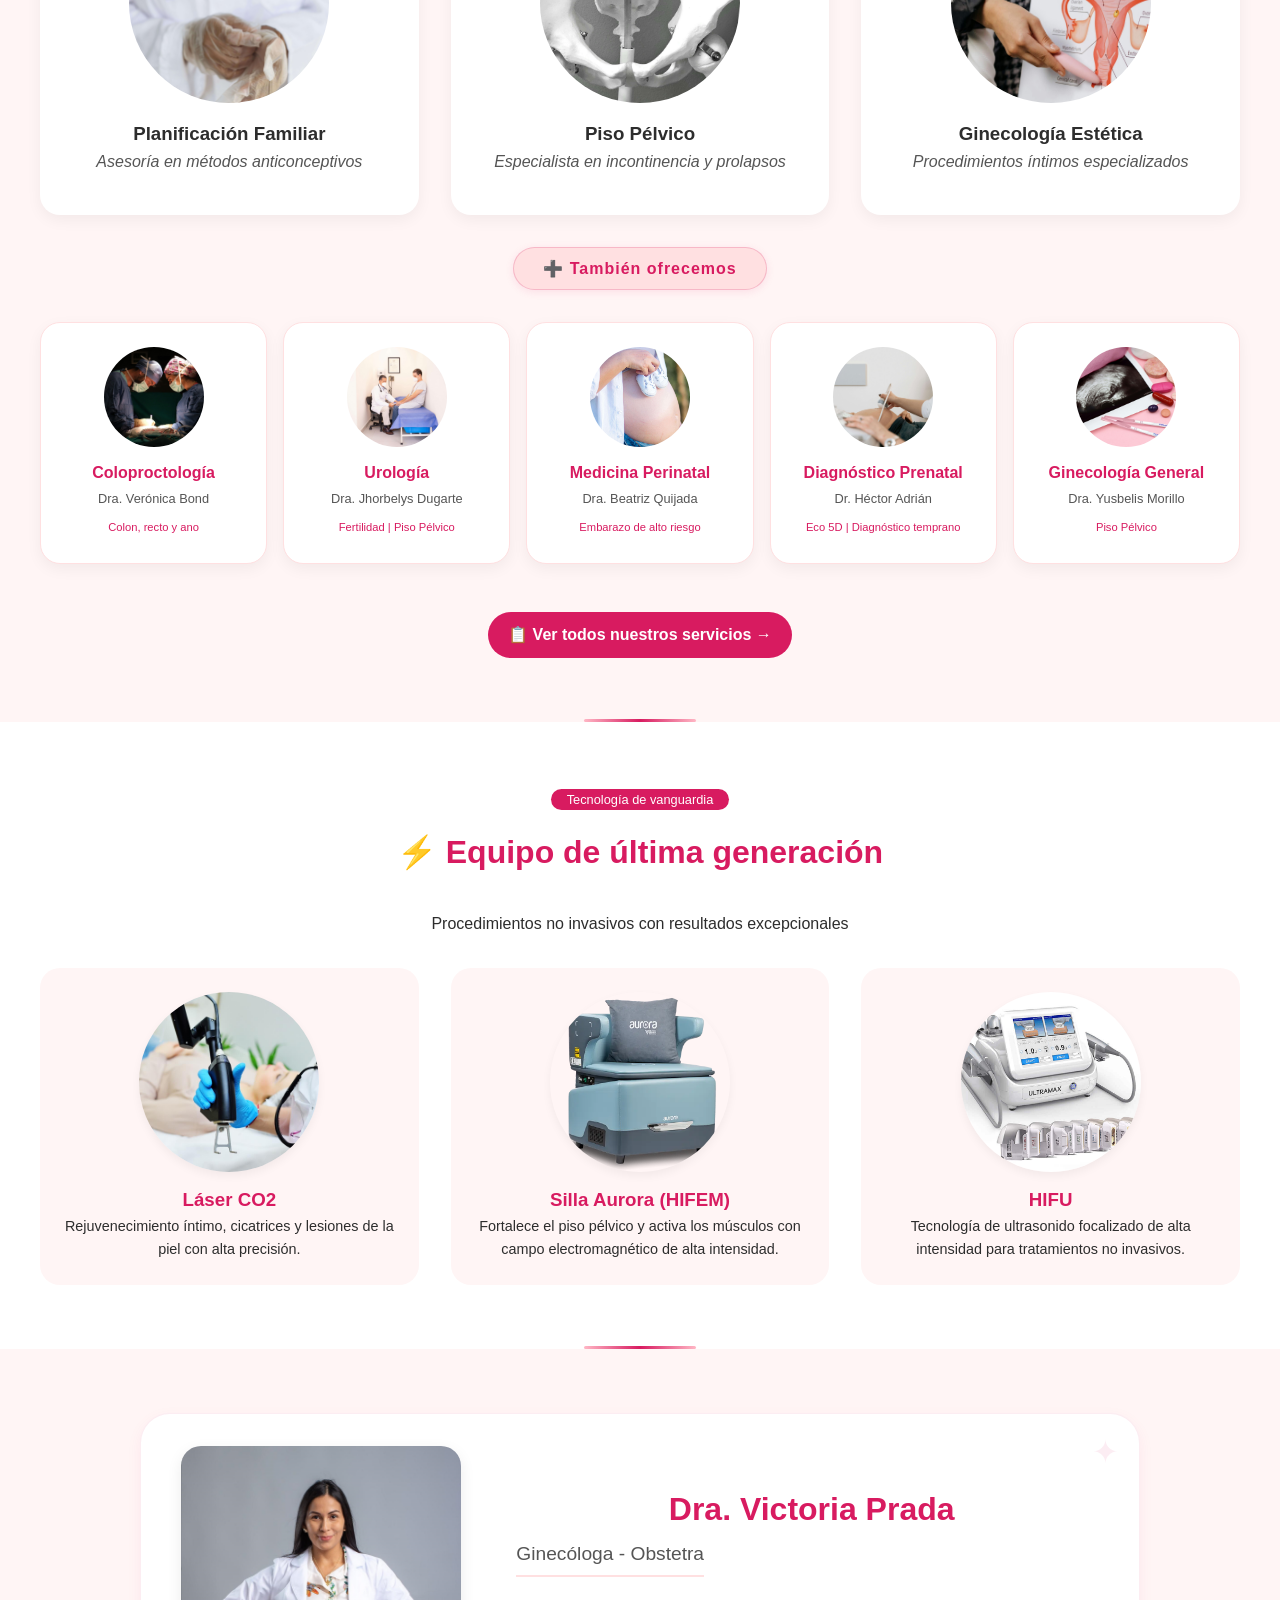
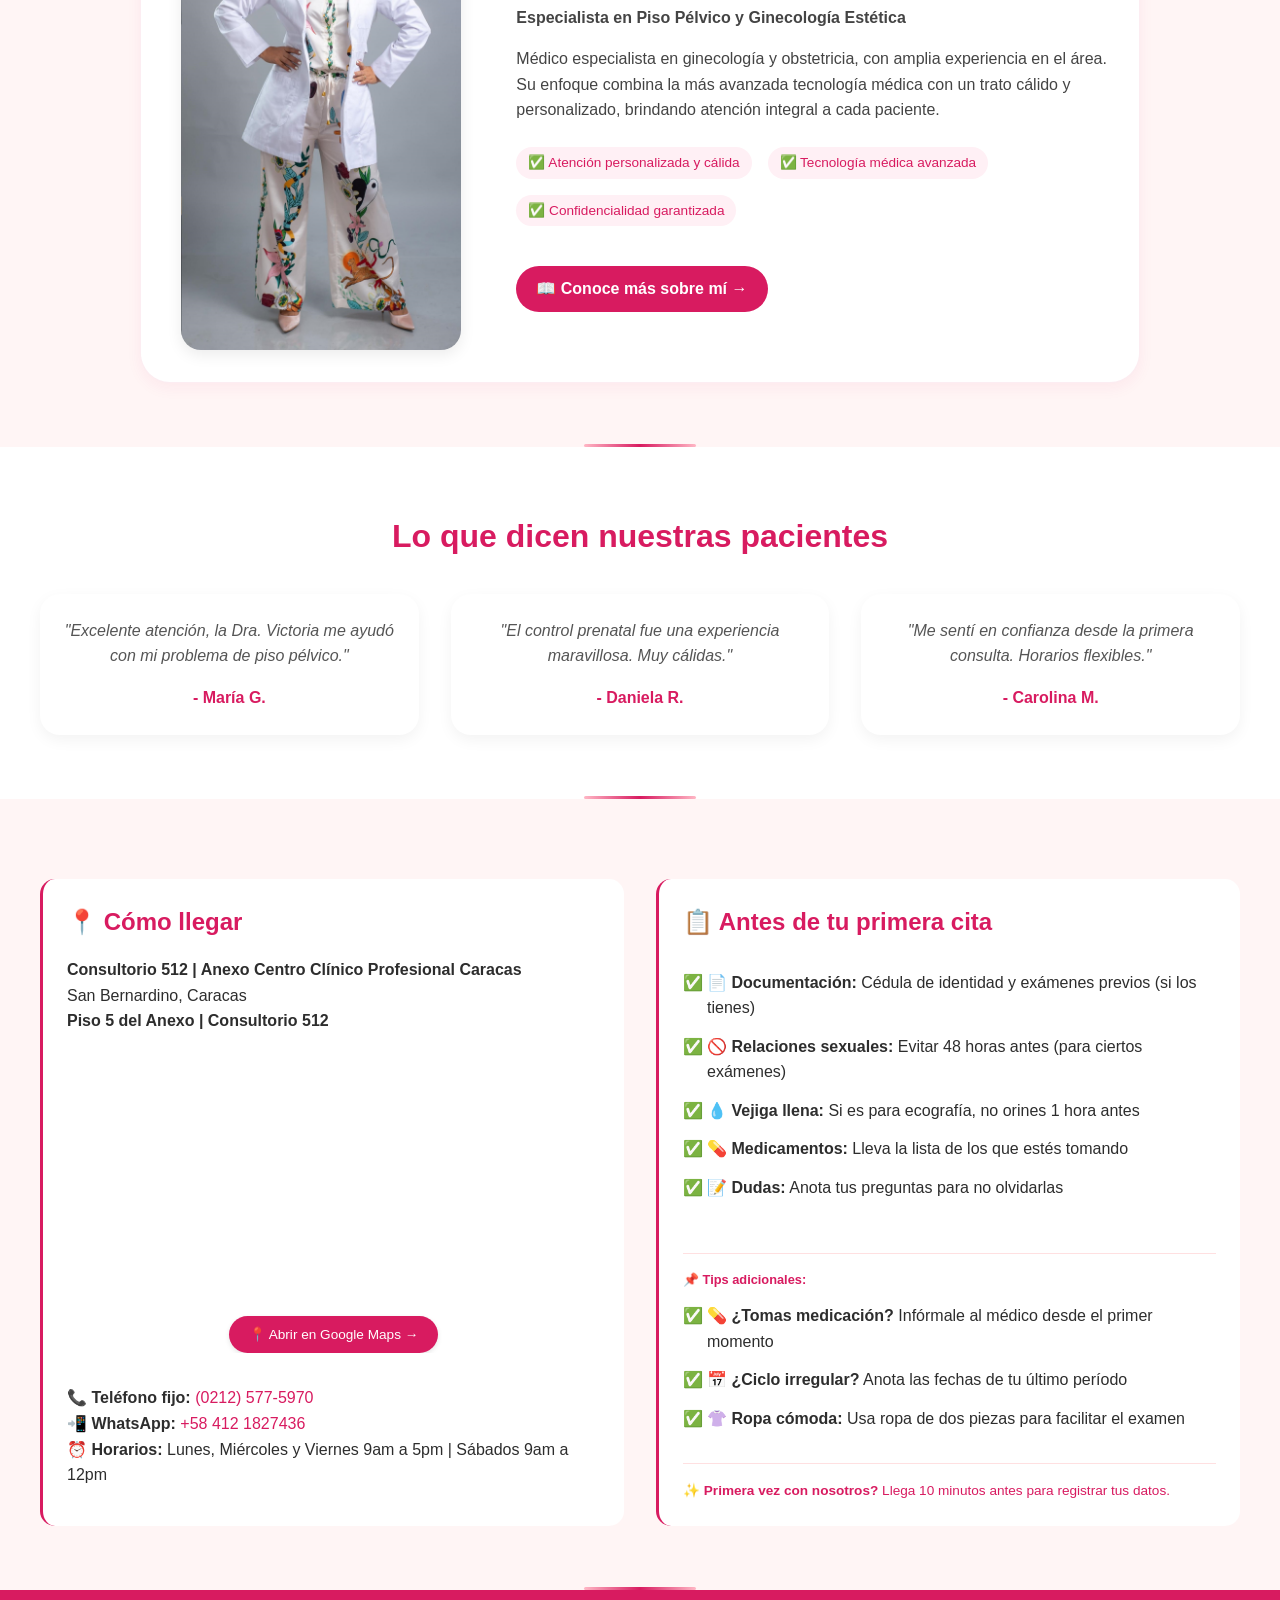
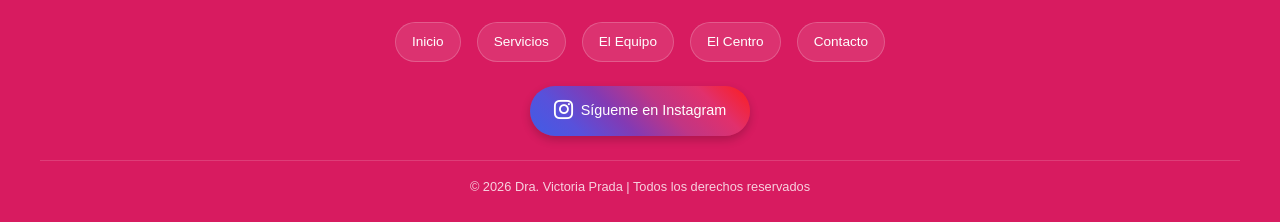
==== commit 420db620: "Update index.html cambio de mapa" ====
--- a/index.html
+++ b/index.html
@@ -196,28 +196,8 @@
     <!-- CÓMO PREPARAR TU CONSULTA + UBICACIÓN + TIPS (FONDO ROSA SUAVE) -->
     <section id="contacto" class="section" style="background: #FFF5F5;">
         <div class="container">
+
             <div class="flex-dos-columnas">
-                <div class="preparacion-card">
-                    <h3>📋 Antes de tu primera cita</h3>
-                    <ul>
-                        <li>📄 <strong>Documentación:</strong> Cédula de identidad y exámenes previos (si los tienes)</li>
-                        <li>🚫 <strong>Relaciones sexuales:</strong> Evitar 48 horas antes (para ciertos exámenes)</li>
-                        <li>💧 <strong>Vejiga llena:</strong> Si es para ecografía, no orines 1 hora antes</li>
-                        <li>💊 <strong>Medicamentos:</strong> Lleva la lista de los que estés tomando</li>
-                        <li>📝 <strong>Dudas:</strong> Anota tus preguntas para no olvidarlas</li>
-                    </ul>
-                    <div style="margin-top: 1.5rem; padding-top: 1rem; border-top: 1px solid #FFE0E1;">
-                        <p style="font-size: 0.8rem; color: #D81B60; margin-bottom: 0.5rem;">📌 <strong>Tips adicionales:</strong></p>
-                        <ul>
-                            <li>💊 <strong>¿Tomas medicación?</strong> Infórmale al médico desde el primer momento</li>
-                            <li>📅 <strong>¿Ciclo irregular?</strong> Anota las fechas de tu último período</li>
-                            <li>👚 <strong>Ropa cómoda:</strong> Usa ropa de dos piezas para facilitar el examen</li>
-                        </ul>
-                    </div>
-                    <div style="margin-top: 1rem; padding-top: 1rem; border-top: 1px solid #FFE0E1;">
-                        <p style="font-size: 0.85rem; color: #D81B60;">✨ <strong>Primera vez con nosotros?</strong> Llega 10 minutos antes para registrar tus datos.</p>
-                    </div>
-                </div>
                 <div class="ubicacion-card">
                     <h3>📍 Cómo llegar</h3>
                     <p><strong>Consultorio 512 | Anexo Centro Clínico Profesional Caracas</strong><br>San Bernardino, Caracas</p>
@@ -242,6 +222,28 @@
                         ⏰ <strong>Horarios:</strong> Lunes, Miércoles y Viernes 9am a 5pm | Sábados 9am a 12pm</p>
                     </div>
                 </div>
+                <div class="preparacion-card">
+                    <h3>📋 Antes de tu primera cita</h3>
+                    <ul>
+                        <li>📄 <strong>Documentación:</strong> Cédula de identidad y exámenes previos (si los tienes)</li>
+                        <li>🚫 <strong>Relaciones sexuales:</strong> Evitar 48 horas antes (para ciertos exámenes)</li>
+                        <li>💧 <strong>Vejiga llena:</strong> Si es para ecografía, no orines 1 hora antes</li>
+                        <li>💊 <strong>Medicamentos:</strong> Lleva la lista de los que estés tomando</li>
+                        <li>📝 <strong>Dudas:</strong> Anota tus preguntas para no olvidarlas</li>
+                    </ul>
+                    <div style="margin-top: 1.5rem; padding-top: 1rem; border-top: 1px solid #FFE0E1;">
+                        <p style="font-size: 0.8rem; color: #D81B60; margin-bottom: 0.5rem;">📌 <strong>Tips adicionales:</strong></p>
+                        <ul>
+                            <li>💊 <strong>¿Tomas medicación?</strong> Infórmale al médico desde el primer momento</li>
+                            <li>📅 <strong>¿Ciclo irregular?</strong> Anota las fechas de tu último período</li>
+                            <li>👚 <strong>Ropa cómoda:</strong> Usa ropa de dos piezas para facilitar el examen</li>
+                        </ul>
+                    </div>
+                    <div style="margin-top: 1rem; padding-top: 1rem; border-top: 1px solid #FFE0E1;">
+                        <p style="font-size: 0.85rem; color: #D81B60;">✨ <strong>Primera vez con nosotros?</strong> Llega 10 minutos antes para registrar tus datos.</p>
+                    </div>
+                </div>
+                
             </div>
         </div>
     </section>
@@ -306,4 +308,4 @@
         </a>
     </div>
 </body>
-</html>+</html>
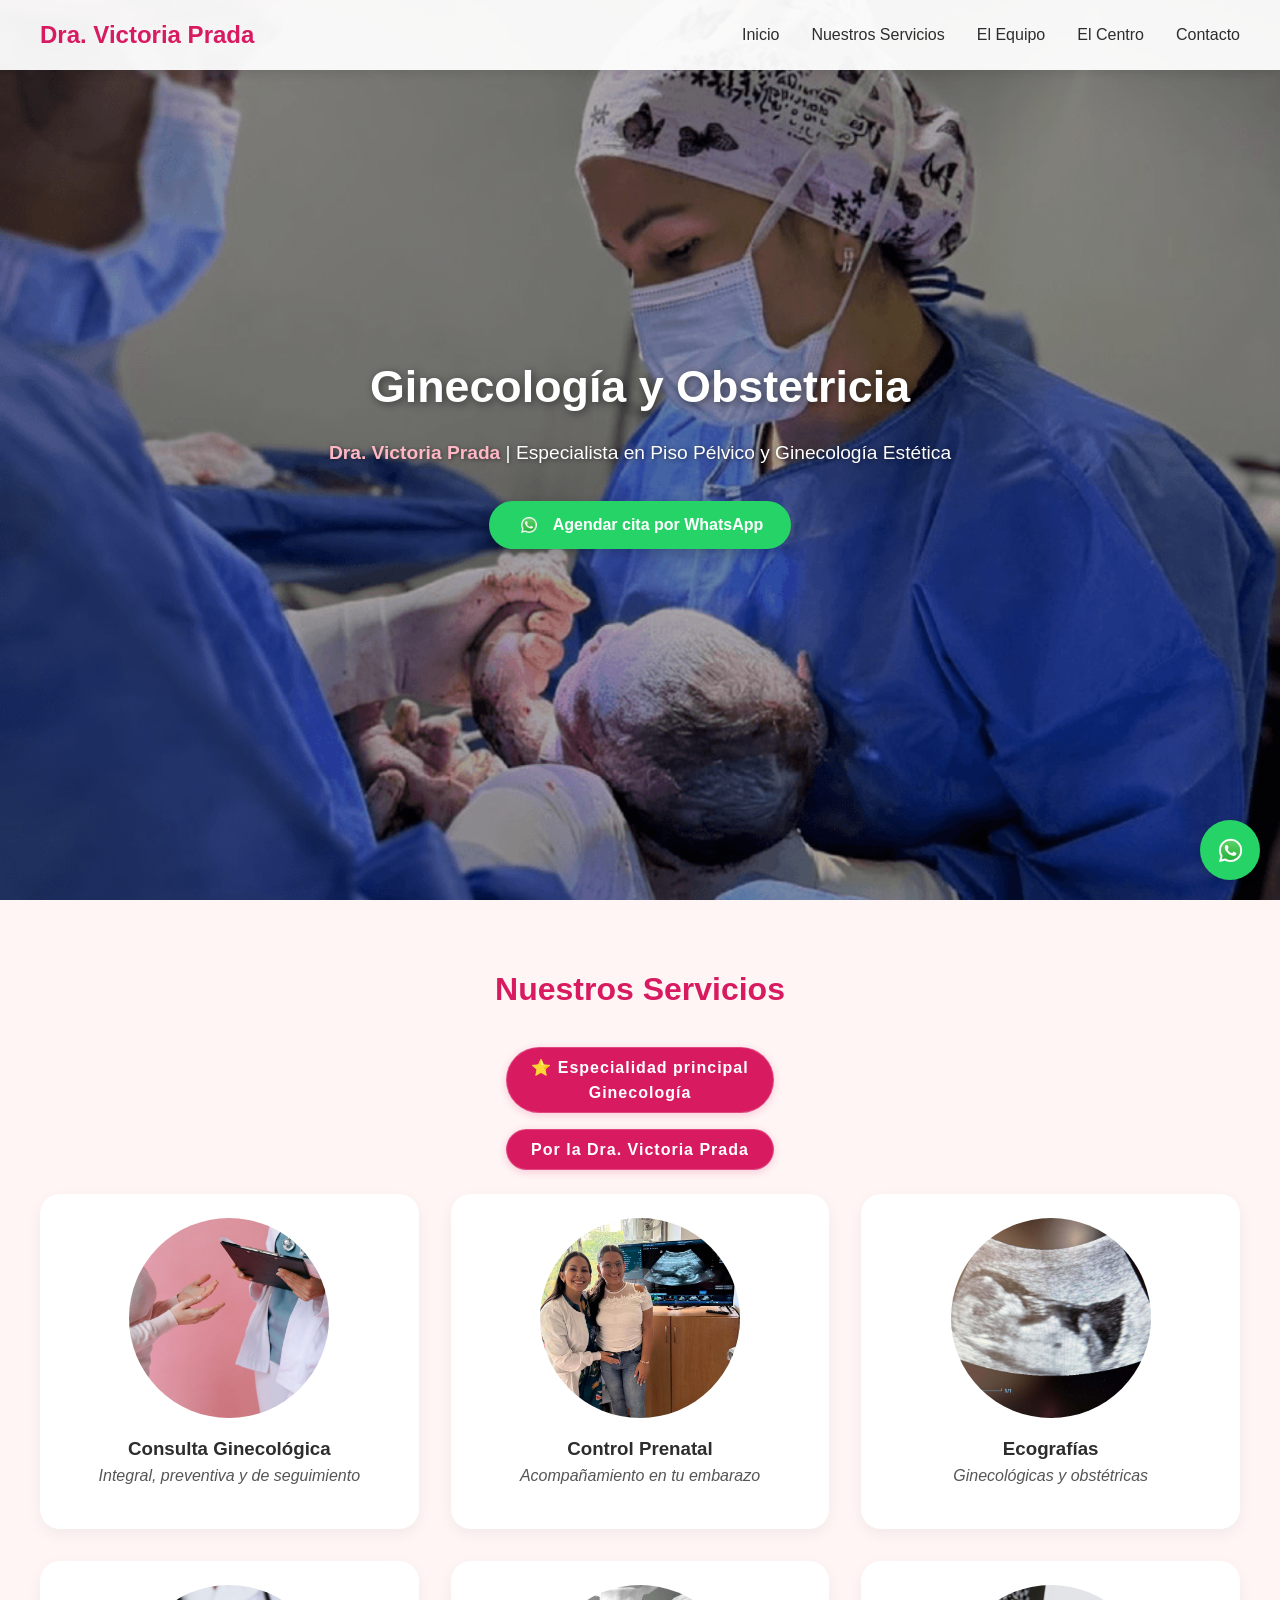
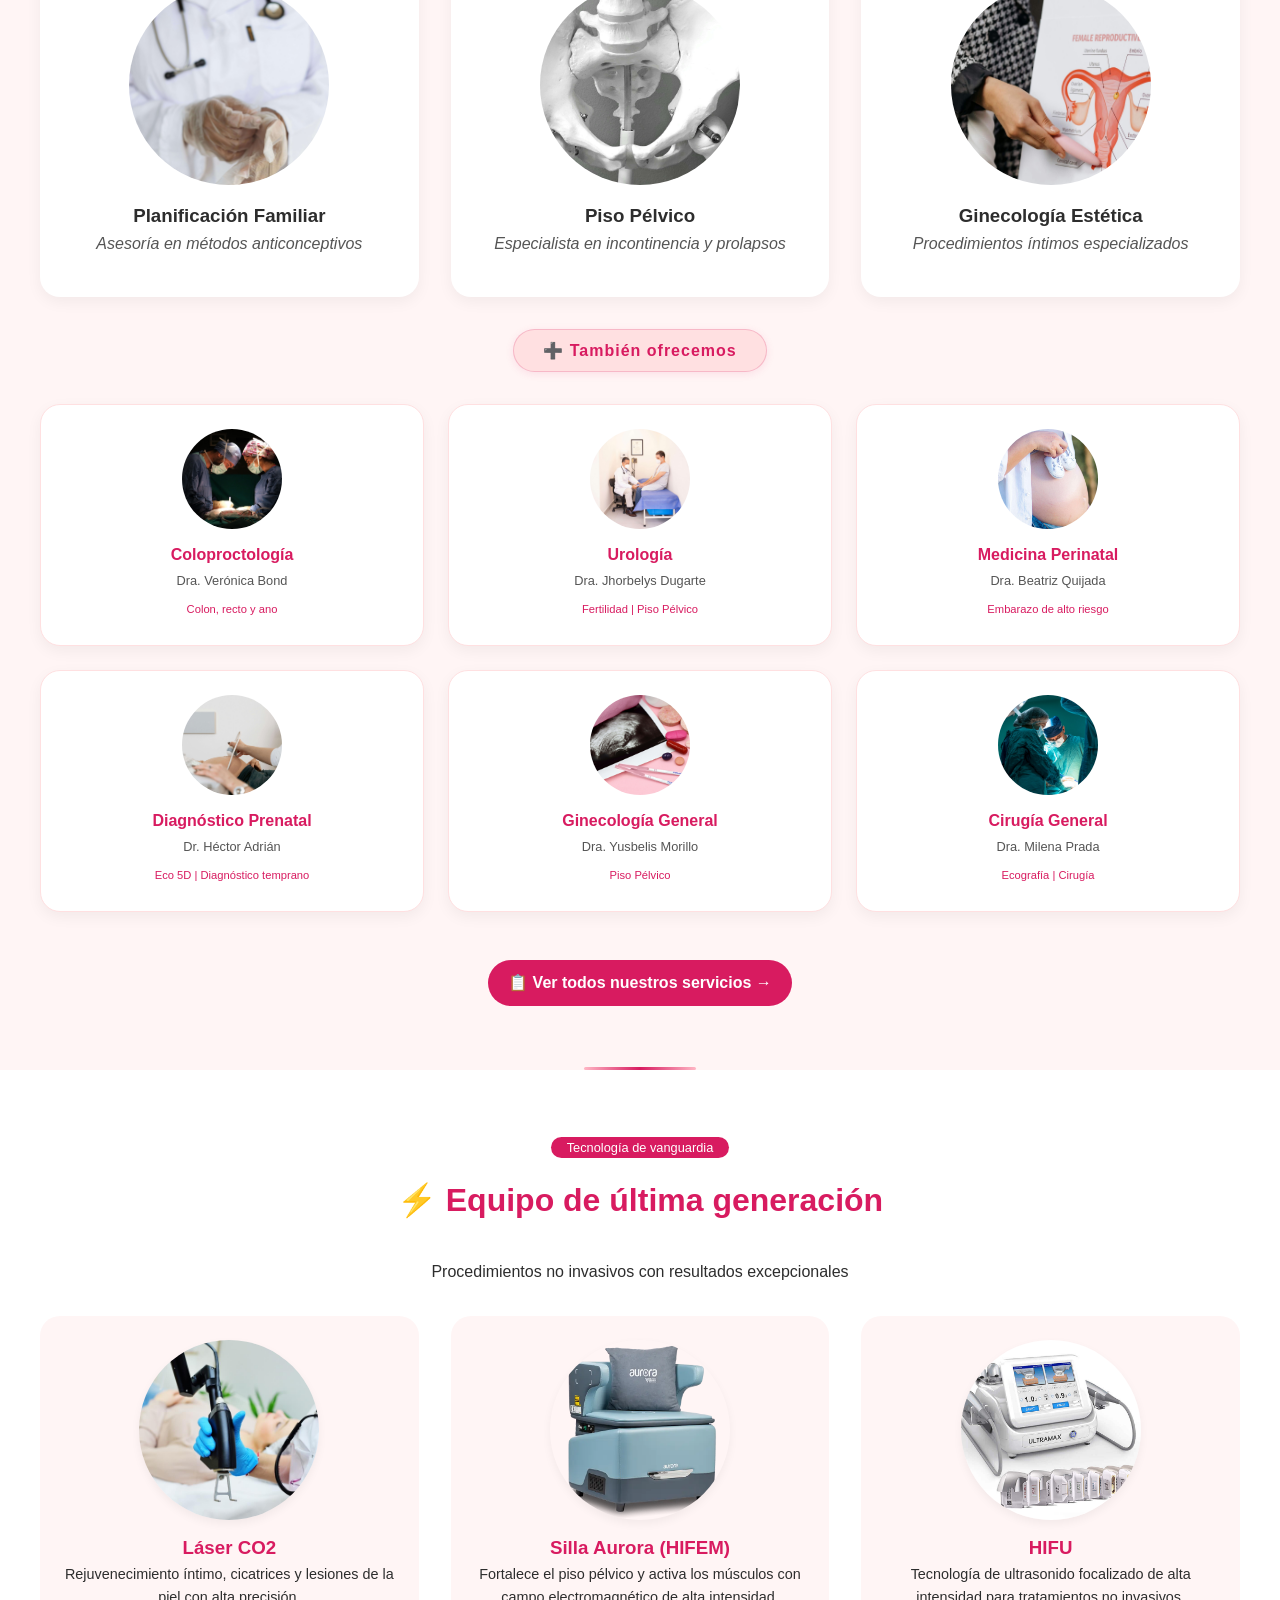
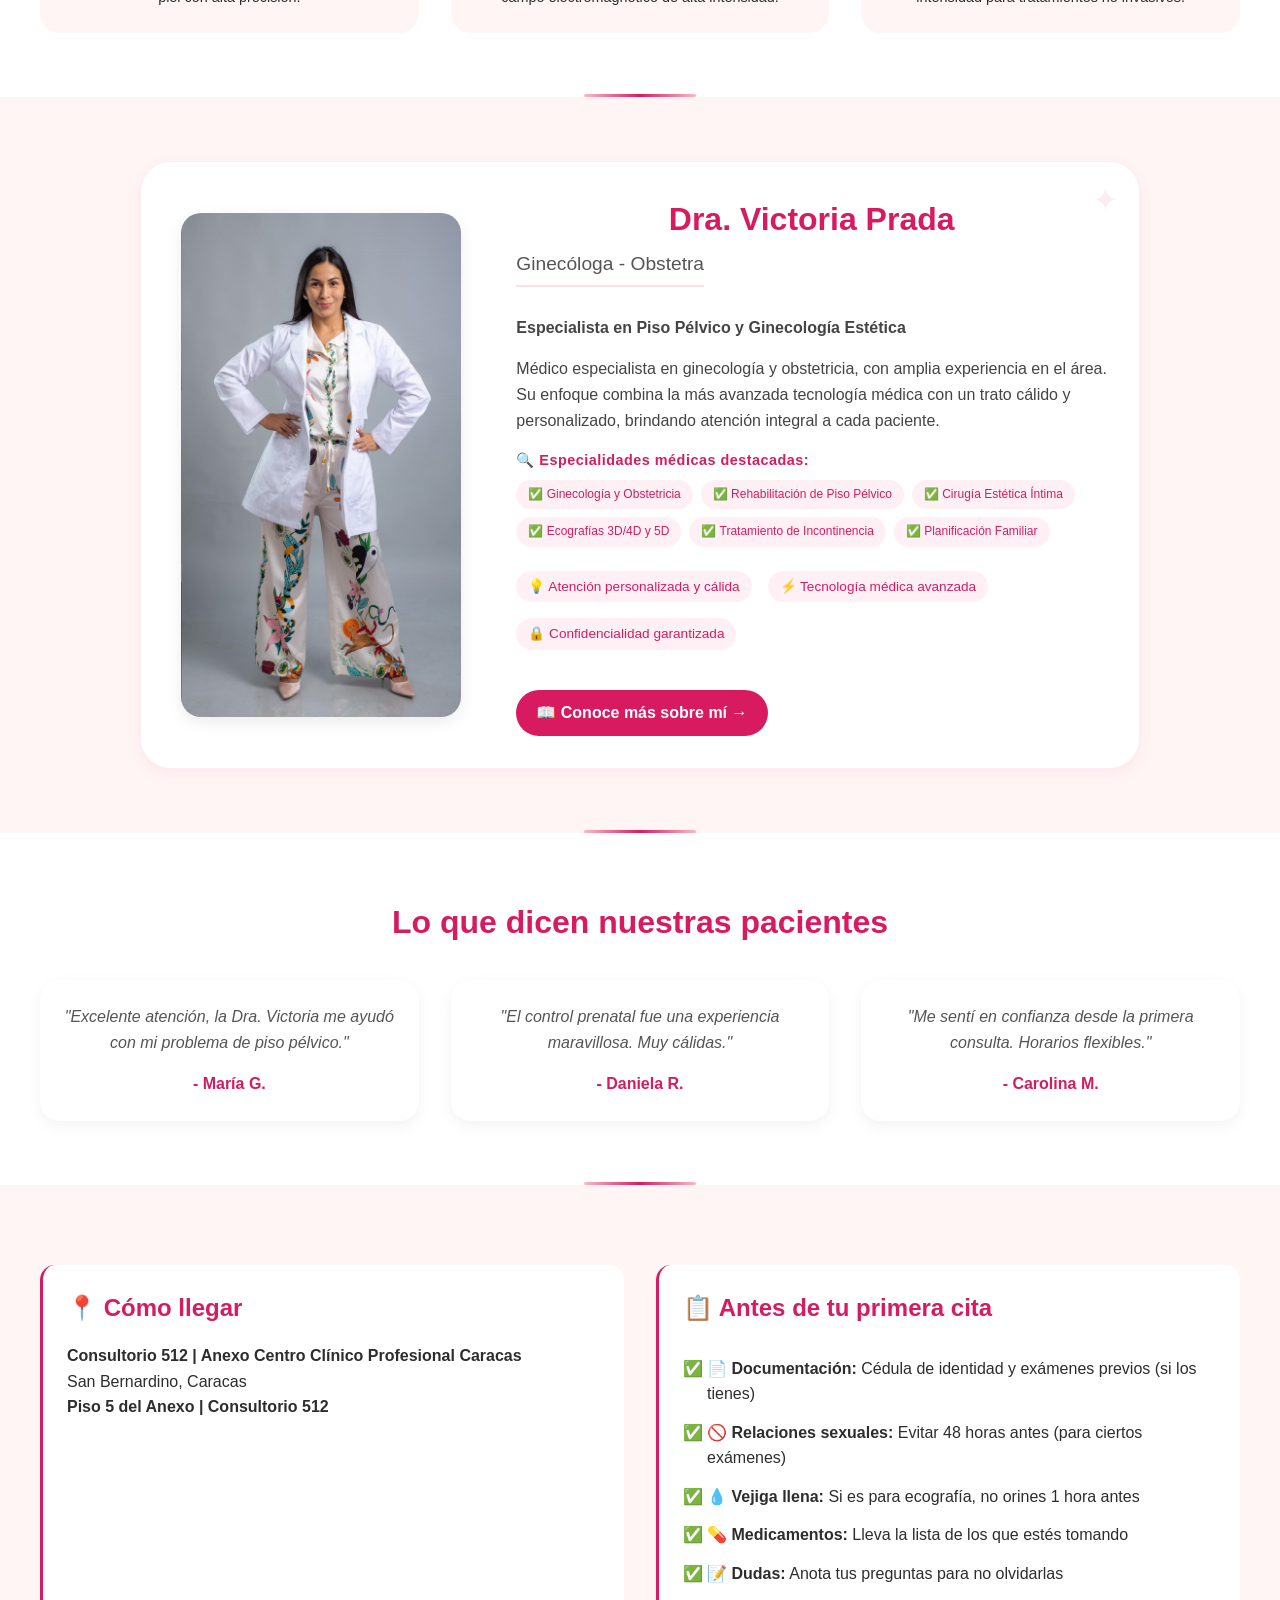
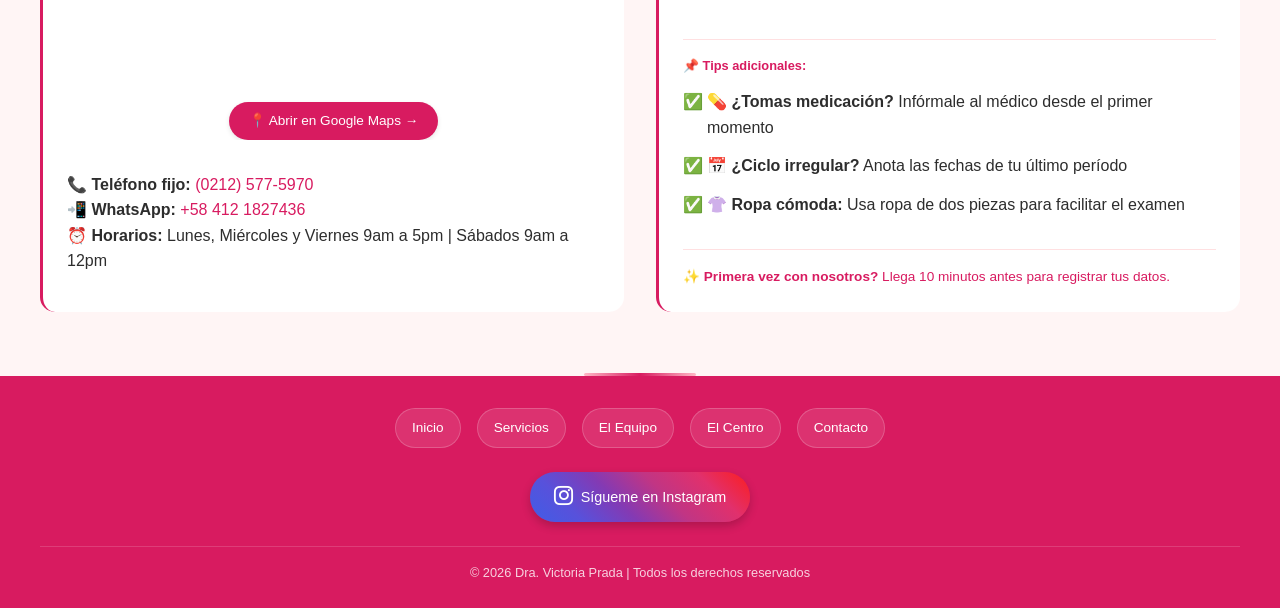
==== commit 14e4ad2f: "Add files via upload" ====
--- a/index.html
+++ b/index.html
@@ -3,7 +3,37 @@
 <head>
     <meta charset="UTF-8">
     <meta name="viewport" content="width=device-width, initial-scale=1.0, user-scalable=yes">
+    
+    <!-- ========== META TAGS SEO (para que la encuentren más rápido) ========== -->
     <title>Ginecóloga en Caracas | Dra. Victoria Prada - Piso Pélvico y Obstetricia</title>
+    <meta name="description" content="Dra. Victoria Prada, ginecóloga y obstetra en Caracas. Especialista en piso pélvico, ginecología estética, control prenatal y ecografías. Tecnología láser CO2, Silla Aurora y HIFU. Agenda tu cita por WhatsApp.">
+    <meta name="keywords" content="ginecóloga Caracas, obstetricia, piso pélvico, ginecología estética, láser CO2, control prenatal, ecografías, planificación familiar, Dra. Victoria Prada">
+    <meta name="author" content="Dra. Victoria Prada">
+    <meta name="robots" content="index, follow">
+    <meta name="language" content="Spanish">
+    <meta name="revisit-after" content="7 days">
+    <meta name="geo.region" content="VE-A">
+    <meta name="geo.placename" content="Caracas">
+    <meta name="geo.position" content="10.509886;-66.898869">
+    <meta name="ICBM" content="10.509886, -66.898869">
+    
+    <!-- Open Graph (para que se vea bonito en WhatsApp/Facebook) -->
+    <meta property="og:title" content="Ginecóloga en Caracas | Dra. Victoria Prada">
+    <meta property="og:description" content="Especialista en piso pélvico y ginecología estética. Tecnología de vanguardia.">
+    <meta property="og:image" content="https://efaxtower.github.io/pagina-ginecologia/Recursos/img4.jpeg">
+    <meta property="og:url" content="https://efaxtower.github.io/pagina-ginecologia/">
+    <meta property="og:type" content="website">
+    <meta property="og:locale" content="es_ES">
+    
+    <!-- Twitter Card -->
+    <meta name="twitter:card" content="summary_large_image">
+    <meta name="twitter:title" content="Ginecóloga en Caracas | Dra. Victoria Prada">
+    <meta name="twitter:description" content="Especialista en piso pélvico y ginecología estética.">
+    <meta name="twitter:image" content="https://efaxtower.github.io/pagina-ginecologia/Recursos/img4.jpeg">
+    
+    <!-- Canonical (evita contenido duplicado) -->
+    <link rel="canonical" href="https://efaxtower.github.io/pagina-ginecologia/">
+    
     <link rel="stylesheet" href="style.css">
     <link rel="icon" type="image/x-icon" href="img/favicon.ico">
     <link rel="stylesheet" href="https://cdn.jsdelivr.net/npm/bootstrap-icons@1.11.3/font/bootstrap-icons.min.css">
@@ -43,7 +73,9 @@
             <h2>Nuestros Servicios</h2>
 
             <div class="badge-especialidad-principal">
-                <span>⭐ Especialidad principal</span>
+                <span>⭐ Especialidad principal <p>Ginecología</p></span>
+                <p style="margin-top: 1rem;"> </p>
+                <span><p>Por la Dra. Victoria Prada</p></span>
             </div>
             <div class="testimonios-grid">
                 <div class="testimonio-card">
@@ -83,42 +115,48 @@
             </div>
 
             <div class="servicios-colaboradores-grid">
-                <div class="servicio-colab-card">
-                    <img src="img/coloproctologia.jpg" loading="lazy" alt="Coloproctología" class="servicio-icono-pequeno" style="width: 100px; height: 100px; object-fit: cover; border-radius: 50%; margin: 0 auto 0.8rem; display: block;">
-                    <h3>Coloproctología</h3>
-                    <p>Dra. Verónica Bond</p>
-                    <span class="servicio-tag">Colon, recto y ano</span>
-                </div>
-                <div class="servicio-colab-card">
-                    <img src="img/urologia.jpg" loading="lazy" alt="Urología" class="servicio-icono-pequeno" style="width: 100px; height: 100px; object-fit: cover; border-radius: 50%; margin: 0 auto 0.8rem; display: block;">
-                    <h3>Urología</h3>
-                    <p>Dra. Jhorbelys Dugarte</p>
-                    <span class="servicio-tag">Fertilidad | Piso Pélvico</span>
-                </div>
-                <div class="servicio-colab-card">
-                    <img src="img/perinatal.jpg" loading="lazy" alt="Medicina Perinatal" class="servicio-icono-pequeno" style="width: 100px; height: 100px; object-fit: cover; border-radius: 50%; margin: 0 auto 0.8rem; display: block;">
-                    <h3>Medicina Perinatal</h3>
-                    <p>Dra. Beatriz Quijada</p>
-                    <span class="servicio-tag">Embarazo de alto riesgo</span>
-                </div>
-                <div class="servicio-colab-card">
-                    <img src="img/diagnostico-prenatal.jpg" loading="lazy" alt="Diagnóstico Prenatal" class="servicio-icono-pequeno" style="width: 100px; height: 100px; object-fit: cover; border-radius: 50%; margin: 0 auto 0.8rem; display: block;">
-                    <h3>Diagnóstico Prenatal</h3>
-                    <p>Dr. Héctor Adrián</p>
-                    <span class="servicio-tag">Eco 5D | Diagnóstico temprano</span>
-                </div>
-                <div class="servicio-colab-card">
-                    <img src="img/ginecologia-general.jpg" loading="lazy" alt="Ginecología General" class="servicio-icono-pequeno" style="width: 100px; height: 100px; object-fit: cover; border-radius: 50%; margin: 0 auto 0.8rem; display: block;">
-                    <h3>Ginecología General</h3>
-                    <p>Dra. Yusbelis Morillo</p>
-                    <span class="servicio-tag">Piso Pélvico</span>
-                </div>
-            </div>
-
-            <div style="text-align: center; margin-top: 2rem;">
-                <a href="servicios.html" class="btn-secundario">📋 Ver todos nuestros servicios →</a>
-            </div>
-        </div>
+    <div class="servicio-colab-card">
+        <img src="img/coloproctologia.jpg" loading="lazy" alt="Coloproctología" class="servicio-icono-pequeno" style="width: 100px; height: 100px; object-fit: cover; border-radius: 50%; margin: 0 auto 0.8rem; display: block;">
+        <h3>Coloproctología</h3>
+        <p>Dra. Verónica Bond</p>
+        <span class="servicio-tag">Colon, recto y ano</span>
+    </div>
+    <div class="servicio-colab-card">
+        <img src="img/urologia.jpg" loading="lazy" alt="Urología" class="servicio-icono-pequeno" style="width: 100px; height: 100px; object-fit: cover; border-radius: 50%; margin: 0 auto 0.8rem; display: block;">
+        <h3>Urología</h3>
+        <p>Dra. Jhorbelys Dugarte</p>
+        <span class="servicio-tag">Fertilidad | Piso Pélvico</span>
+    </div>
+    <div class="servicio-colab-card">
+        <img src="img/perinatal.jpg" loading="lazy" alt="Medicina Perinatal" class="servicio-icono-pequeno" style="width: 100px; height: 100px; object-fit: cover; border-radius: 50%; margin: 0 auto 0.8rem; display: block;">
+        <h3>Medicina Perinatal</h3>
+        <p>Dra. Beatriz Quijada</p>
+        <span class="servicio-tag">Embarazo de alto riesgo</span>
+    </div>
+    <div class="servicio-colab-card">
+        <img src="img/diagnostico-prenatal.jpg" loading="lazy" alt="Diagnóstico Prenatal" class="servicio-icono-pequeno" style="width: 100px; height: 100px; object-fit: cover; border-radius: 50%; margin: 0 auto 0.8rem; display: block;">
+        <h3>Diagnóstico Prenatal</h3>
+        <p>Dr. Héctor Adrián</p>
+        <span class="servicio-tag">Eco 5D | Diagnóstico temprano</span>
+    </div>
+    <div class="servicio-colab-card">
+        <img src="img/ginecologia-general.jpg" loading="lazy" alt="Ginecología General" class="servicio-icono-pequeno" style="width: 100px; height: 100px; object-fit: cover; border-radius: 50%; margin: 0 auto 0.8rem; display: block;">
+        <h3>Ginecología General</h3>
+        <p>Dra. Yusbelis Morillo</p>
+        <span class="servicio-tag">Piso Pélvico</span>
+    </div>
+    <!-- TARJETA NUEVA: Dra. Milena Prada (Cirujano General) -->
+    <div class="servicio-colab-card">
+        <img src="img/cirugia-general.jpg" loading="lazy" alt="Cirugía General" class="servicio-icono-pequeno" style="width: 100px; height: 100px; object-fit: cover; border-radius: 50%; margin: 0 auto 0.8rem; display: block;">
+        <h3>Cirugía General</h3>
+        <p>Dra. Milena Prada</p>
+        <span class="servicio-tag">Ecografía | Cirugía</span>
+    </div>
+</div>
+
+<div style="text-align: center; margin-top: 2rem;">
+    <a href="servicios.html" class="btn-secundario">📋 Ver todos nuestros servicios →</a>
+</div>
     </section>
 
     <!-- SECCIÓN DE TECNOLOGÍA DE PUNTA (FONDO BLANCO) -->
@@ -151,26 +189,42 @@
 
     <!-- SECCIÓN PRINCIPAL: DRA. VICTORIA PRADA (FONDO ROSA SUAVE) -->
     <section id="dra-principal" class="section" style="background: #FFF5F5;">
-        <div class="container">
-            <div class="dra-destacada dra-index">
-                <div class="dra-foto">
-                    <img src="Recursos/img4.jpeg" alt="Dra. Victoria Prada">
-                </div>
-                <div class="dra-info">
-                    <h2>Dra. Victoria Prada</h2>
-                    <h3>Ginecóloga - Obstetra</h3>
-                    <p><strong>Especialista en Piso Pélvico y Ginecología Estética</strong></p>
-                    <p>Médico especialista en ginecología y obstetricia, con amplia experiencia en el área. Su enfoque combina la más avanzada tecnología médica con un trato cálido y personalizado, brindando atención integral a cada paciente.</p>
-                    <div class="dra-destacados">
-                        <span>✅ Atención personalizada y cálida</span>
-                        <span>✅ Tecnología médica avanzada</span>
-                        <span>✅ Confidencialidad garantizada</span>
+    <div class="container">
+        <div class="dra-destacada dra-index">
+            <div class="dra-foto">
+                <img src="Recursos/img4.jpeg" alt="Dra. Victoria Prada">
+            </div>
+            <div class="dra-info">
+                <h2>Dra. Victoria Prada</h2>
+                <h3>Ginecóloga - Obstetra</h3>
+                <p><strong>Especialista en Piso Pélvico y Ginecología Estética</strong></p>
+                <p>Médico especialista en ginecología y obstetricia, con amplia experiencia en el área. Su enfoque combina la más avanzada tecnología médica con un trato cálido y personalizado, brindando atención integral a cada paciente.</p>
+                
+                <!-- ESPECIALIDADES CLAVE CON H6 (SEO y claridad para el paciente) -->
+                <div class="dra-especialidades-destacadas">
+                    <h6>🔍 Especialidades médicas destacadas:</h6>
+                    <div class="especialidades-lista">
+                        <span>✅ Ginecología y Obstetricia</span>
+                        <span>✅ Rehabilitación de Piso Pélvico</span>
+                        <span>✅ Cirugía Estética Íntima</span>
+                        <span>✅ Ecografías 3D/4D y 5D</span>
+                        <span>✅ Tratamiento de Incontinencia</span>
+                        <span>✅ Planificación Familiar</span>
                     </div>
-                    <a href="sobre-nosotros.html" class="btn-secundario">📖 Conoce más sobre mí →</a>
-                </div>
-            </div>
-        </div>
-    </section>
+                </div>
+
+                <!-- VALORES (confianza, calidez, tecnología) -->
+                <div class="dra-destacados">
+                    <span>💡 Atención personalizada y cálida</span>
+                    <span>⚡ Tecnología médica avanzada</span>
+                    <span>🔒 Confidencialidad garantizada</span>
+                </div>
+                
+                <a href="sobre-nosotros.html" class="btn-secundario">📖 Conoce más sobre mí →</a>
+            </div>
+        </div>
+    </div>
+</section>
 
     <!-- TESTIMONIOS (FONDO BLANCO) -->
     <section class="section">
@@ -248,6 +302,11 @@
         </div>
     </section>
 
+    <!-- CONTADOR DE VISITAS (SOLO PARA TI) - aparece solo si tienes ?debug en la URL -->
+    <div id="contador-debug" style="position: fixed; bottom: 80px; right: 10px; background: #000000aa; color: lime; font-family: monospace; font-size: 12px; padding: 5px 10px; border-radius: 20px; z-index: 9999; backdrop-filter: blur(4px); display: none;">
+        👁️ <span id="visitas-numero">0</span> visitas únicas
+    </div>
+
     <!-- FOOTER -->
     <footer style="background: #D81B60; color: white; padding: 2rem 0 1rem 0;">
         <div class="container">
@@ -275,7 +334,32 @@
         <img src="img/whatsapp-icon.png" alt="WhatsApp" style="width: 35px; height: 35px;">
     </a>
 
+    <!-- NAVBAR INFERIOR (MÓVIL) CON BOOTSTRAP ICONS -->
+<div class="bottom-nav">
+    <a href="index.html" class="bottom-nav-item">
+        <i class="bi bi-house-door"></i>
+        <span>Inicio</span>
+    </a>
+    <a href="servicios.html" class="bottom-nav-item">
+        <i class="bi bi-list-ul"></i>
+        <span>Servicios</span>
+    </a>
+    <a href="equipo-colaborador.html" class="bottom-nav-item">
+        <i class="bi bi-people-fill"></i>
+        <span>Equipo</span>
+    </a>
+    <a href="sobre-nosotros.html" class="bottom-nav-item">
+        <i class="bi bi-building"></i>
+        <span>Centro</span>
+    </a>
+    <a href="index.html#contacto" class="bottom-nav-item">
+        <i class="bi bi-telephone-fill"></i>
+        <span>Contacto</span>
+    </a>
+</div>
+
     <script>
+        // ========== MENÚ HAMBURGUESA ==========
         const menuIcon = document.getElementById('menuIcon');
         const navLinks = document.getElementById('navLinks');
         if (menuIcon) {
@@ -283,29 +367,66 @@
                 navLinks.classList.toggle('active');
             });
         }
+
+        // ========== CONTADOR DE VISITAS ÚNICAS (sin base de datos) ==========
+        // Usa localStorage para recordar si este navegador ya contó esta visita
+        // La primera vez que alguien entra, suma 1. Si recarga, NO suma de nuevo.
+        // Para verlo: añade ?debug al final de la URL (ej: index.html?debug)
+        
+        function iniciarContadorVisitas() {
+            const storageKey = 'visitas_dra_victoria_prada';
+            const yaVisito = localStorage.getItem(storageKey);
+            
+            if (!yaVisito) {
+                // Primera vez de este dispositivo/navegador
+                localStorage.setItem(storageKey, 'true');
+                
+                // Aquí podrías enviar la visita a un Google Form o a un webhook si quieres llevar registro
+                // Por ahora, solo guardamos localmente y mostramos un mensaje en consola
+                console.log('📊 Nueva visita registrada (única por navegador)');
+                
+                // Opcional: Si quieres un contador TOTAL simple, podrías usar una variable global
+                // pero sin backend no se puede compartir entre usuarios. Esto es solo local.
+            } else {
+                console.log('📊 Este navegador ya visitó la página antes');
+            }
+            
+            // Mostrar contador local (solo para debugging si pones ?debug)
+            const params = new URLSearchParams(window.location.search);
+            if (params.has('debug')) {
+                const contadorDiv = document.getElementById('contador-debug');
+                if (contadorDiv) {
+                    contadorDiv.style.display = 'block';
+                    const visitasLocal = localStorage.getItem(storageKey) ? 'Sí (ya visitó)' : 'No (primera vez)';
+                    document.getElementById('visitas-numero').innerText = yaVisito ? '1+' : '1 (esta es la primera)';
+                    console.log('🔍 Modo debug activado - Visita única ya registrada:', !!yaVisito);
+                }
+            }
+        }
+        
+        // Ejecutar contador cuando cargue la página
+        iniciarContadorVisitas();
+        
+        // ========== GOOGLE ANALYTICS (para contar visitas REALES de todos) ==========
+        // Esto SÍ cuenta TODAS las visitas, desde cualquier dispositivo, sin necesidad de ?debug
+        // Solo necesitas crear una cuenta gratis en Google Analytics y pegar tu ID aquí
+        
+        // Descomenta las siguientes líneas y reemplaza 'G-XXXXXXXXXX' con tu ID de medición de Google Analytics
+        /*
+        (function() {
+            var script = document.createElement('script');
+            script.src = 'https://www.googletagmanager.com/gtag/js?id=G-XXXXXXXXXX';
+            script.async = true;
+            document.head.appendChild(script);
+            
+            window.dataLayer = window.dataLayer || [];
+            function gtag(){dataLayer.push(arguments);}
+            gtag('js', new Date());
+            gtag('config', 'G-XXXXXXXXXX');
+        })();
+        */
+        
+        // Mientras no tengas Google Analytics, el contador localStorage te sirve para pruebas
     </script>
-
-    <div class="bottom-nav">
-        <a href="index.html" class="bottom-nav-item active">
-            <span>🏠</span>
-            <span>Inicio</span>
-        </a>
-        <a href="servicios.html" class="bottom-nav-item">
-            <span>📋</span>
-            <span>Servicios</span>
-        </a>
-        <a href="equipo-colaborador.html" class="bottom-nav-item">
-            <span>👥</span>
-            <span>Equipo</span>
-        </a>
-        <a href="sobre-nosotros.html" class="bottom-nav-item">
-            <span>📍</span>
-            <span>Centro</span>
-        </a>
-        <a href="index.html#contacto" class="bottom-nav-item">
-            <span>📞</span>
-            <span>Contacto</span>
-        </a>
-    </div>
 </body>
-</html>
+</html>
--- a/style.css
+++ b/style.css
@@ -252,11 +252,27 @@
     margin-top: 1rem;
 }
 
+/* Grid para servicios colaboradores (También ofrecemos) - VERSIÓN FORZADA */
 .servicios-colaboradores-grid {
-    display: grid;
-    grid-template-columns: repeat(auto-fit, minmax(200px, 1fr));
-    gap: 1rem;
-    margin-top: 1rem;
+    display: grid !important;
+    grid-template-columns: repeat(3, 1fr) !important;
+    gap: 1.5rem !important;
+    margin-top: 1rem !important;
+}
+
+/* En tablet (entre 768px y 1024px) que se vean 2 columnas */
+@media (max-width: 1024px) and (min-width: 769px) {
+    .servicios-colaboradores-grid {
+        grid-template-columns: repeat(2, 1fr) !important;
+    }
+}
+
+/* En móvil, 1 columna */
+@media (max-width: 768px) {
+    .servicios-colaboradores-grid {
+        grid-template-columns: 1fr !important;
+        gap: 0.8rem !important;
+    }
 }
 
 .objetivos-grid {
@@ -979,7 +995,7 @@
 .tecno-card:nth-child(3) { transition-delay: 0.5s; }
 
 /* ============================================
-   17. BOTTOM NAVIGATION (MÓVIL)
+  .17 BOTTOM NAVIGATION (MÓVIL) CON BOOTSTRAP ICONS
    ============================================ */
 .bottom-nav {
     position: fixed;
@@ -989,7 +1005,7 @@
     background: white;
     display: flex;
     justify-content: space-around;
-    padding: 8px 0 12px;
+    padding: 8px 0 10px;
     box-shadow: 0 -2px 10px rgba(0,0,0,0.1);
     z-index: 1000;
     border-top: 1px solid #FFE0E1;
@@ -1003,18 +1019,32 @@
     color: #888;
     font-size: 0.7rem;
     transition: color 0.2s;
-}
-
-.bottom-nav-item span:first-child {
+    gap: 4px;
+}
+
+.bottom-nav-item i {
     font-size: 1.4rem;
-    margin-bottom: 2px;
-}
-
-.bottom-nav-item.active { color: #D81B60; }
-.bottom-nav-item:hover { color: #D81B60; }
+}
+
+.bottom-nav-item.active {
+    color: #D81B60;
+}
+
+.bottom-nav-item:hover {
+    color: #D81B60;
+}
 
 @media (min-width: 769px) {
-    .bottom-nav { display: none; }
+    .bottom-nav {
+        display: none;
+    }
+}
+
+/* Ajuste para el padding inferior del body (evita que el bottom-nav tape contenido) */
+@media (max-width: 768px) {
+    body {
+        padding-bottom: 70px;
+    }
 }
 
 /* ============================================
@@ -1987,4 +2017,41 @@
 /* Fondo blanco para secciones pares */
 .section:nth-child(even) {
     background: #FFFFFF;
+}
+
+/* ============================================
+   ESPECIALIDADES DESTACADAS (CON H6)
+   ============================================ */
+.dra-especialidades-destacadas {
+    margin: 1rem 0 0.5rem 0;
+}
+
+.dra-especialidades-destacadas h6 {
+    color: #D81B60;
+    font-size: 0.9rem;
+    margin-bottom: 0.5rem;
+    font-weight: 600;
+    letter-spacing: 0.5px;
+}
+
+.especialidades-lista {
+    display: flex;
+    flex-wrap: wrap;
+    gap: 0.5rem;
+    margin-top: 0.5rem;
+}
+
+.especialidades-lista span {
+    background: #FFF0F5;
+    padding: 5px 12px;
+    border-radius: 25px;
+    font-size: 0.75rem;
+    color: #D81B60;
+    font-weight: 500;
+    transition: all 0.2s ease;
+}
+
+.especialidades-lista span:hover {
+    background: #FFE0E1;
+    transform: translateY(-2px);
 }
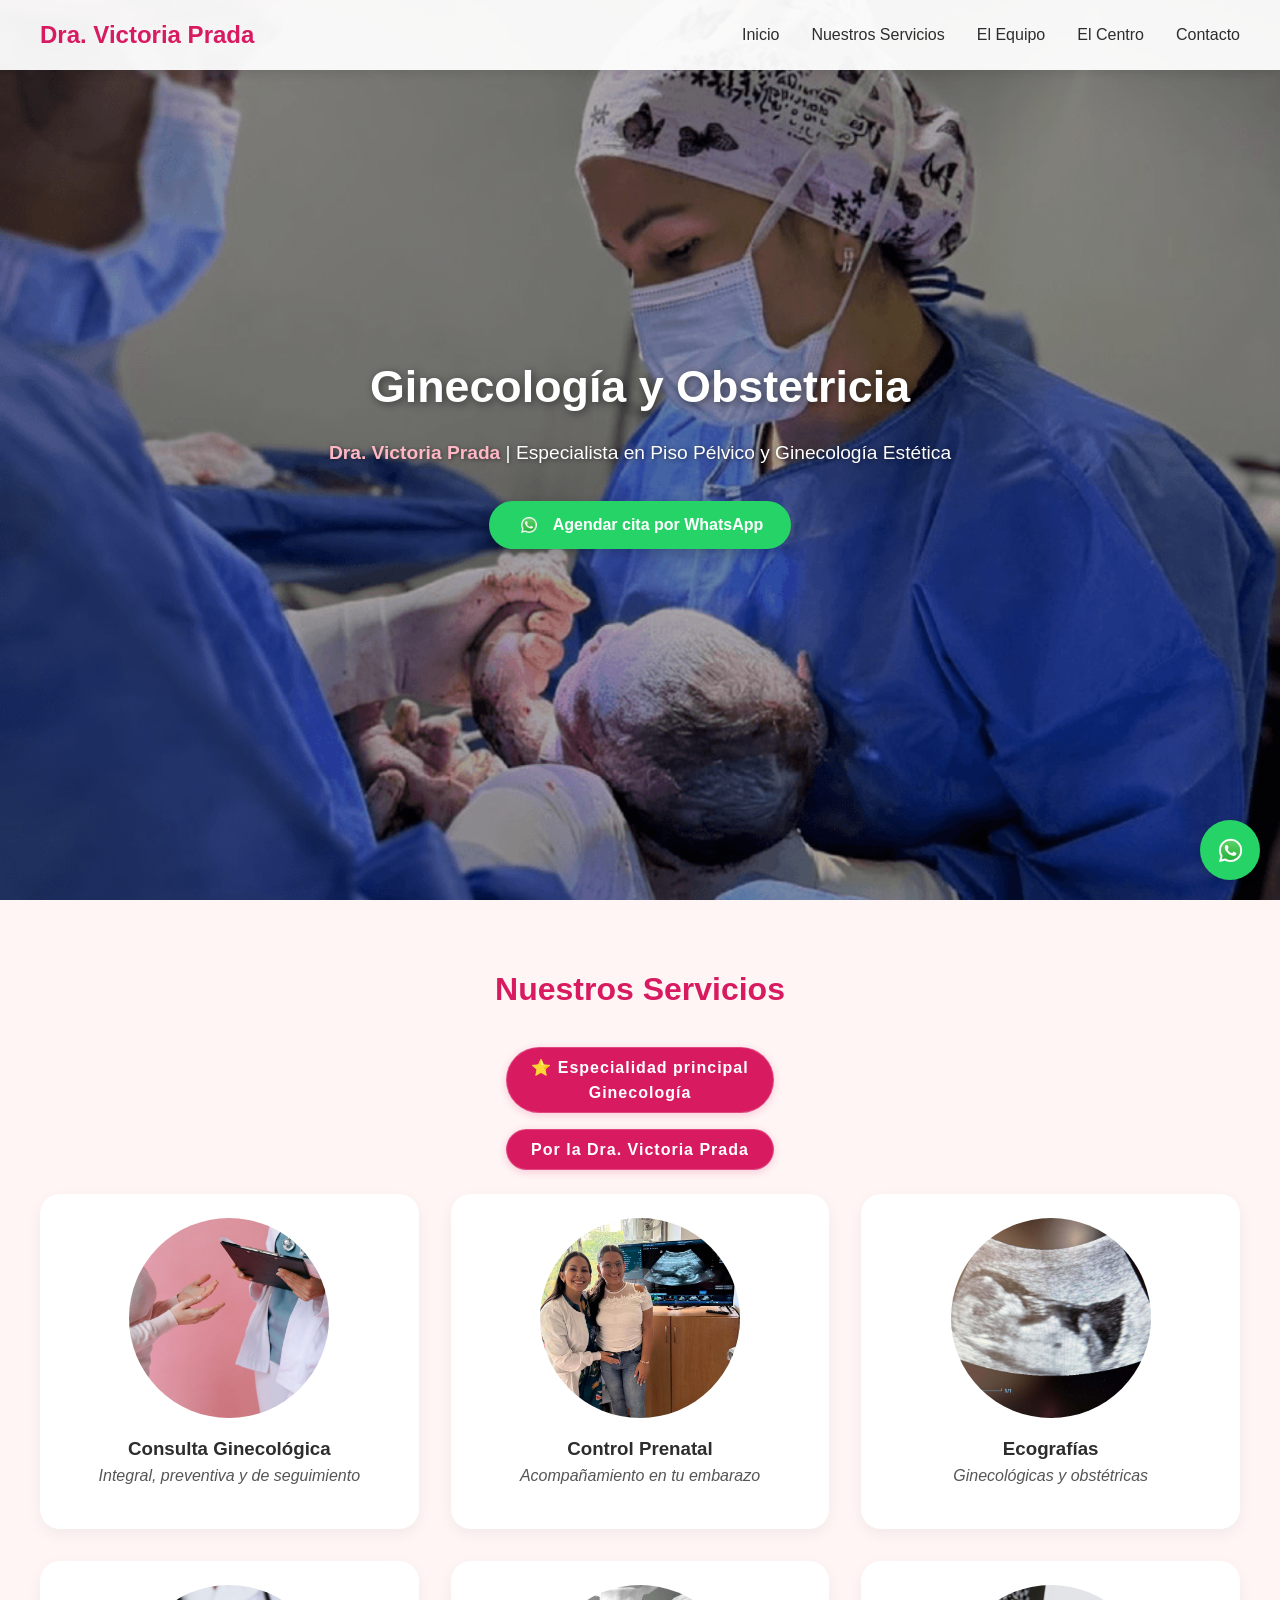
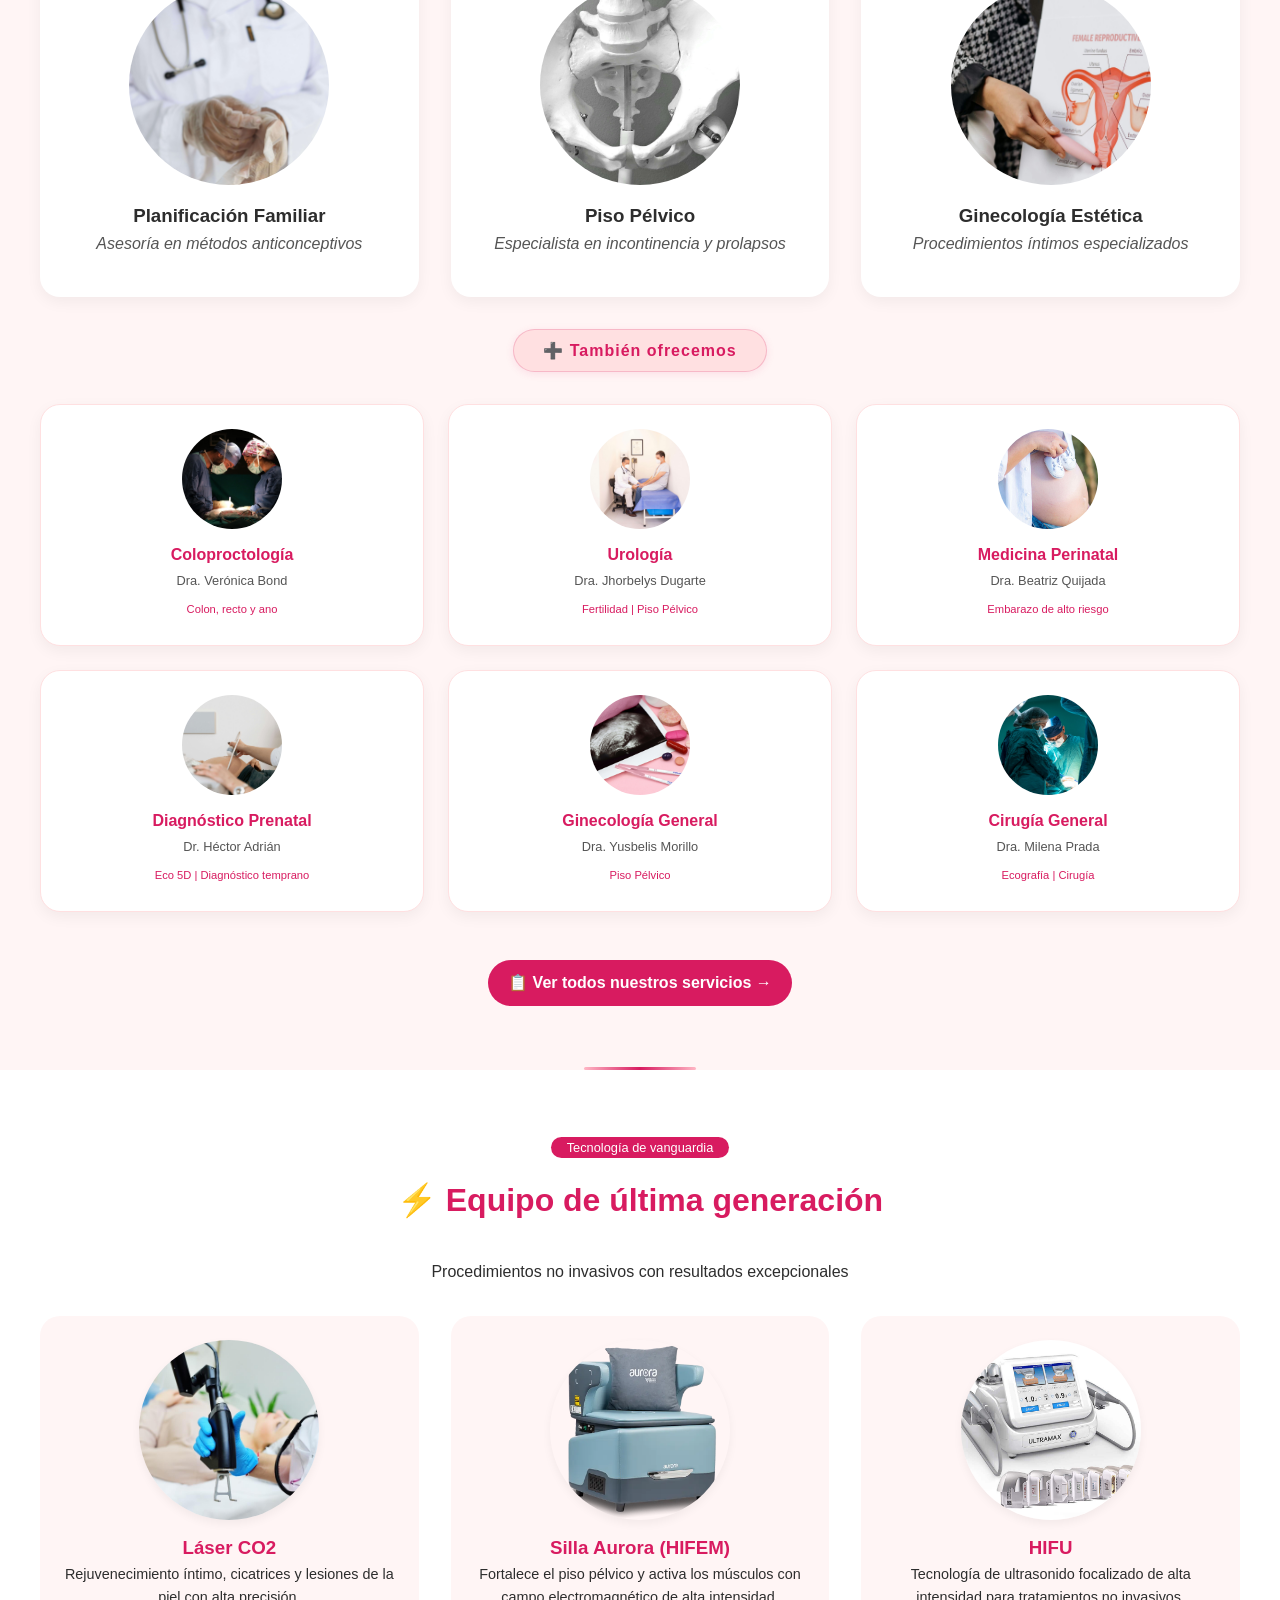
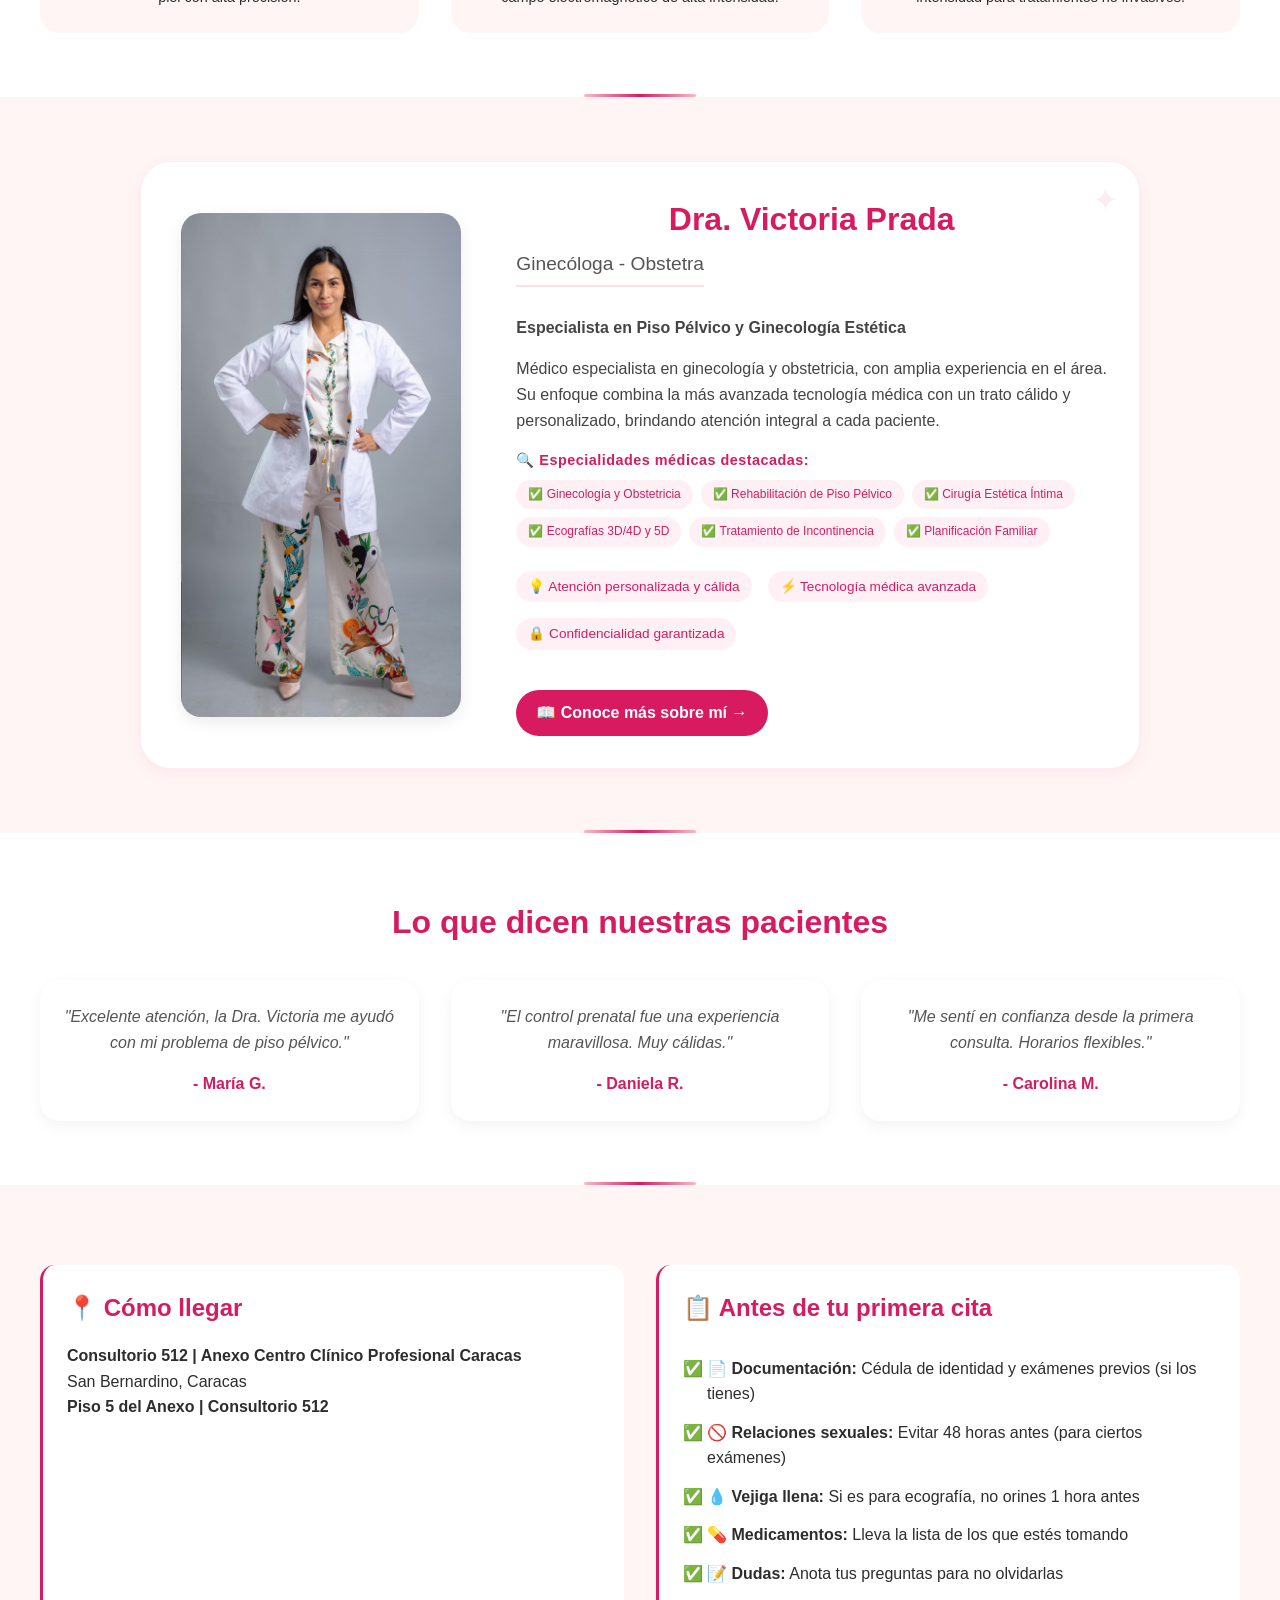
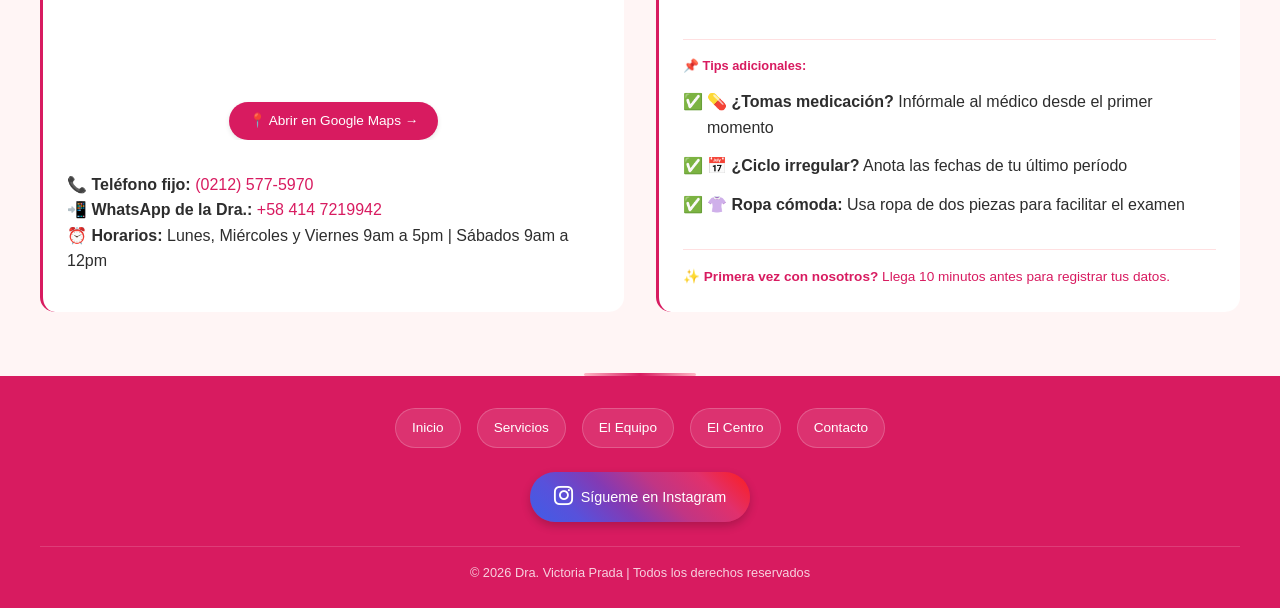
==== commit 5bb90d13: "Add files via upload" ====
--- a/index.html
+++ b/index.html
@@ -3,8 +3,6 @@
 <head>
     <meta charset="UTF-8">
     <meta name="viewport" content="width=device-width, initial-scale=1.0, user-scalable=yes">
-    
-    <!-- ========== META TAGS SEO (para que la encuentren más rápido) ========== -->
     <title>Ginecóloga en Caracas | Dra. Victoria Prada - Piso Pélvico y Obstetricia</title>
     <meta name="description" content="Dra. Victoria Prada, ginecóloga y obstetra en Caracas. Especialista en piso pélvico, ginecología estética, control prenatal y ecografías. Tecnología láser CO2, Silla Aurora y HIFU. Agenda tu cita por WhatsApp.">
     <meta name="keywords" content="ginecóloga Caracas, obstetricia, piso pélvico, ginecología estética, láser CO2, control prenatal, ecografías, planificación familiar, Dra. Victoria Prada">
@@ -16,31 +14,22 @@
     <meta name="geo.placename" content="Caracas">
     <meta name="geo.position" content="10.509886;-66.898869">
     <meta name="ICBM" content="10.509886, -66.898869">
-    
-    <!-- Open Graph (para que se vea bonito en WhatsApp/Facebook) -->
     <meta property="og:title" content="Ginecóloga en Caracas | Dra. Victoria Prada">
     <meta property="og:description" content="Especialista en piso pélvico y ginecología estética. Tecnología de vanguardia.">
     <meta property="og:image" content="https://efaxtower.github.io/pagina-ginecologia/Recursos/img4.jpeg">
     <meta property="og:url" content="https://efaxtower.github.io/pagina-ginecologia/">
     <meta property="og:type" content="website">
     <meta property="og:locale" content="es_ES">
-    
-    <!-- Twitter Card -->
     <meta name="twitter:card" content="summary_large_image">
     <meta name="twitter:title" content="Ginecóloga en Caracas | Dra. Victoria Prada">
     <meta name="twitter:description" content="Especialista en piso pélvico y ginecología estética.">
     <meta name="twitter:image" content="https://efaxtower.github.io/pagina-ginecologia/Recursos/img4.jpeg">
-    
-    <!-- Canonical (evita contenido duplicado) -->
     <link rel="canonical" href="https://efaxtower.github.io/pagina-ginecologia/">
-    
     <link rel="stylesheet" href="style.css">
     <link rel="icon" type="image/x-icon" href="img/favicon.ico">
     <link rel="stylesheet" href="https://cdn.jsdelivr.net/npm/bootstrap-icons@1.11.3/font/bootstrap-icons.min.css">
 </head>
 <body>
-
-    <!-- NAVBAR -->
     <nav class="navbar">
         <div class="container">
             <a href="index.html" class="logo">Dra. Victoria Prada</a>
@@ -54,112 +43,44 @@
             </ul>
         </div>
     </nav>
-
-    <!-- HERO CON FONDO + FILTRO -->
     <section class="hero">
         <div class="hero-content">
             <h1>Ginecología y Obstetricia</h1>
             <p><span class="dra-destacar">Dra. Victoria Prada</span> | Especialista en Piso Pélvico y Ginecología Estética</p>
-            <a href="https://wa.me/584121827436" class="btn-whatsapp" target="_blank" rel="noopener noreferrer">
+            <a href="https://wa.me/584147219942" class="btn-whatsapp" target="_blank" rel="noopener noreferrer">
                 <img src="img/whatsapp-icon.png" alt="WhatsApp" class="wa-icon">
                 <span>Agendar cita por WhatsApp</span>
             </a>
         </div>
     </section>
-
-    <!-- NUESTROS SERVICIOS (FONDO ROSA SUAVE) -->
     <section id="servicios" class="section" style="background: #FFF5F5;">
         <div class="container">
             <h2>Nuestros Servicios</h2>
-
             <div class="badge-especialidad-principal">
                 <span>⭐ Especialidad principal <p>Ginecología</p></span>
                 <p style="margin-top: 1rem;"> </p>
                 <span><p>Por la Dra. Victoria Prada</p></span>
             </div>
             <div class="testimonios-grid">
-                <div class="testimonio-card">
-                    <img src="img/consulta-ginecologica.jpg" alt="Consulta Ginecológica" class="servicio-icono-circular" style="width: 200px; height: 200px; object-fit: cover;">
-                    <h3>Consulta Ginecológica</h3>
-                    <p>Integral, preventiva y de seguimiento</p>
-                </div>
-                <div class="testimonio-card">
-                    <img src="img/control-pre.jpeg" alt="Control Prenatal" class="servicio-icono-circular" style="width: 200px; height: 200px; object-fit: cover;">
-                    <h3>Control Prenatal</h3>
-                    <p>Acompañamiento en tu embarazo</p>
-                </div>
-                <div class="testimonio-card">
-                    <img src="img/ecografias.jpeg" alt="Ecografías" class="servicio-icono-circular" style="width: 200px; height: 200px; object-fit: cover;">
-                    <h3>Ecografías</h3>
-                    <p>Ginecológicas y obstétricas</p>
-                </div>
-                <div class="testimonio-card">
-                    <img src="img/planificacion-familiar.jpg" alt="Planificación Familiar" class="servicio-icono-circular" style="width: 200px; height: 200px; object-fit: cover;">
-                    <h3>Planificación Familiar</h3>
-                    <p>Asesoría en métodos anticonceptivos</p>
-                </div>
-                <div class="testimonio-card">
-                    <img src="img/piso-pelvico.jpg" alt="Piso Pélvico" class="servicio-icono-circular" style="width: 200px; height: 200px; object-fit: cover;">
-                    <h3>Piso Pélvico</h3>
-                    <p>Especialista en incontinencia y prolapsos</p>
-                </div>
-                <div class="testimonio-card">
-                    <img src="img/estetica.jpg" alt="Ginecología Estética" class="servicio-icono-circular" style="width: 200px; height: 200px; object-fit: cover;">
-                    <h3>Ginecología Estética</h3>
-                    <p>Procedimientos íntimos especializados</p>
-                </div>
-            </div>
-
-            <div class="separador-servicios">
-                <span>➕ También ofrecemos</span>
-            </div>
-
+                <div class="testimonio-card"><img src="img/consulta-ginecologica.jpg" alt="Consulta Ginecológica" class="servicio-icono-circular" style="width: 200px; height: 200px; object-fit: cover;"><h3>Consulta Ginecológica</h3><p>Integral, preventiva y de seguimiento</p></div>
+                <div class="testimonio-card"><img src="img/control-pre.jpeg" alt="Control Prenatal" class="servicio-icono-circular" style="width: 200px; height: 200px; object-fit: cover;"><h3>Control Prenatal</h3><p>Acompañamiento en tu embarazo</p></div>
+                <div class="testimonio-card"><img src="img/ecografias.jpeg" alt="Ecografías" class="servicio-icono-circular" style="width: 200px; height: 200px; object-fit: cover;"><h3>Ecografías</h3><p>Ginecológicas y obstétricas</p></div>
+                <div class="testimonio-card"><img src="img/planificacion-familiar.jpg" alt="Planificación Familiar" class="servicio-icono-circular" style="width: 200px; height: 200px; object-fit: cover;"><h3>Planificación Familiar</h3><p>Asesoría en métodos anticonceptivos</p></div>
+                <div class="testimonio-card"><img src="img/piso-pelvico.jpg" alt="Piso Pélvico" class="servicio-icono-circular" style="width: 200px; height: 200px; object-fit: cover;"><h3>Piso Pélvico</h3><p>Especialista en incontinencia y prolapsos</p></div>
+                <div class="testimonio-card"><img src="img/estetica.jpg" alt="Ginecología Estética" class="servicio-icono-circular" style="width: 200px; height: 200px; object-fit: cover;"><h3>Ginecología Estética</h3><p>Procedimientos íntimos especializados</p></div>
+            </div>
+            <div class="separador-servicios"><span>➕ También ofrecemos</span></div>
             <div class="servicios-colaboradores-grid">
-    <div class="servicio-colab-card">
-        <img src="img/coloproctologia.jpg" loading="lazy" alt="Coloproctología" class="servicio-icono-pequeno" style="width: 100px; height: 100px; object-fit: cover; border-radius: 50%; margin: 0 auto 0.8rem; display: block;">
-        <h3>Coloproctología</h3>
-        <p>Dra. Verónica Bond</p>
-        <span class="servicio-tag">Colon, recto y ano</span>
-    </div>
-    <div class="servicio-colab-card">
-        <img src="img/urologia.jpg" loading="lazy" alt="Urología" class="servicio-icono-pequeno" style="width: 100px; height: 100px; object-fit: cover; border-radius: 50%; margin: 0 auto 0.8rem; display: block;">
-        <h3>Urología</h3>
-        <p>Dra. Jhorbelys Dugarte</p>
-        <span class="servicio-tag">Fertilidad | Piso Pélvico</span>
-    </div>
-    <div class="servicio-colab-card">
-        <img src="img/perinatal.jpg" loading="lazy" alt="Medicina Perinatal" class="servicio-icono-pequeno" style="width: 100px; height: 100px; object-fit: cover; border-radius: 50%; margin: 0 auto 0.8rem; display: block;">
-        <h3>Medicina Perinatal</h3>
-        <p>Dra. Beatriz Quijada</p>
-        <span class="servicio-tag">Embarazo de alto riesgo</span>
-    </div>
-    <div class="servicio-colab-card">
-        <img src="img/diagnostico-prenatal.jpg" loading="lazy" alt="Diagnóstico Prenatal" class="servicio-icono-pequeno" style="width: 100px; height: 100px; object-fit: cover; border-radius: 50%; margin: 0 auto 0.8rem; display: block;">
-        <h3>Diagnóstico Prenatal</h3>
-        <p>Dr. Héctor Adrián</p>
-        <span class="servicio-tag">Eco 5D | Diagnóstico temprano</span>
-    </div>
-    <div class="servicio-colab-card">
-        <img src="img/ginecologia-general.jpg" loading="lazy" alt="Ginecología General" class="servicio-icono-pequeno" style="width: 100px; height: 100px; object-fit: cover; border-radius: 50%; margin: 0 auto 0.8rem; display: block;">
-        <h3>Ginecología General</h3>
-        <p>Dra. Yusbelis Morillo</p>
-        <span class="servicio-tag">Piso Pélvico</span>
-    </div>
-    <!-- TARJETA NUEVA: Dra. Milena Prada (Cirujano General) -->
-    <div class="servicio-colab-card">
-        <img src="img/cirugia-general.jpg" loading="lazy" alt="Cirugía General" class="servicio-icono-pequeno" style="width: 100px; height: 100px; object-fit: cover; border-radius: 50%; margin: 0 auto 0.8rem; display: block;">
-        <h3>Cirugía General</h3>
-        <p>Dra. Milena Prada</p>
-        <span class="servicio-tag">Ecografía | Cirugía</span>
-    </div>
-</div>
-
-<div style="text-align: center; margin-top: 2rem;">
-    <a href="servicios.html" class="btn-secundario">📋 Ver todos nuestros servicios →</a>
-</div>
-    </section>
-
-    <!-- SECCIÓN DE TECNOLOGÍA DE PUNTA (FONDO BLANCO) -->
+                <div class="servicio-colab-card"><img src="img/coloproctologia.jpg" loading="lazy" alt="Coloproctología" class="servicio-icono-pequeno" style="width: 100px; height: 100px; object-fit: cover; border-radius: 50%; margin: 0 auto 0.8rem; display: block;"><h3>Coloproctología</h3><p>Dra. Verónica Bond</p><span class="servicio-tag">Colon, recto y ano</span></div>
+                <div class="servicio-colab-card"><img src="img/urologia.jpg" loading="lazy" alt="Urología" class="servicio-icono-pequeno" style="width: 100px; height: 100px; object-fit: cover; border-radius: 50%; margin: 0 auto 0.8rem; display: block;"><h3>Urología</h3><p>Dra. Jhorbelys Dugarte</p><span class="servicio-tag">Fertilidad | Piso Pélvico</span></div>
+                <div class="servicio-colab-card"><img src="img/perinatal.jpg" loading="lazy" alt="Medicina Perinatal" class="servicio-icono-pequeno" style="width: 100px; height: 100px; object-fit: cover; border-radius: 50%; margin: 0 auto 0.8rem; display: block;"><h3>Medicina Perinatal</h3><p>Dra. Beatriz Quijada</p><span class="servicio-tag">Embarazo de alto riesgo</span></div>
+                <div class="servicio-colab-card"><img src="img/diagnostico-prenatal.jpg" loading="lazy" alt="Diagnóstico Prenatal" class="servicio-icono-pequeno" style="width: 100px; height: 100px; object-fit: cover; border-radius: 50%; margin: 0 auto 0.8rem; display: block;"><h3>Diagnóstico Prenatal</h3><p>Dr. Héctor Adrián</p><span class="servicio-tag">Eco 5D | Diagnóstico temprano</span></div>
+                <div class="servicio-colab-card"><img src="img/ginecologia-general.jpg" loading="lazy" alt="Ginecología General" class="servicio-icono-pequeno" style="width: 100px; height: 100px; object-fit: cover; border-radius: 50%; margin: 0 auto 0.8rem; display: block;"><h3>Ginecología General</h3><p>Dra. Yusbelis Morillo</p><span class="servicio-tag">Piso Pélvico</span></div>
+                <div class="servicio-colab-card"><img src="img/cirugia-general.jpg" loading="lazy" alt="Cirugía General" class="servicio-icono-pequeno" style="width: 100px; height: 100px; object-fit: cover; border-radius: 50%; margin: 0 auto 0.8rem; display: block;"><h3>Cirugía General</h3><p>Dra. Milena Prada</p><span class="servicio-tag">Ecografía | Cirugía</span></div>
+            </div>
+            <div style="text-align: center; margin-top: 2rem;"><a href="servicios.html" class="btn-secundario">📋 Ver todos nuestros servicios →</a></div>
+        </div>
+    </section>
     <section class="section" style="background: #FFFFFF;">
         <div class="container">
             <div style="text-align: center; margin-bottom: 2rem;">
@@ -186,128 +107,66 @@
             </div>
         </div>
     </section>
-
-    <!-- SECCIÓN PRINCIPAL: DRA. VICTORIA PRADA (FONDO ROSA SUAVE) -->
     <section id="dra-principal" class="section" style="background: #FFF5F5;">
-    <div class="container">
-        <div class="dra-destacada dra-index">
-            <div class="dra-foto">
-                <img src="Recursos/img4.jpeg" alt="Dra. Victoria Prada">
-            </div>
-            <div class="dra-info">
-                <h2>Dra. Victoria Prada</h2>
-                <h3>Ginecóloga - Obstetra</h3>
-                <p><strong>Especialista en Piso Pélvico y Ginecología Estética</strong></p>
-                <p>Médico especialista en ginecología y obstetricia, con amplia experiencia en el área. Su enfoque combina la más avanzada tecnología médica con un trato cálido y personalizado, brindando atención integral a cada paciente.</p>
-                
-                <!-- ESPECIALIDADES CLAVE CON H6 (SEO y claridad para el paciente) -->
-                <div class="dra-especialidades-destacadas">
-                    <h6>🔍 Especialidades médicas destacadas:</h6>
-                    <div class="especialidades-lista">
-                        <span>✅ Ginecología y Obstetricia</span>
-                        <span>✅ Rehabilitación de Piso Pélvico</span>
-                        <span>✅ Cirugía Estética Íntima</span>
-                        <span>✅ Ecografías 3D/4D y 5D</span>
-                        <span>✅ Tratamiento de Incontinencia</span>
-                        <span>✅ Planificación Familiar</span>
+        <div class="container">
+            <div class="dra-destacada dra-index">
+                <div class="dra-foto"><img src="Recursos/img4.jpeg" alt="Dra. Victoria Prada"></div>
+                <div class="dra-info">
+                    <h2>Dra. Victoria Prada</h2>
+                    <h3>Ginecóloga - Obstetra</h3>
+                    <p><strong>Especialista en Piso Pélvico y Ginecología Estética</strong></p>
+                    <p>Médico especialista en ginecología y obstetricia, con amplia experiencia en el área. Su enfoque combina la más avanzada tecnología médica con un trato cálido y personalizado, brindando atención integral a cada paciente.</p>
+                    <div class="dra-especialidades-destacadas">
+                        <h6>🔍 Especialidades médicas destacadas:</h6>
+                        <div class="especialidades-lista">
+                            <span>✅ Ginecología y Obstetricia</span>
+                            <span>✅ Rehabilitación de Piso Pélvico</span>
+                            <span>✅ Cirugía Estética Íntima</span>
+                            <span>✅ Ecografías 3D/4D y 5D</span>
+                            <span>✅ Tratamiento de Incontinencia</span>
+                            <span>✅ Planificación Familiar</span>
+                        </div>
                     </div>
-                </div>
-
-                <!-- VALORES (confianza, calidez, tecnología) -->
-                <div class="dra-destacados">
-                    <span>💡 Atención personalizada y cálida</span>
-                    <span>⚡ Tecnología médica avanzada</span>
-                    <span>🔒 Confidencialidad garantizada</span>
-                </div>
-                
-                <a href="sobre-nosotros.html" class="btn-secundario">📖 Conoce más sobre mí →</a>
-            </div>
-        </div>
-    </div>
-</section>
-
-    <!-- TESTIMONIOS (FONDO BLANCO) -->
+                    <div class="dra-destacados">
+                        <span>💡 Atención personalizada y cálida</span>
+                        <span>⚡ Tecnología médica avanzada</span>
+                        <span>🔒 Confidencialidad garantizada</span>
+                    </div>
+                    <a href="sobre-nosotros.html" class="btn-secundario">📖 Conoce más sobre mí →</a>
+                </div>
+            </div>
+        </div>
+    </section>
     <section class="section">
         <div class="container">
             <h2>Lo que dicen nuestras pacientes</h2>
             <div class="testimonios-grid">
-                <div class="testimonio-card">
-                    <p>"Excelente atención, la Dra. Victoria me ayudó con mi problema de piso pélvico."</p>
-                    <div class="paciente">- María G.</div>
-                </div>
-                <div class="testimonio-card">
-                    <p>"El control prenatal fue una experiencia maravillosa. Muy cálidas."</p>
-                    <div class="paciente">- Daniela R.</div>
-                </div>
-                <div class="testimonio-card">
-                    <p>"Me sentí en confianza desde la primera consulta. Horarios flexibles."</p>
-                    <div class="paciente">- Carolina M.</div>
-                </div>
-            </div>
-        </div>
-    </section>
-
-    <!-- CÓMO PREPARAR TU CONSULTA + UBICACIÓN + TIPS (FONDO ROSA SUAVE) -->
+                <div class="testimonio-card"><p>"Excelente atención, la Dra. Victoria me ayudó con mi problema de piso pélvico."</p><div class="paciente">- María G.</div></div>
+                <div class="testimonio-card"><p>"El control prenatal fue una experiencia maravillosa. Muy cálidas."</p><div class="paciente">- Daniela R.</div></div>
+                <div class="testimonio-card"><p>"Me sentí en confianza desde la primera consulta. Horarios flexibles."</p><div class="paciente">- Carolina M.</div></div>
+            </div>
+        </div>
+    </section>
     <section id="contacto" class="section" style="background: #FFF5F5;">
         <div class="container">
-
             <div class="flex-dos-columnas">
                 <div class="ubicacion-card">
                     <h3>📍 Cómo llegar</h3>
                     <p><strong>Consultorio 512 | Anexo Centro Clínico Profesional Caracas</strong><br>San Bernardino, Caracas</p>
                     <p><strong>Piso 5 del Anexo | Consultorio 512</strong></p>
-                    <div class="mapa">
-                        <iframe 
-                            src="https://www.google.com/maps/embed?pb=!1m18!1m12!1m3!1d3922.882932880826!2d-66.90144372483553!3d10.509885889623112!2m3!1f0!2f0!3f0!3m2!1i1024!2i768!4f13.1!3m3!1m2!1s0x8c2a5933c9a17fd3%3A0xaadf5f044b56b763!2sHospital%20de%20Cl%C3%ADnicas%20Caracas!5e0!3m2!1ses-419!2sve!4v1777513761220!5m2!1ses-419!2sve" 
-                            width="100%" 
-                            height="250" 
-                            style="border:0; border-radius: 12px;" 
-                            allowfullscreen="" 
-                            loading="lazy" 
-                            referrerpolicy="no-referrer-when-downgrade">
-                        </iframe>
-                        <div style="text-align: center;">
-                            <a href="https://www.google.com/maps?ll=10.509886,-66.898869&z=15&t=m&hl=es-419&gl=VE&mapclient=embed&cid=12312664378302707555" class="btn-maps" target="_blank" rel="noopener noreferrer" style="margin-top: 1rem">📍 Abrir en Google Maps →</a>
-                        </div>
-                    </div>
-                    <div style="margin-top: 1rem;">
-                        <p>📞 <strong>Teléfono fijo:</strong> <a href="tel:+582125775970" style="color: #D81B60; text-decoration: none;">(0212) 577-5970</a><br>
-                        📲 <strong>WhatsApp:</strong> <a href="https://wa.me/584121827436" style="color: #D81B60; text-decoration: none;" target="_blank" rel="noopener noreferrer">+58 412 1827436</a><br>
-                        ⏰ <strong>Horarios:</strong> Lunes, Miércoles y Viernes 9am a 5pm | Sábados 9am a 12pm</p>
-                    </div>
+                    <div class="mapa"><iframe src="https://www.google.com/maps/embed?pb=!1m18!1m12!1m3!1d3922.882932880826!2d-66.90144372483553!3d10.509885889623112!2m3!1f0!2f0!3f0!3m2!1i1024!2i768!4f13.1!3m3!1m2!1s0x8c2a5933c9a17fd3%3A0xaadf5f044b56b763!2sHospital%20de%20Cl%C3%ADnicas%20Caracas!5e0!3m2!1ses-419!2sve!4v1777513761220!5m2!1ses-419!2sve" width="100%" height="250" style="border:0; border-radius: 12px;" allowfullscreen="" loading="lazy" referrerpolicy="no-referrer-when-downgrade"></iframe>
+                    <div style="text-align: center;"><a href="https://www.google.com/maps?ll=10.509886,-66.898869&z=15&t=m&hl=es-419&gl=VE&mapclient=embed&cid=12312664378302707555" class="btn-maps" target="_blank" rel="noopener noreferrer" style="margin-top: 1rem">📍 Abrir en Google Maps →</a></div></div>
+                    <div style="margin-top: 1rem;"><p>📞 <strong>Teléfono fijo:</strong> <a href="tel:+582125775970" style="color: #D81B60; text-decoration: none;">(0212) 577-5970</a><br>📲 <strong>WhatsApp de la Dra.:</strong> <a href="https://wa.me/584147219942" style="color: #D81B60; text-decoration: none;" target="_blank" rel="noopener noreferrer">+58 414 7219942</a><br>⏰ <strong>Horarios:</strong> Lunes, Miércoles y Viernes 9am a 5pm | Sábados 9am a 12pm</p></div>
                 </div>
                 <div class="preparacion-card">
                     <h3>📋 Antes de tu primera cita</h3>
-                    <ul>
-                        <li>📄 <strong>Documentación:</strong> Cédula de identidad y exámenes previos (si los tienes)</li>
-                        <li>🚫 <strong>Relaciones sexuales:</strong> Evitar 48 horas antes (para ciertos exámenes)</li>
-                        <li>💧 <strong>Vejiga llena:</strong> Si es para ecografía, no orines 1 hora antes</li>
-                        <li>💊 <strong>Medicamentos:</strong> Lleva la lista de los que estés tomando</li>
-                        <li>📝 <strong>Dudas:</strong> Anota tus preguntas para no olvidarlas</li>
-                    </ul>
-                    <div style="margin-top: 1.5rem; padding-top: 1rem; border-top: 1px solid #FFE0E1;">
-                        <p style="font-size: 0.8rem; color: #D81B60; margin-bottom: 0.5rem;">📌 <strong>Tips adicionales:</strong></p>
-                        <ul>
-                            <li>💊 <strong>¿Tomas medicación?</strong> Infórmale al médico desde el primer momento</li>
-                            <li>📅 <strong>¿Ciclo irregular?</strong> Anota las fechas de tu último período</li>
-                            <li>👚 <strong>Ropa cómoda:</strong> Usa ropa de dos piezas para facilitar el examen</li>
-                        </ul>
-                    </div>
-                    <div style="margin-top: 1rem; padding-top: 1rem; border-top: 1px solid #FFE0E1;">
-                        <p style="font-size: 0.85rem; color: #D81B60;">✨ <strong>Primera vez con nosotros?</strong> Llega 10 minutos antes para registrar tus datos.</p>
-                    </div>
-                </div>
-                
-            </div>
-        </div>
-    </section>
-
-    <!-- CONTADOR DE VISITAS (SOLO PARA TI) - aparece solo si tienes ?debug en la URL -->
-    <div id="contador-debug" style="position: fixed; bottom: 80px; right: 10px; background: #000000aa; color: lime; font-family: monospace; font-size: 12px; padding: 5px 10px; border-radius: 20px; z-index: 9999; backdrop-filter: blur(4px); display: none;">
-        👁️ <span id="visitas-numero">0</span> visitas únicas
-    </div>
-
-    <!-- FOOTER -->
+                    <ul><li>📄 <strong>Documentación:</strong> Cédula de identidad y exámenes previos (si los tienes)</li><li>🚫 <strong>Relaciones sexuales:</strong> Evitar 48 horas antes (para ciertos exámenes)</li><li>💧 <strong>Vejiga llena:</strong> Si es para ecografía, no orines 1 hora antes</li><li>💊 <strong>Medicamentos:</strong> Lleva la lista de los que estés tomando</li><li>📝 <strong>Dudas:</strong> Anota tus preguntas para no olvidarlas</li></ul>
+                    <div style="margin-top: 1.5rem; padding-top: 1rem; border-top: 1px solid #FFE0E1;"><p style="font-size: 0.8rem; color: #D81B60; margin-bottom: 0.5rem;">📌 <strong>Tips adicionales:</strong></p><ul><li>💊 <strong>¿Tomas medicación?</strong> Infórmale al médico desde el primer momento</li><li>📅 <strong>¿Ciclo irregular?</strong> Anota las fechas de tu último período</li><li>👚 <strong>Ropa cómoda:</strong> Usa ropa de dos piezas para facilitar el examen</li></ul></div>
+                    <div style="margin-top: 1rem; padding-top: 1rem; border-top: 1px solid #FFE0E1;"><p style="font-size: 0.85rem; color: #D81B60;">✨ <strong>Primera vez con nosotros?</strong> Llega 10 minutos antes para registrar tus datos.</p></div>
+                </div>
+            </div>
+        </div>
+    </section>
     <footer style="background: #D81B60; color: white; padding: 2rem 0 1rem 0;">
         <div class="container">
             <div class="footer-links" style="display: flex; justify-content: center; gap: 1rem; flex-wrap: wrap; margin-bottom: 1.5rem;">
@@ -328,105 +187,20 @@
             </div>
         </div>
     </footer>
-
-    <!-- WHATSAPP FLOTANTE -->
-    <a href="https://wa.me/584121827436" class="whatsapp-flotante" target="_blank" rel="noopener noreferrer">
+    <a href="https://wa.me/584147219942" class="whatsapp-flotante" target="_blank" rel="noopener noreferrer">
         <img src="img/whatsapp-icon.png" alt="WhatsApp" style="width: 35px; height: 35px;">
     </a>
-
-    <!-- NAVBAR INFERIOR (MÓVIL) CON BOOTSTRAP ICONS -->
-<div class="bottom-nav">
-    <a href="index.html" class="bottom-nav-item">
-        <i class="bi bi-house-door"></i>
-        <span>Inicio</span>
-    </a>
-    <a href="servicios.html" class="bottom-nav-item">
-        <i class="bi bi-list-ul"></i>
-        <span>Servicios</span>
-    </a>
-    <a href="equipo-colaborador.html" class="bottom-nav-item">
-        <i class="bi bi-people-fill"></i>
-        <span>Equipo</span>
-    </a>
-    <a href="sobre-nosotros.html" class="bottom-nav-item">
-        <i class="bi bi-building"></i>
-        <span>Centro</span>
-    </a>
-    <a href="index.html#contacto" class="bottom-nav-item">
-        <i class="bi bi-telephone-fill"></i>
-        <span>Contacto</span>
-    </a>
-</div>
-
+    <div class="bottom-nav">
+        <a href="index.html" class="bottom-nav-item"><i class="bi bi-house-door"></i><span>Inicio</span></a>
+        <a href="servicios.html" class="bottom-nav-item"><i class="bi bi-list-ul"></i><span>Servicios</span></a>
+        <a href="equipo-colaborador.html" class="bottom-nav-item"><i class="bi bi-people-fill"></i><span>Equipo</span></a>
+        <a href="sobre-nosotros.html" class="bottom-nav-item"><i class="bi bi-building"></i><span>Centro</span></a>
+        <a href="index.html#contacto" class="bottom-nav-item"><i class="bi bi-telephone-fill"></i><span>Contacto</span></a>
+    </div>
     <script>
-        // ========== MENÚ HAMBURGUESA ==========
         const menuIcon = document.getElementById('menuIcon');
         const navLinks = document.getElementById('navLinks');
-        if (menuIcon) {
-            menuIcon.addEventListener('click', () => {
-                navLinks.classList.toggle('active');
-            });
-        }
-
-        // ========== CONTADOR DE VISITAS ÚNICAS (sin base de datos) ==========
-        // Usa localStorage para recordar si este navegador ya contó esta visita
-        // La primera vez que alguien entra, suma 1. Si recarga, NO suma de nuevo.
-        // Para verlo: añade ?debug al final de la URL (ej: index.html?debug)
-        
-        function iniciarContadorVisitas() {
-            const storageKey = 'visitas_dra_victoria_prada';
-            const yaVisito = localStorage.getItem(storageKey);
-            
-            if (!yaVisito) {
-                // Primera vez de este dispositivo/navegador
-                localStorage.setItem(storageKey, 'true');
-                
-                // Aquí podrías enviar la visita a un Google Form o a un webhook si quieres llevar registro
-                // Por ahora, solo guardamos localmente y mostramos un mensaje en consola
-                console.log('📊 Nueva visita registrada (única por navegador)');
-                
-                // Opcional: Si quieres un contador TOTAL simple, podrías usar una variable global
-                // pero sin backend no se puede compartir entre usuarios. Esto es solo local.
-            } else {
-                console.log('📊 Este navegador ya visitó la página antes');
-            }
-            
-            // Mostrar contador local (solo para debugging si pones ?debug)
-            const params = new URLSearchParams(window.location.search);
-            if (params.has('debug')) {
-                const contadorDiv = document.getElementById('contador-debug');
-                if (contadorDiv) {
-                    contadorDiv.style.display = 'block';
-                    const visitasLocal = localStorage.getItem(storageKey) ? 'Sí (ya visitó)' : 'No (primera vez)';
-                    document.getElementById('visitas-numero').innerText = yaVisito ? '1+' : '1 (esta es la primera)';
-                    console.log('🔍 Modo debug activado - Visita única ya registrada:', !!yaVisito);
-                }
-            }
-        }
-        
-        // Ejecutar contador cuando cargue la página
-        iniciarContadorVisitas();
-        
-        // ========== GOOGLE ANALYTICS (para contar visitas REALES de todos) ==========
-        // Esto SÍ cuenta TODAS las visitas, desde cualquier dispositivo, sin necesidad de ?debug
-        // Solo necesitas crear una cuenta gratis en Google Analytics y pegar tu ID aquí
-        
-        // Descomenta las siguientes líneas y reemplaza 'G-XXXXXXXXXX' con tu ID de medición de Google Analytics
-        /*
-        (function() {
-            var script = document.createElement('script');
-            script.src = 'https://www.googletagmanager.com/gtag/js?id=G-XXXXXXXXXX';
-            script.async = true;
-            document.head.appendChild(script);
-            
-            window.dataLayer = window.dataLayer || [];
-            function gtag(){dataLayer.push(arguments);}
-            gtag('js', new Date());
-            gtag('config', 'G-XXXXXXXXXX');
-        })();
-        */
-        
-        // Mientras no tengas Google Analytics, el contador localStorage te sirve para pruebas
+        if (menuIcon) menuIcon.addEventListener('click', () => navLinks.classList.toggle('active'));
     </script>
 </body>
 </html>
